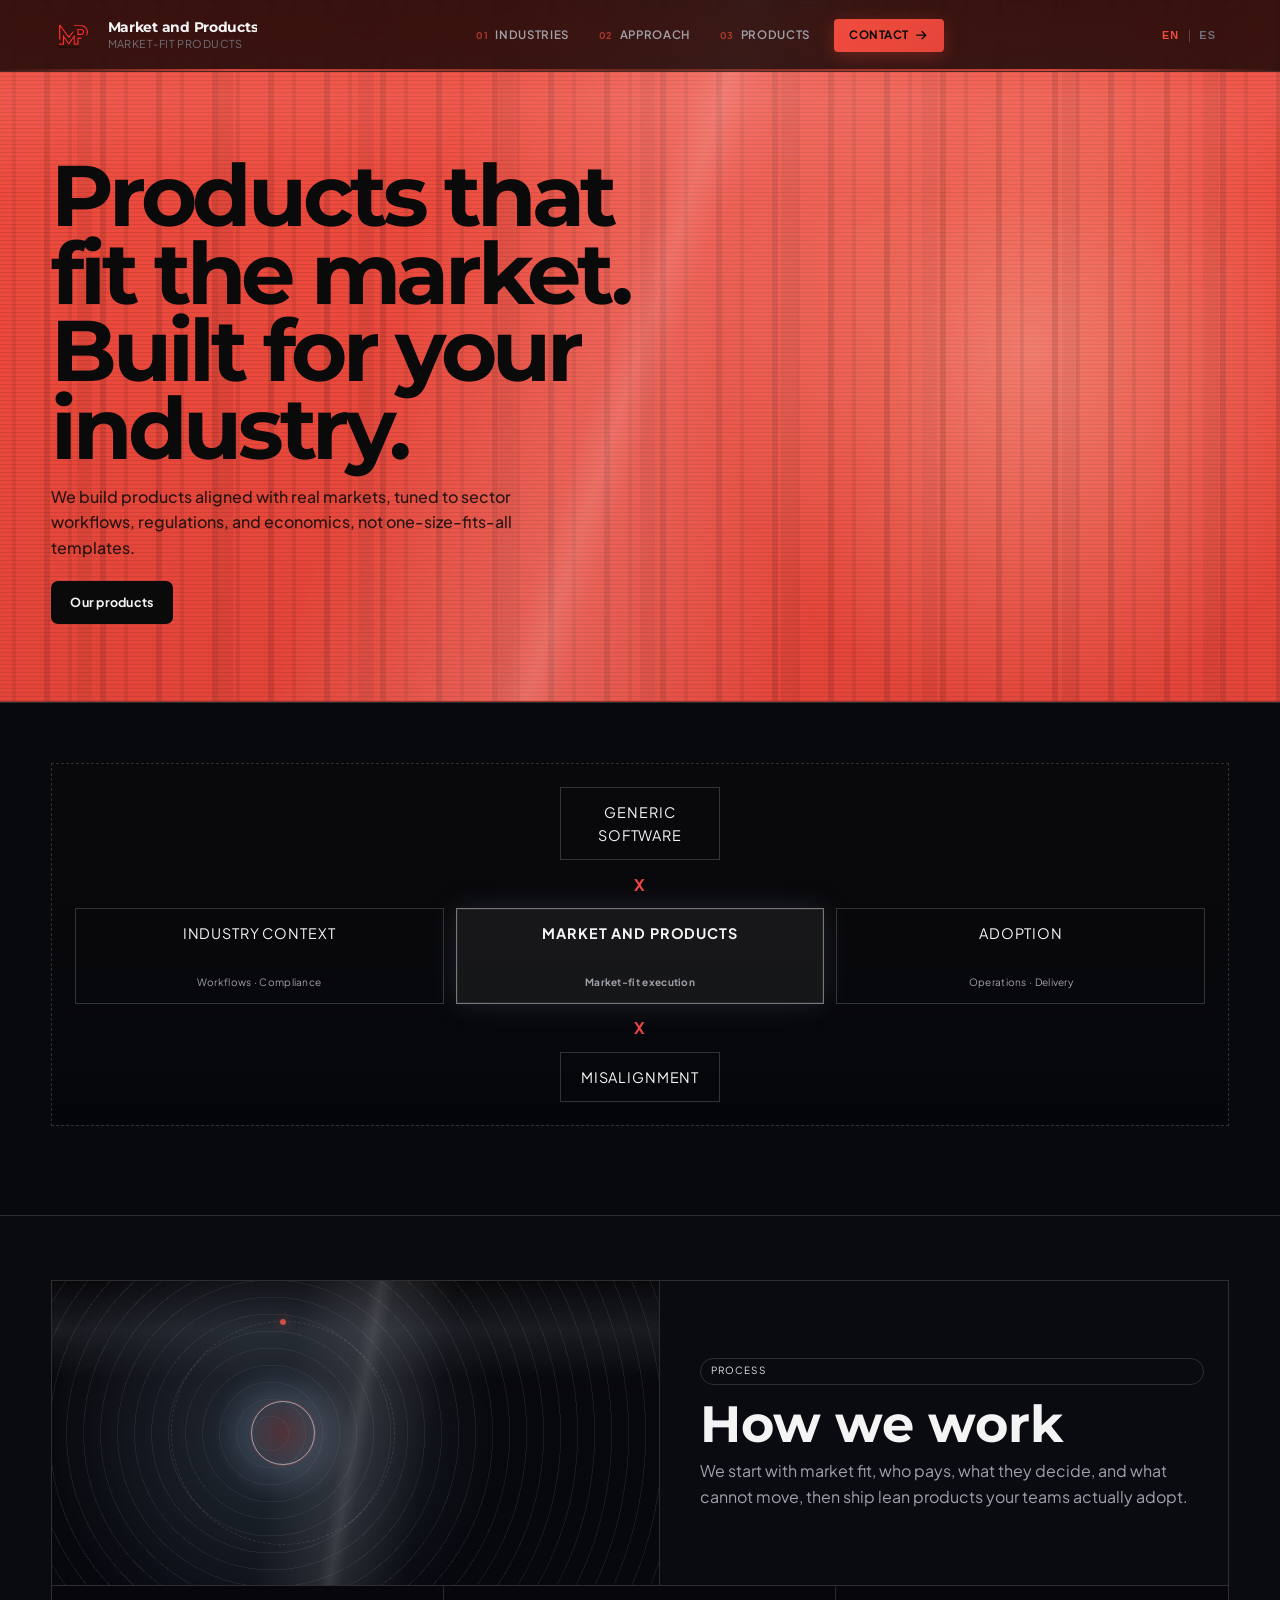
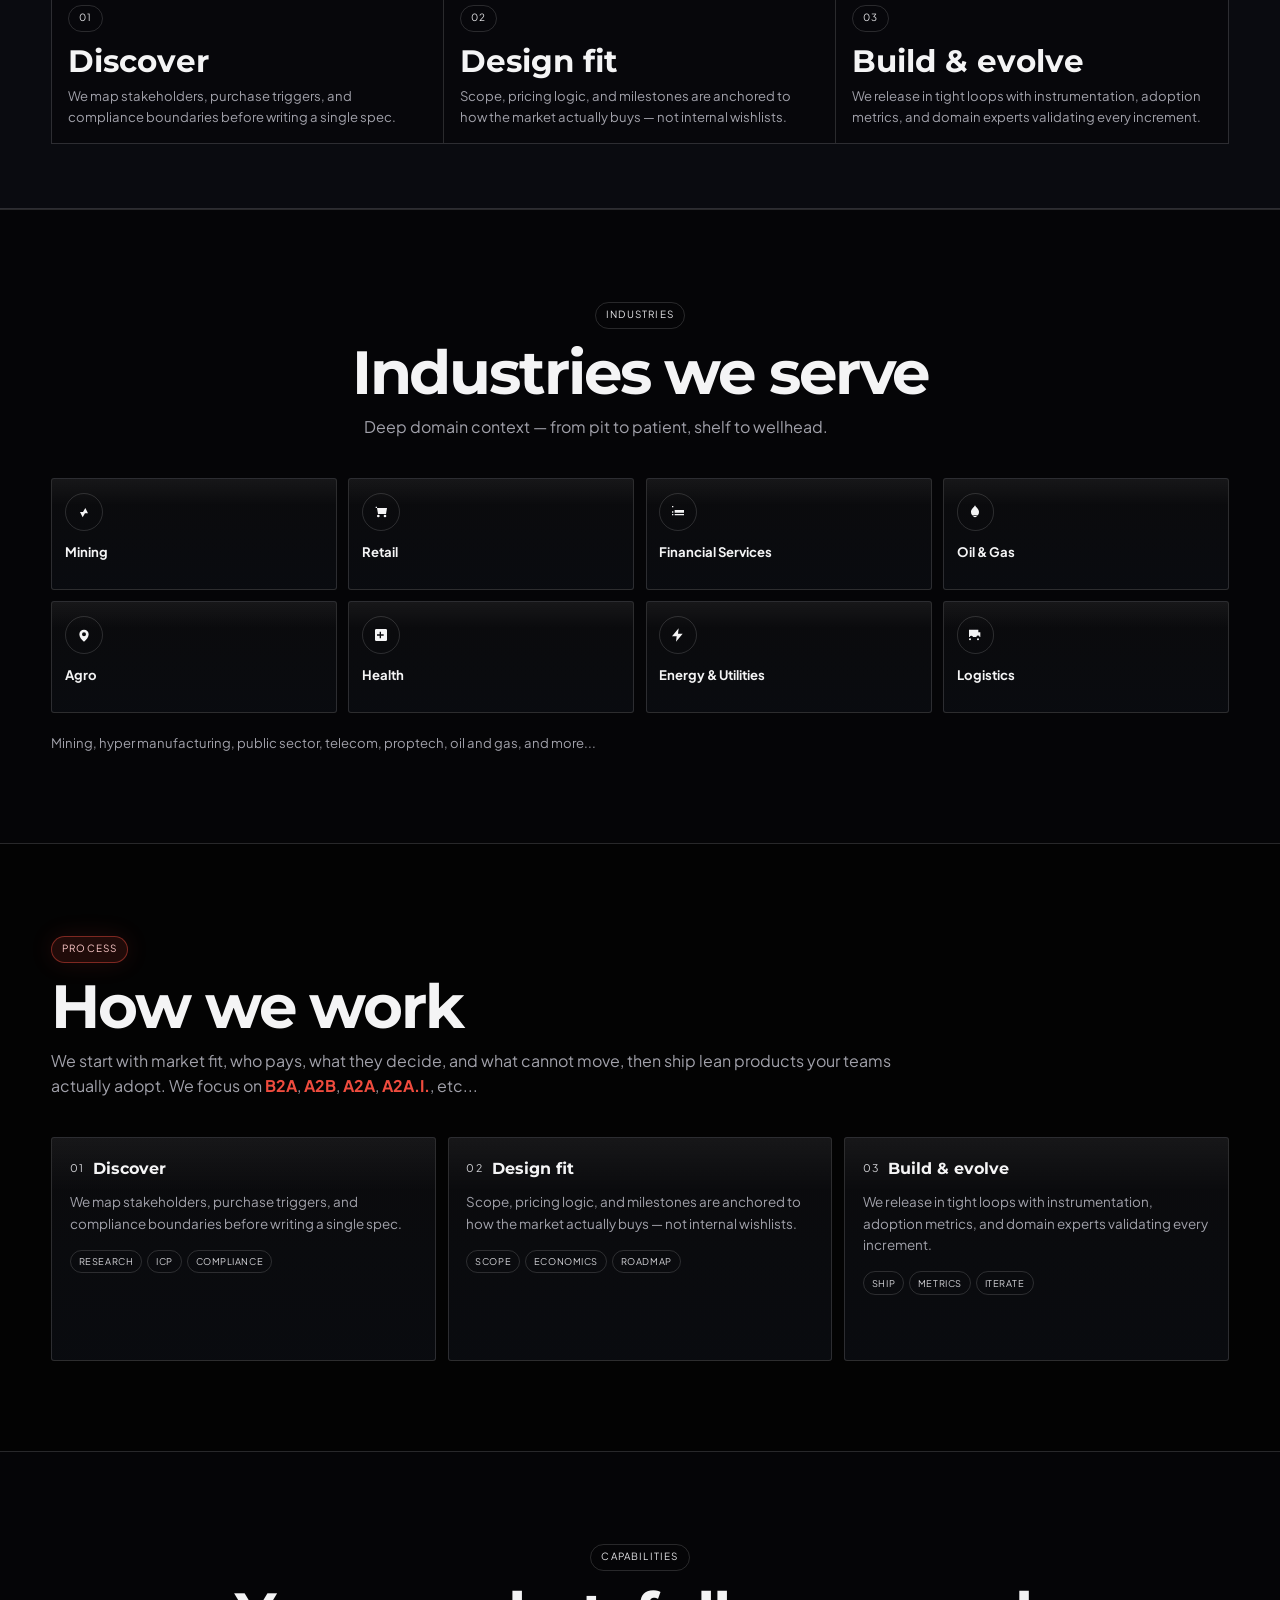
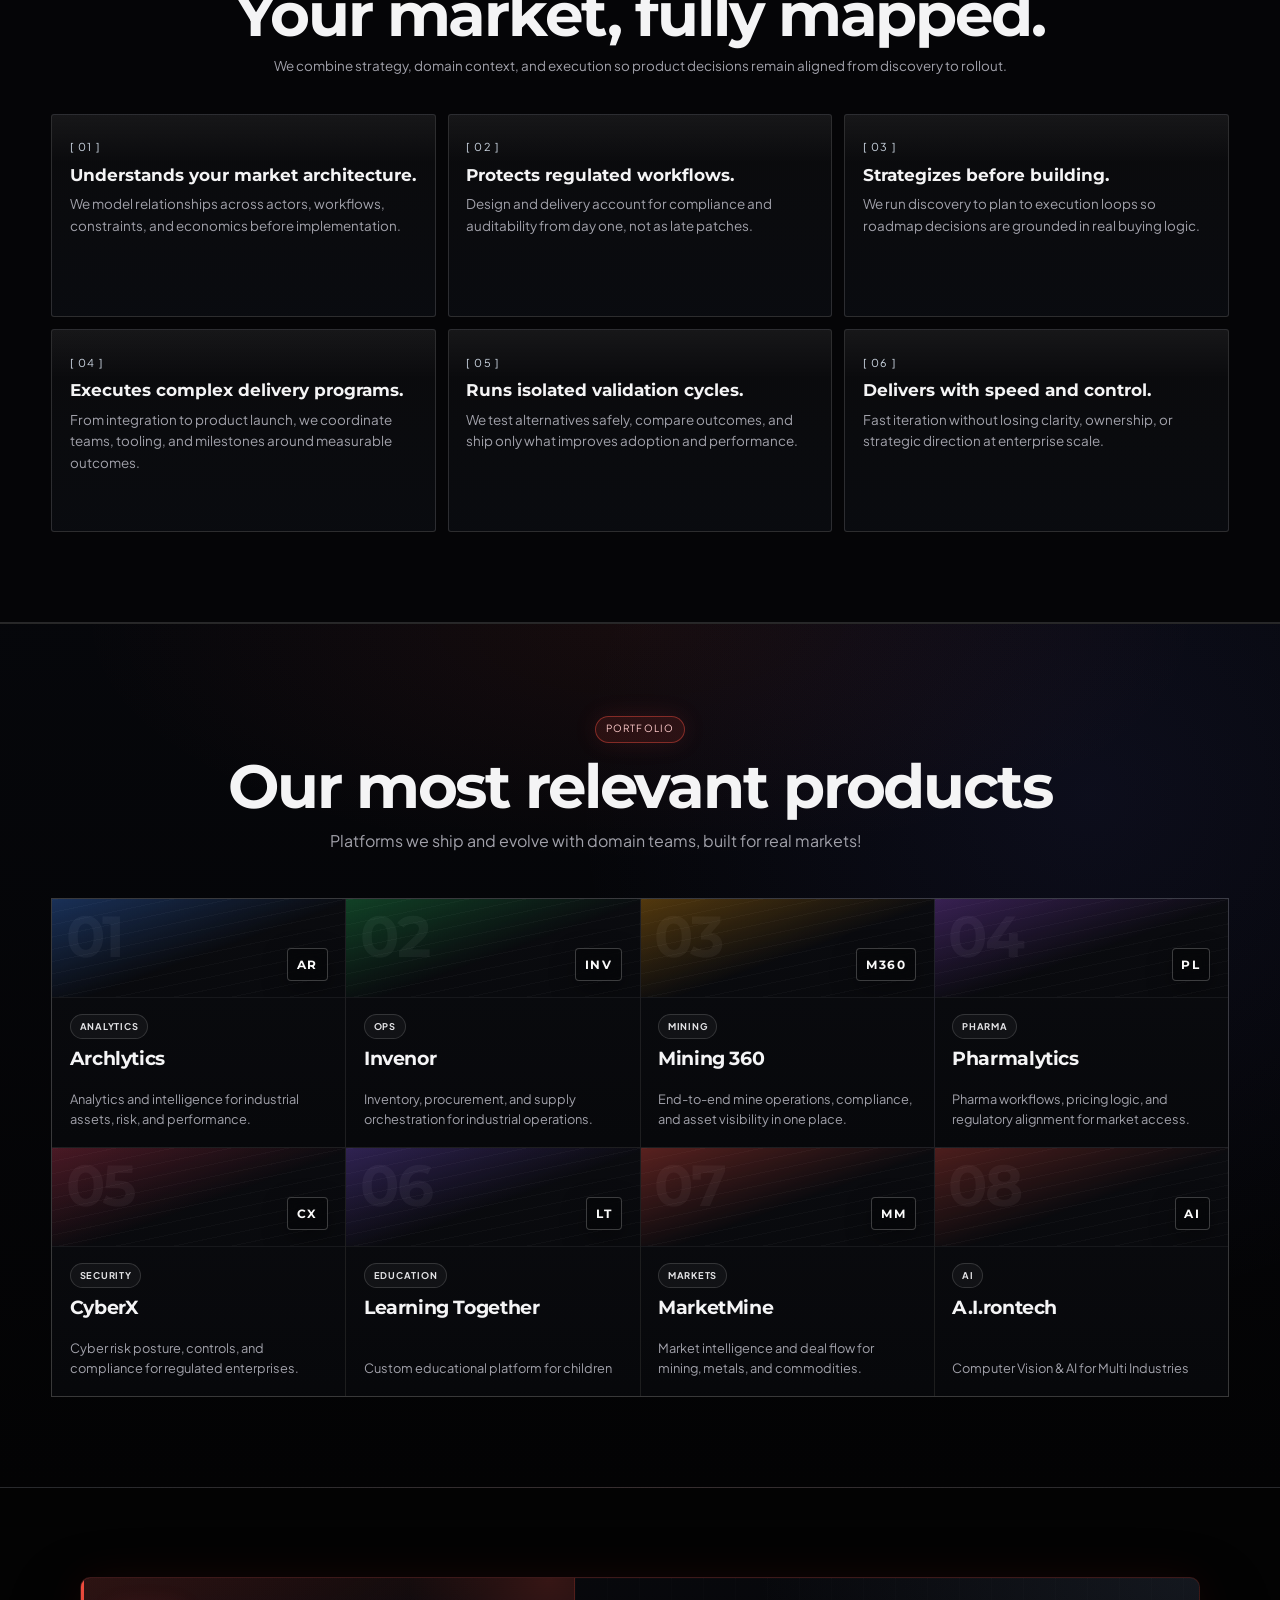
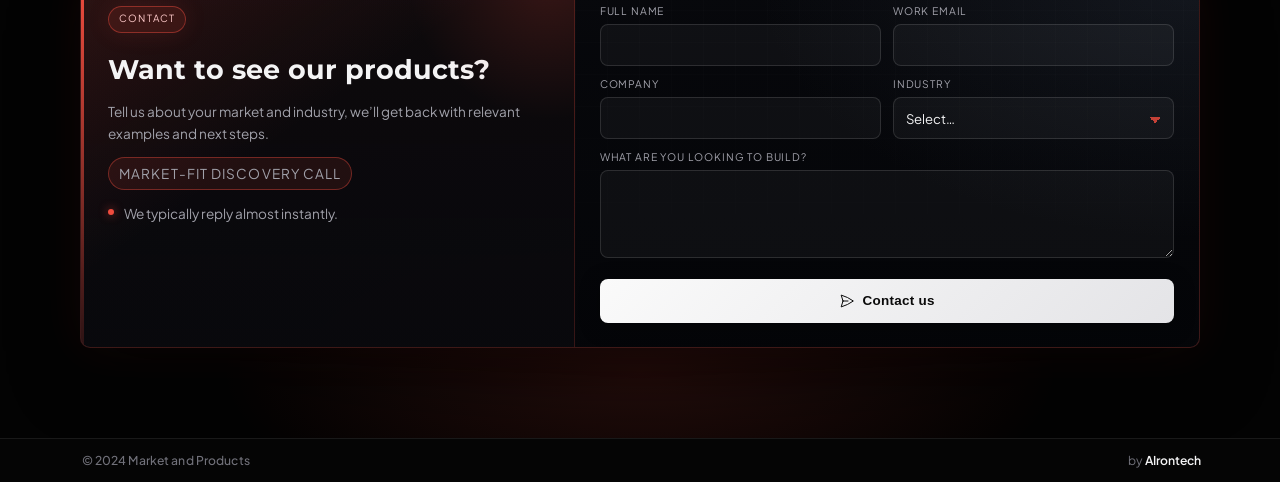
==== index.html @ 91b96a39 "feat(mp): reemplazar card 08 por A.I.rontech con foco en visión e IA Actualiza el octavo producto de" ====
<!DOCTYPE html>
<html lang="en" id="html-root">

<head>
  <meta charset="UTF-8" />
  <meta name="viewport" content="width=device-width, initial-scale=1.0, viewport-fit=cover" />
  <title>Market and Products — Products built for real markets</title>
  <meta name="description"
    content="We design and build products that fit specific markets and industries — mining, retail, financial services, oil &amp; gas, agro, health, and beyond." />
  <link rel="preconnect" href="https://fonts.googleapis.com" />
  <link rel="preconnect" href="https://fonts.gstatic.com" crossorigin />
  <link
    href="https://fonts.googleapis.com/css2?family=Montserrat:wght@500;600;700&family=Plus+Jakarta+Sans:wght@400;500;600;700&display=swap"
    rel="stylesheet" />
  <link rel="stylesheet" href="styles.css?v=81" />
  <link rel="icon" type="image/png" href="logo.png" />
</head>

<body>
  <div class="bg-grid" aria-hidden="true"></div>

  <header class="header">
    <div class="header-accent" aria-hidden="true"></div>
    <div class="container header-bar">
      <a href="#home" class="brand" aria-label="Market and Products home">
        <img src="logo.png" alt="Market and Products" class="brand-mark" width="46" height="64" />
        <span class="brand-text">
          <strong data-i18n="brand-name">Market and Products</strong>
          <span data-i18n="brand-tagline">Market-fit products</span>
        </span>
      </a>
      <nav class="nav" id="main-nav" aria-label="Main">
        <a href="#industries" class="nav-link">
          <span class="nav-link__index" aria-hidden="true">01</span>
          <span class="nav-link__label" data-i18n="nav-industries">Industries</span>
        </a>
        <a href="#approach" class="nav-link">
          <span class="nav-link__index" aria-hidden="true">02</span>
          <span class="nav-link__label" data-i18n="nav-approach">Approach</span>
        </a>
        <a href="#products" class="nav-link">
          <span class="nav-link__index" aria-hidden="true">03</span>
          <span class="nav-link__label" data-i18n="nav-products">Products</span>
        </a>
        <a href="#contact" class="nav-cta">
          <span data-i18n="nav-contact">Contact</span>
          <svg class="nav-cta__arrow" viewBox="0 0 16 16" fill="none" aria-hidden="true">
            <path d="M3 8h10M9 4l4 4-4 4" stroke="currentColor" stroke-width="1.5" stroke-linecap="round" stroke-linejoin="round"/>
          </svg>
        </a>
      </nav>
      <div class="header-util">
        <div class="lang-switch" role="group" aria-label="Language">
          <button type="button" class="lang-btn active" data-lang="en">EN</button>
          <span class="lang-divider" aria-hidden="true"></span>
          <button type="button" class="lang-btn" data-lang="es">ES</button>
        </div>
        <button type="button" class="nav-toggle" id="nav-toggle" aria-expanded="false"
          aria-controls="main-nav" aria-label="Open menu">
          <span></span><span></span><span></span>
        </button>
      </div>
    </div>
  </header>

  <main>
    <section class="hero hero-rig" id="home">
      <div class="hero-rig__bg" aria-hidden="true">
        <span class="hero-rig__glow"></span>
        <span class="hero-rig__bands"></span>
        <span class="hero-rig__sheen"></span>
        <span class="hero-rig__scan"></span>
      </div>
      <div class="container hero-rig__inner">
        <h1 class="hero-rig__title" data-i18n-html="hero-title">Products that fit the market.<br>Built for your industry.</h1>
        <p class="hero-rig__lead" data-i18n="hero-lead">We build products aligned with real markets, tuned to sector workflows, regulations, and economics, not one-size-fits-all templates.</p>
        <div class="hero-actions">
          <a href="#products" class="btn btn-primary"><span data-i18n="hero-cta-products">Our products</span></a>
        </div>
      </div>
    </section>

    <section class="system-map">
      <div class="container">
        <div class="system-map__stage">
          <div class="sys-box sys-box--top" data-i18n="sys-generic">Generic software</div>
          <div class="sys-cross">X</div>
          <div class="sys-row">
            <div class="sys-box"><span data-i18n="sys-industry">Industry context</span><br><small data-i18n="sys-industry-small">Workflows · Compliance</small></div>
            <div class="sys-core"><span data-i18n="sys-core-title">Market and Products</span><br><small data-i18n="sys-core-small">Market-fit execution</small></div>
            <div class="sys-box"><span data-i18n="sys-adoption">Adoption</span><br><small data-i18n="sys-adoption-small">Operations · Delivery</small></div>
          </div>
          <div class="sys-cross">X</div>
          <div class="sys-box sys-box--bottom" data-i18n="sys-misalign">Misalignment</div>
        </div>
      </div>
    </section>

    <section class="offline-highlight">
      <div class="container offline-highlight__grid">
        <div class="offline-visual" aria-hidden="true">
          <span class="offline-visual__mesh"></span>
          <span class="offline-visual__core"></span>
          <span class="offline-visual__ripple"></span>
          <span class="offline-visual__ripple offline-visual__ripple--2"></span>
          <span class="offline-visual__ripple offline-visual__ripple--3"></span>
          <span class="offline-visual__orbit"></span>
          <span class="offline-visual__sheen"></span>
          <span class="offline-visual__scan"></span>
        </div>
        <div class="offline-copy">
          <span class="section-label" data-i18n="approach-label">Process</span>
          <h2 data-i18n="approach-title">How we work</h2>
          <p data-i18n="approach-sub">We start with market fit, who pays, what they decide, and what cannot move, then ship lean products your teams actually adopt.</p>
        </div>
      </div>
      <div class="container offline-cards">
        <article class="offline-card">
          <span class="section-label">01</span>
          <h3 data-i18n="step1-title">Discover</h3>
          <p data-i18n="step1-detail">We map stakeholders, purchase triggers, and compliance boundaries before writing a single spec.</p>
        </article>
        <article class="offline-card">
          <span class="section-label">02</span>
          <h3 data-i18n="step2-title">Design fit</h3>
          <p data-i18n="step2-detail">Scope, pricing logic, and milestones are anchored to how the market actually buys — not internal wishlists.</p>
        </article>
        <article class="offline-card">
          <span class="section-label">03</span>
          <h3 data-i18n="step3-title">Build & evolve</h3>
          <p data-i18n="step3-detail">We release in tight loops with instrumentation, adoption metrics, and domain experts validating every increment.</p>
        </article>
      </div>
    </section>

    <section class="industries section--alt" id="industries">
      <div class="container">
        <div class="section-head section-head--center">
          <span class="section-label" data-i18n="industries-label">Industries</span>
          <h2 data-i18n="industries-title">Industries we serve</h2>
          <p data-i18n="industries-sub">Deep domain context — from pit to patient, shelf to wellhead.</p>
        </div>
        <ul class="industry-grid">
          <li class="industry-item" data-sector="mining">
            <article class="sector-card" title="Mining">
              <div class="sector-card__visual">
                <svg class="sector-card__icon" viewBox="0 0 24 24" aria-hidden="true"><path d="M14 6l-3.5 6H6l4 8 3.5-6H18l-4-8z"/></svg>
              </div>
              <h3 class="sector-card__title" data-i18n="ind-mining">Mining</h3>
              <p class="sr-only" data-i18n="ind-mining-desc"></p>
            </article>
          </li>
          <li class="industry-item" data-sector="retail">
            <article class="sector-card" title="Retail">
              <div class="sector-card__visual">
                <svg class="sector-card__icon" viewBox="0 0 24 24" aria-hidden="true"><path d="M6 6h15l-1.5 9h-12L6 6zm2 14a2 2 0 1 0 0-4 2 2 0 0 0 0 4zm10 0a2 2 0 1 0 0-4 2 2 0 0 0 0 4zM4 4h2v2H4V4z"/></svg>
              </div>
              <h3 class="sector-card__title" data-i18n="ind-retail">Retail</h3>
              <p class="sr-only" data-i18n="ind-retail-desc"></p>
            </article>
          </li>
          <li class="industry-item" data-sector="finance">
            <article class="sector-card" title="Financial Services">
              <div class="sector-card__visual">
                <svg class="sector-card__icon" viewBox="0 0 24 24" aria-hidden="true"><path d="M3 13h2v-2H3v2zm4 0h14v-2H7v2zm-4 4h2v-2H3v2zm4 0h14v-2H7v2zM3 5h2V3H3v2zm4 6h14V9H7v2z"/></svg>
              </div>
              <h3 class="sector-card__title" data-i18n="ind-finance">Financial Services</h3>
              <p class="sr-only" data-i18n="ind-finance-desc"></p>
            </article>
          </li>
          <li class="industry-item" data-sector="oilgas">
            <article class="sector-card" title="Oil &amp; Gas">
              <div class="sector-card__visual">
                <svg class="sector-card__icon" viewBox="0 0 24 24" aria-hidden="true"><path d="M12 2C9 7 6 8 6 12a6 6 0 0 0 12 0c0-4-3-5-6-10zm0 18a3 3 0 0 1-3-3h6a3 3 0 0 1-3 3z"/></svg>
              </div>
              <h3 class="sector-card__title" data-i18n="ind-oilgas">Oil &amp; Gas</h3>
              <p class="sr-only" data-i18n="ind-oilgas-desc"></p>
            </article>
          </li>
          <li class="industry-item" data-sector="agro">
            <article class="sector-card" title="Agro">
              <div class="sector-card__visual">
                <svg class="sector-card__icon" viewBox="0 0 24 24" aria-hidden="true"><path d="M12 22c-4-3-7-7-7-11a7 7 0 0 1 14 0c0 4-3 8-7 11zm0-8a3 3 0 1 0 0-6 3 3 0 0 0 0 6z"/></svg>
              </div>
              <h3 class="sector-card__title" data-i18n="ind-agro">Agro</h3>
              <p class="sr-only" data-i18n="ind-agro-desc"></p>
            </article>
          </li>
          <li class="industry-item" data-sector="health">
            <article class="sector-card" title="Health">
              <div class="sector-card__visual">
                <svg class="sector-card__icon" viewBox="0 0 24 24" aria-hidden="true"><path d="M19 3H5a2 2 0 0 0-2 2v14a2 2 0 0 0 2 2h14a2 2 0 0 0 2-2V5a2 2 0 0 0-2-2zm-7 14h-2v-4H6v-2h4V7h2v4h4v2h-4v4z"/></svg>
              </div>
              <h3 class="sector-card__title" data-i18n="ind-health">Health</h3>
              <p class="sr-only" data-i18n="ind-health-desc"></p>
            </article>
          </li>
          <li class="industry-item" data-sector="energy">
            <article class="sector-card" title="Energy &amp; Utilities">
              <div class="sector-card__visual">
                <svg class="sector-card__icon" viewBox="0 0 24 24" aria-hidden="true"><path d="M13 2L3 14h7l-1 8 10-12h-7l1-8z"/></svg>
              </div>
              <h3 class="sector-card__title" data-i18n="ind-energy">Energy &amp; Utilities</h3>
              <p class="sr-only" data-i18n="ind-energy-desc"></p>
            </article>
          </li>
          <li class="industry-item" data-sector="logistics">
            <article class="sector-card" title="Logistics">
              <div class="sector-card__visual">
                <svg class="sector-card__icon" viewBox="0 0 24 24" aria-hidden="true"><path d="M18 18.5a1.5 1.5 0 1 1-3 0 1.5 1.5 0 0 1 3 0zM6 18.5A1.5 1.5 0 1 1 3 18.5a1.5 1.5 0 0 1 3 0zM20 8h-3V4H3v11h1.05a2.5 2.5 0 0 1 4.9 0H14a2.5 2.5 0 0 1 4.95 0H20V8z"/></svg>
              </div>
              <h3 class="sector-card__title" data-i18n="ind-logistics">Logistics</h3>
              <p class="sr-only" data-i18n="ind-logistics-desc"></p>
            </article>
          </li>
        </ul>
        <p class="industries-footnote" data-i18n="ind-footnote">Mining, hyper manufacturing, public sector, telecom, proptech, oil and gas, and more...</p>
      </div>
    </section>

    <section class="approach" id="approach">
      <div class="container">
        <div class="section-head">
          <span class="section-label section-label--warm" data-i18n="approach-label">Process</span>
          <h2 data-i18n="approach-title">How we work</h2>
          <p class="approach-lead">
            <span data-i18n="approach-sub">We start with market fit, who pays, what they decide, and what cannot move, then ship lean products your teams actually adopt.</span>
            <span data-i18n="approach-focus"> We focus on </span><strong class="market-acronym">B2A</strong>, <strong class="market-acronym">A2B</strong>, <strong class="market-acronym">A2A</strong>, <strong class="market-acronym">A2A.I.</strong><span data-i18n="approach-etc">, etc...</span>
          </p>
        </div>
        <ol class="process-grid">
          <li>
            <article class="process-card">
              <header class="process-card__head"><span class="process-card__num" aria-hidden="true">01</span><h3 data-i18n="step1-title">Discover</h3></header>
              <p class="process-card__detail" data-i18n="step1-detail">We map stakeholders, purchase triggers, and compliance boundaries before writing a single spec.</p>
              <ul class="process-card__tags" aria-label="Focus areas">
                <li><span data-i18n="step1-t1">Research</span></li>
                <li><span data-i18n="step1-t2">ICP</span></li>
                <li><span data-i18n="step1-t3">Compliance</span></li>
              </ul>
            </article>
          </li>
          <li>
            <article class="process-card">
              <header class="process-card__head"><span class="process-card__num" aria-hidden="true">02</span><h3 data-i18n="step2-title">Design fit</h3></header>
              <p class="process-card__detail" data-i18n="step2-detail">Scope, pricing logic, and milestones are anchored to how the market actually buys — not internal wishlists.</p>
              <ul class="process-card__tags" aria-label="Focus areas">
                <li><span data-i18n="step2-t1">Scope</span></li>
                <li><span data-i18n="step2-t2">Economics</span></li>
                <li><span data-i18n="step2-t3">Roadmap</span></li>
              </ul>
            </article>
          </li>
          <li>
            <article class="process-card">
              <header class="process-card__head"><span class="process-card__num" aria-hidden="true">03</span><h3 data-i18n="step3-title">Build &amp; evolve</h3></header>
              <p class="process-card__detail" data-i18n="step3-detail">We release in tight loops with instrumentation, adoption metrics, and domain experts validating every increment.</p>
              <ul class="process-card__tags" aria-label="Focus areas">
                <li><span data-i18n="step3-t1">Ship</span></li>
                <li><span data-i18n="step3-t2">Metrics</span></li>
                <li><span data-i18n="step3-t3">Iterate</span></li>
              </ul>
            </article>
          </li>
        </ol>
      </div>
    </section>

    <section class="capabilities section--alt" id="capabilities">
      <div class="container">
        <div class="section-head section-head--center capabilities-head">
          <span class="section-label" data-i18n="cap-label">Capabilities</span>
          <h2 data-i18n="cap-title">Your market, fully mapped.</h2>
          <p data-i18n="cap-sub">We combine strategy, domain context, and execution so product decisions remain aligned from discovery to rollout.</p>
        </div>
        <ol class="capability-grid">
          <li class="capability-card">
            <span class="capability-index">[ 01 ]</span>
            <h3 data-i18n="cap1-title">Understands your market architecture.</h3>
            <p data-i18n="cap1-desc">We model relationships across actors, workflows, constraints, and economics before implementation.</p>
          </li>
          <li class="capability-card">
            <span class="capability-index">[ 02 ]</span>
            <h3 data-i18n="cap2-title">Protects regulated workflows.</h3>
            <p data-i18n="cap2-desc">Design and delivery account for compliance and auditability from day one, not as late patches.</p>
          </li>
          <li class="capability-card">
            <span class="capability-index">[ 03 ]</span>
            <h3 data-i18n="cap3-title">Strategizes before building.</h3>
            <p data-i18n="cap3-desc">We run discovery to plan to execution loops so roadmap decisions are grounded in real buying logic.</p>
          </li>
          <li class="capability-card">
            <span class="capability-index">[ 04 ]</span>
            <h3 data-i18n="cap4-title">Executes complex delivery programs.</h3>
            <p data-i18n="cap4-desc">From integration to product launch, we coordinate teams, tooling, and milestones around measurable outcomes.</p>
          </li>
          <li class="capability-card">
            <span class="capability-index">[ 05 ]</span>
            <h3 data-i18n="cap5-title">Runs isolated validation cycles.</h3>
            <p data-i18n="cap5-desc">We test alternatives safely, compare outcomes, and ship only what improves adoption and performance.</p>
          </li>
          <li class="capability-card">
            <span class="capability-index">[ 06 ]</span>
            <h3 data-i18n="cap6-title">Delivers with speed and control.</h3>
            <p data-i18n="cap6-desc">Fast iteration without losing clarity, ownership, or strategic direction at enterprise scale.</p>
          </li>
        </ol>
      </div>
    </section>

    <section class="products" id="products">
      <div class="products__glow" aria-hidden="true"></div>
      <div class="container">
        <div class="section-head products-head section-head--center">
          <span class="section-label section-label--warm" data-i18n="products-label">Portfolio</span>
          <h2 data-i18n="products-title">Our most relevant products</h2>
          <p data-i18n="products-sub">Platforms we ship and evolve with domain teams, built for real markets!</p>
        </div>
        <ul class="product-grid">
          <li>
            <a class="product-card product-card--link" href="https://marketandproducts.com/Archlytic/" data-product="archlytics" target="_blank" rel="noopener noreferrer">
              <div class="product-card__visual">
                <span class="product-card__mesh" aria-hidden="true"></span>
                <span class="product-card__glyph" aria-hidden="true">AR</span>
              </div>
              <div class="product-card__body">
                <div class="product-card__meta">
                  <span class="product-card__badge" data-i18n="prod-badge-analytics">Analytics</span>
                  <span class="product-card__go" aria-hidden="true">↗</span>
                </div>
                <h3 data-i18n="prod-archlytics-name">Archlytics</h3>
                <p class="product-card__desc" data-i18n="prod-archlytics-desc">Analytics and intelligence for industrial assets, risk, and performance.</p>
              </div>
            </a>
          </li>
          <li>
            <a class="product-card product-card--link" href="https://invenor.group/" data-product="invenor" target="_blank" rel="noopener noreferrer">
              <div class="product-card__visual">
                <span class="product-card__mesh" aria-hidden="true"></span>
                <span class="product-card__glyph" aria-hidden="true">INV</span>
              </div>
              <div class="product-card__body">
                <div class="product-card__meta">
                  <span class="product-card__badge" data-i18n="prod-badge-ops">Ops</span>
                  <span class="product-card__go" aria-hidden="true">↗</span>
                </div>
                <h3 data-i18n="prod-invenor-name">Invenor</h3>
                <p class="product-card__desc" data-i18n="prod-invenor-desc">Inventory, procurement, and supply orchestration for industrial operations.</p>
              </div>
            </a>
          </li>
          <li>
            <a class="product-card product-card--link" href="https://www.airontechs.com/" data-product="mining360" target="_blank" rel="noopener noreferrer">
              <div class="product-card__visual">
                <span class="product-card__mesh" aria-hidden="true"></span>
                <span class="product-card__glyph" aria-hidden="true">M360</span>
              </div>
              <div class="product-card__body">
                <div class="product-card__meta">
                  <span class="product-card__badge" data-i18n="prod-badge-mining">Mining</span>
                  <span class="product-card__go" aria-hidden="true">↗</span>
                </div>
                <h3 data-i18n="prod-mining360-name">Mining 360</h3>
                <p class="product-card__desc" data-i18n="prod-mining360-desc">End-to-end mine operations, compliance, and asset visibility in one place.</p>
              </div>
            </a>
          </li>
          <li>
            <a class="product-card product-card--link" href="https://www.airontechs.com/" data-product="pharmatic" target="_blank" rel="noopener noreferrer">
              <div class="product-card__visual">
                <span class="product-card__mesh" aria-hidden="true"></span>
                <span class="product-card__glyph" aria-hidden="true">PL</span>
              </div>
              <div class="product-card__body">
                <div class="product-card__meta">
                  <span class="product-card__badge" data-i18n="prod-badge-pharma">Pharma</span>
                  <span class="product-card__go" aria-hidden="true">↗</span>
                </div>
                <h3 data-i18n="prod-pharmatic-name">Pharmalytics</h3>
                <p class="product-card__desc" data-i18n="prod-pharmatic-desc">Pharma workflows, pricing logic, and regulatory alignment for market access.</p>
              </div>
            </a>
          </li>
          <li>
            <a class="product-card product-card--link" href="https://www.airontechs.com/" data-product="cyberx" target="_blank" rel="noopener noreferrer">
              <div class="product-card__visual">
                <span class="product-card__mesh" aria-hidden="true"></span>
                <span class="product-card__glyph" aria-hidden="true">CX</span>
              </div>
              <div class="product-card__body">
                <div class="product-card__meta">
                  <span class="product-card__badge" data-i18n="prod-badge-security">Security</span>
                  <span class="product-card__go" aria-hidden="true">↗</span>
                </div>
                <h3 data-i18n="prod-cyberx-name">CyberX</h3>
                <p class="product-card__desc" data-i18n="prod-cyberx-desc">Cyber risk posture, controls, and compliance for regulated enterprises.</p>
              </div>
            </a>
          </li>
          <li>
            <a class="product-card product-card--link" href="https://www.airontechs.com/" data-product="learningtogether" target="_blank" rel="noopener noreferrer">
              <div class="product-card__visual">
                <span class="product-card__mesh" aria-hidden="true"></span>
                <span class="product-card__glyph" aria-hidden="true">LT</span>
              </div>
              <div class="product-card__body">
                <div class="product-card__meta">
                  <span class="product-card__badge" data-i18n="prod-badge-education">Education</span>
                  <span class="product-card__go" aria-hidden="true">↗</span>
                </div>
                <h3 data-i18n="prod-learningtogether-name">Learning Together</h3>
                <p class="product-card__desc" data-i18n="prod-learningtogether-desc">Plataforma educativa customizada para niños</p>
              </div>
            </a>
          </li>
          <li>
            <a class="product-card product-card--link" href="https://www.airontechs.com/" data-product="marketmine" target="_blank" rel="noopener noreferrer">
              <div class="product-card__visual">
                <span class="product-card__mesh" aria-hidden="true"></span>
                <span class="product-card__glyph" aria-hidden="true">MM</span>
              </div>
              <div class="product-card__body">
                <div class="product-card__meta">
                  <span class="product-card__badge" data-i18n="prod-badge-markets">Markets</span>
                  <span class="product-card__go" aria-hidden="true">↗</span>
                </div>
                <h3 data-i18n="prod-marketmine-name">MarketMine</h3>
                <p class="product-card__desc" data-i18n="prod-marketmine-desc">Market intelligence and deal flow for mining, metals, and commodities.</p>
              </div>
            </a>
          </li>
          <li>
            <a class="product-card product-card--link" href="https://www.airontechs.com/" data-product="airontech" target="_blank" rel="noopener noreferrer">
              <div class="product-card__visual">
                <span class="product-card__mesh" aria-hidden="true"></span>
                <span class="product-card__glyph" aria-hidden="true">AI</span>
              </div>
              <div class="product-card__body">
                <div class="product-card__meta">
                  <span class="product-card__badge" data-i18n="prod-badge-ai">AI</span>
                  <span class="product-card__go" aria-hidden="true">↗</span>
                </div>
                <h3 data-i18n="prod-airontech-name">A.I.rontech</h3>
                <p class="product-card__desc" data-i18n="prod-airontech-desc">Computer Vision &amp; AI for Multi Industries</p>
              </div>
            </a>
          </li>
        </ul>
      </div>
    </section>

    <section class="contact" id="contact">
      <div class="container contact-wrap">
        <article class="contact-card">
          <div class="contact-card__layout">
            <aside class="contact-card__intro">
              <span class="section-label section-label--warm" data-i18n="contact-label">Contact</span>
              <h2 data-i18n="contact-title">Want to see our products?</h2>
              <p data-i18n="contact-sub">Tell us about your market and industry, we’ll get back with relevant examples and next steps.</p>
              <p class="contact-card__tag" data-i18n="contact-note">Market-fit discovery call</p>
              <p class="contact-form__hint" data-i18n="contact-hint">We typically reply almost instantly.</p>
            </aside>
            <form class="contact-form" id="contact-form" novalidate action="contact.php" method="post">
              <div class="contact-field contact-field--honeypot" aria-hidden="true">
                <label for="contact-website">Website</label>
                <input type="text" id="contact-website" name="website" tabindex="-1" autocomplete="off" />
              </div>
              <div class="contact-form__grid">
                <div class="contact-field">
                  <label for="contact-name" data-i18n="contact-name">Full name</label>
                  <input type="text" id="contact-name" name="name" required autocomplete="name" />
                </div>
                <div class="contact-field">
                  <label for="contact-email" data-i18n="contact-email">Work email</label>
                  <input type="email" id="contact-email" name="email" required autocomplete="email" />
                </div>
                <div class="contact-field">
                  <label for="contact-company" data-i18n="contact-company">Company</label>
                  <input type="text" id="contact-company" name="company" autocomplete="organization" />
                </div>
                <div class="contact-field">
                  <label for="contact-industry" data-i18n="contact-industry">Industry</label>
                  <select id="contact-industry" name="industry" required>
                    <option value="" data-i18n="contact-industry-placeholder">Select…</option>
                    <option value="mining" data-i18n="ind-mining">Mining</option>
                    <option value="retail" data-i18n="ind-retail">Retail</option>
                    <option value="finance" data-i18n="ind-finance">Financial Services</option>
                    <option value="oilgas" data-i18n="ind-oilgas">Oil &amp; Gas</option>
                    <option value="agro" data-i18n="ind-agro">Agro</option>
                    <option value="health" data-i18n="ind-health">Health</option>
                    <option value="energy" data-i18n="ind-energy">Energy &amp; Utilities</option>
                    <option value="logistics" data-i18n="ind-logistics">Logistics</option>
                    <option value="other" data-i18n="contact-industry-other">Other</option>
                  </select>
                </div>
                <div class="contact-field contact-field--wide">
                  <label for="contact-message" data-i18n="contact-message">What are you looking to build?</label>
                  <textarea id="contact-message" name="message" rows="2" required></textarea>
                </div>
              </div>
              <button type="submit" class="contact-submit">
                <svg class="contact-submit__icon" viewBox="0 0 24 24" fill="none" stroke="currentColor" stroke-width="1.5" aria-hidden="true"><path d="M6 12 3.269 3.125A59.769 59.769 0 0 1 21.485 12 59.768 59.768 0 0 1 3.27 20.875L5.999 12Zm0 0h7.5" stroke-linecap="round" stroke-linejoin="round"/></svg>
                <span data-i18n="contact-submit">Contact us</span>
              </button>
              <p class="contact-form__status hidden" id="contact-status" role="status"></p>
            </form>
          </div>
        </article>
      </div>
    </section>

  </main>

  <footer class="footer">
    <div class="container footer-inner">
      <p class="footer-copy-line" data-i18n="footer-copy">&copy; 2024 Market and Products</p>
      <p class="footer-credit">
        <span data-i18n="footer-by">by</span>
        <a href="https://airontechs.com" target="_blank" rel="noopener noreferrer" class="footer-airon">AIrontech</a>
      </p>
    </div>
  </footer>

  <div class="contact-modal" id="contact-modal" hidden aria-hidden="true">
    <div class="contact-modal__backdrop" data-close-modal></div>
    <div class="contact-modal__panel" role="dialog" aria-modal="true" aria-labelledby="contact-modal-title">
      <button type="button" class="contact-modal__close" data-close-modal aria-label="Close">×</button>
      <p class="contact-modal__icon" aria-hidden="true">✓</p>
      <h3 id="contact-modal-title" data-i18n="contact-modal-title">Message sent</h3>
      <p class="contact-modal__text" data-i18n="contact-modal-body">Thanks! We received your message and will get back to you soon.</p>
      <button type="button" class="contact-modal__btn" data-close-modal data-i18n="contact-modal-close">Close</button>
    </div>
  </div>

  <a href="#home" class="back-to-top" id="back-to-top" aria-label="Back to top" data-i18n-aria="back-to-top" aria-hidden="true">
    <svg viewBox="0 0 24 24" fill="none" stroke="currentColor" stroke-width="2" aria-hidden="true">
      <path d="M12 19V5M5 12l7-7 7 7" stroke-linecap="round" stroke-linejoin="round"/>
    </svg>
  </a>

  <script src="script.js?v=80"></script>
</body>

</html>
---- styles.css ----
/* Market & Products — landing styles */

:root {
  --bg: #030303;
  --text: #f4f4f5;
  --muted: #a1a1aa;
  --line: rgba(255, 255, 255, 0.14);
  --line-strong: rgba(255, 255, 255, 0.28);
  --white: #fafafa;
  --hero-orange: #f04c3e;
  --max: 1180px;
  --header-h: 72px;
}

*, *::before, *::after { box-sizing: border-box; margin: 0; padding: 0; }

html { scroll-behavior: auto; }

body {
  font-family: "Plus Jakarta Sans", system-ui, sans-serif;
  color: var(--text);
  background:
    radial-gradient(1000px 400px at 50% -10%, rgba(148, 163, 184, 0.22), transparent 55%),
    radial-gradient(700px 320px at 0% 8%, rgba(30, 41, 59, 0.3), transparent 60%),
    radial-gradient(700px 320px at 100% 8%, rgba(30, 41, 59, 0.24), transparent 60%),
    var(--bg);
  line-height: 1.6;
  overflow-x: hidden;
}

body.nav-open,
body.modal-open { overflow: hidden; }

.bg-grid {
  position: fixed;
  inset: 0;
  z-index: 0;
  pointer-events: none;
  opacity: 0.08;
  background-image:
    linear-gradient(rgba(255, 255, 255, 0.08) 1px, transparent 1px),
    linear-gradient(90deg, rgba(255, 255, 255, 0.08) 1px, transparent 1px);
  background-size: 48px 48px;
  mask-image: linear-gradient(to bottom, black 0%, rgba(0, 0, 0, 0.45) 65%, transparent 100%);
}

.container { width: min(var(--max), 92vw); margin-inline: auto; }
.hidden { display: none !important; }

.sr-only {
  position: absolute;
  width: 1px;
  height: 1px;
  margin: -1px;
  overflow: hidden;
  clip: rect(0, 0, 0, 0);
  white-space: nowrap;
  border: 0;
}

main, .footer { position: relative; z-index: 2; }
section { padding: 5.6rem 0; }

.section--alt {
  border-block: 1px solid var(--line);
  background: rgba(8, 8, 10, 0.6);
}

.section-label {
  display: inline-block;
  margin-bottom: 0.95rem;
  border: 1px solid var(--line);
  border-radius: 999px;
  padding: 0.28rem 0.62rem;
  font-size: 0.62rem;
  letter-spacing: 0.12em;
  text-transform: uppercase;
  color: #e4e4e7;
}

.section-label--warm {
  border-color: rgba(240, 76, 62, 0.45);
  color: #fecaca;
  background: rgba(240, 76, 62, 0.12);
  box-shadow: 0 0 24px rgba(240, 76, 62, 0.12);
}

.section-head { margin-bottom: 2.4rem; max-width: 58rem; }

.section-head h2 {
  font-family: "Montserrat", system-ui, sans-serif;
  font-size: clamp(2rem, 5vw, 3.8rem);
  letter-spacing: -0.035em;
  line-height: 0.94;
  margin-bottom: 0.8rem;
}

.section-head p,
.approach-lead { color: var(--muted); max-width: 70ch; }

.section-head--center { text-align: center; margin-inline: auto; }

.capabilities-head {
  max-width: none;
  width: 100%;
}

.capabilities-head p {
  max-width: none;
  margin-inline: auto;
  font-size: clamp(0.8rem, 1.05vw, 0.92rem);
  line-height: 1.45;
}

@media (min-width: 901px) {
  .capabilities-head p {
    white-space: nowrap;
  }
}

.market-acronym { color: var(--hero-orange); font-weight: 700; }

/* Header */
.header {
  position: fixed;
  top: 0;
  left: 0;
  right: 0;
  z-index: 100;
  height: var(--header-h);
  background: rgba(3, 3, 3, 0.78);
  backdrop-filter: blur(18px) saturate(1.15);
  border-bottom: 1px solid rgba(255, 255, 255, 0.08);
}

.header-accent {
  position: absolute;
  left: 0;
  right: 0;
  bottom: 0;
  height: 2px;
  background: linear-gradient(
    90deg,
    transparent 0%,
    var(--hero-orange) 18%,
    rgba(240, 76, 62, 0.35) 50%,
    var(--hero-orange) 82%,
    transparent 100%
  );
  opacity: 0.85;
}

.header-bar {
  height: 100%;
  display: grid;
  grid-template-columns: auto 1fr auto;
  align-items: center;
  gap: 1.5rem;
}

.brand {
  display: flex;
  align-items: center;
  gap: 0.7rem;
  text-decoration: none;
  color: inherit;
  min-width: 0;
  transition: opacity 0.2s ease;
}

.brand:hover { opacity: 0.88; }

.brand-mark {
  display: block;
  height: 4rem;
  width: auto;
  max-width: 3.75rem;
  object-fit: contain;
  object-position: center;
  flex-shrink: 0;
  align-self: center;
}

.brand-text strong {
  font-family: "Montserrat", system-ui, sans-serif;
  font-size: 0.88rem;
  font-weight: 700;
  display: block;
  letter-spacing: -0.02em;
  line-height: 1.15;
  white-space: nowrap;
  overflow: hidden;
  text-overflow: ellipsis;
}

.brand-text span {
  font-size: 0.68rem;
  color: #71717a;
  display: block;
  letter-spacing: 0.04em;
  text-transform: uppercase;
}

.header-util {
  display: flex;
  align-items: center;
  gap: 0.65rem;
  justify-self: end;
}

.lang-switch {
  display: flex;
  align-items: center;
  gap: 0.15rem;
  padding: 0.2rem 0.35rem;
}

.lang-divider {
  width: 1px;
  height: 12px;
  background: rgba(255, 255, 255, 0.2);
}

.lang-btn {
  border: none;
  background: transparent;
  color: #71717a;
  cursor: pointer;
  padding: 0.3rem 0.45rem;
  font-size: 0.68rem;
  font-weight: 700;
  letter-spacing: 0.1em;
  line-height: 1;
  transition: color 0.2s ease;
}

.lang-btn:hover { color: #e4e4e7; }

.lang-btn.active {
  color: var(--hero-orange);
}

.nav {
  justify-self: center;
  display: flex;
  align-items: center;
  gap: 0.15rem;
}

.nav-link {
  display: inline-flex;
  align-items: center;
  gap: 0.4rem;
  text-decoration: none;
  color: #a1a1aa;
  font-size: 0.72rem;
  font-weight: 600;
  letter-spacing: 0.06em;
  text-transform: uppercase;
  padding: 0.5rem 0.85rem;
  position: relative;
  transition: color 0.2s ease;
}

.nav-link__index {
  font-size: 0.58rem;
  font-weight: 700;
  color: rgba(240, 76, 62, 0.65);
  letter-spacing: 0.08em;
  transition: color 0.2s ease;
}

.nav-link::after {
  content: "";
  position: absolute;
  left: 0.85rem;
  right: 0.85rem;
  bottom: 0.35rem;
  height: 1px;
  background: var(--hero-orange);
  transform: scaleX(0);
  transform-origin: left;
  transition: transform 0.22s ease;
}

.nav-link:hover,
.nav-link:focus-visible {
  color: #fafafa;
  outline: none;
}

.nav-link:hover .nav-link__index,
.nav-link:focus-visible .nav-link__index {
  color: var(--hero-orange);
}

.nav-link:hover::after,
.nav-link:focus-visible::after {
  transform: scaleX(1);
}

.nav-cta {
  display: inline-flex;
  align-items: center;
  gap: 0.35rem;
  margin-left: 0.5rem;
  padding: 0.48rem 0.95rem;
  text-decoration: none;
  font-size: 0.72rem;
  font-weight: 700;
  letter-spacing: 0.04em;
  text-transform: uppercase;
  color: #0a0a0a;
  background: linear-gradient(135deg, #f04c3e, #e44539);
  border-radius: 4px;
  box-shadow: 0 4px 18px rgba(240, 76, 62, 0.28);
  transition: transform 0.2s ease, box-shadow 0.2s ease, filter 0.2s ease;
}

.nav-cta__arrow {
  width: 0.9rem;
  height: 0.9rem;
  transition: transform 0.2s ease;
}

.nav-cta:hover {
  filter: brightness(1.06);
  transform: translateY(-1px);
  box-shadow: 0 8px 24px rgba(240, 76, 62, 0.38);
  color: #0a0a0a;
}

.nav-cta:hover .nav-cta__arrow {
  transform: translateX(2px);
}

.nav-toggle {
  display: none;
  width: 36px;
  height: 36px;
  border: 1px solid rgba(255, 255, 255, 0.14);
  border-radius: 4px;
  background: rgba(255, 255, 255, 0.03);
  cursor: pointer;
}

.nav-toggle span {
  display: block;
  width: 14px;
  height: 2px;
  margin: 4px auto;
  background: #e4e4e7;
  transition: transform 0.2s ease, opacity 0.2s ease;
}

.nav-toggle[aria-expanded="true"] {
  border-color: rgba(240, 76, 62, 0.45);
  background: rgba(240, 76, 62, 0.08);
}

.nav-toggle[aria-expanded="true"] span:nth-child(1) { transform: translateY(6px) rotate(45deg); }
.nav-toggle[aria-expanded="true"] span:nth-child(2) { opacity: 0; }
.nav-toggle[aria-expanded="true"] span:nth-child(3) { transform: translateY(-6px) rotate(-45deg); }

/* Hero */
.hero-rig {
  padding-top: calc(var(--header-h) + 5.3rem);
  padding-bottom: 4.8rem;
  background:
    repeating-linear-gradient(0deg, rgba(15, 15, 18, 0.1) 0, rgba(15, 15, 18, 0.1) 1px, transparent 1px, transparent 4px),
    linear-gradient(180deg, #f04c3e 0%, #e44539 100%);
  border-bottom: 1px solid rgba(0, 0, 0, 0.28);
  position: relative;
  overflow: hidden;
  isolation: isolate;
}

.hero-rig__bg {
  position: absolute;
  inset: 0;
  z-index: 0;
  pointer-events: none;
  overflow: hidden;
}

.hero-rig__glow {
  position: absolute;
  width: 55%;
  height: 120%;
  top: -10%;
  right: -8%;
  background: radial-gradient(ellipse at center, rgba(255, 220, 200, 0.35), transparent 62%);
  animation: heroGlowDrift 9s ease-in-out infinite;
}

.hero-rig__bands {
  position: absolute;
  inset: -15% -25%;
  background: repeating-linear-gradient(
    90deg,
    transparent 0,
    transparent 28px,
    rgba(0, 0, 0, 0.11) 28px,
    rgba(0, 0, 0, 0.11) 34px,
    transparent 34px,
    transparent 52px,
    rgba(0, 0, 0, 0.07) 52px,
    rgba(0, 0, 0, 0.07) 56px
  );
  animation: heroBandsDrift 18s linear infinite;
}

.hero-rig__sheen {
  position: absolute;
  inset: -40% -60%;
  background: linear-gradient(
    108deg,
    transparent 42%,
    rgba(255, 255, 255, 0.14) 49%,
    rgba(255, 255, 255, 0.22) 50%,
    rgba(255, 255, 255, 0.14) 51%,
    transparent 58%
  );
  animation: heroSheen 6.5s ease-in-out infinite;
}

.hero-rig__scan {
  position: absolute;
  left: 0;
  right: 0;
  height: 28%;
  background: linear-gradient(180deg, transparent, rgba(255, 255, 255, 0.08), transparent);
  animation: heroScan 5.5s ease-in-out infinite;
}

.hero-rig::before {
  content: "";
  position: absolute;
  inset: 0;
  z-index: 0;
  pointer-events: none;
  background: repeating-linear-gradient(90deg, transparent 0 6%, rgba(0, 0, 0, 0.16) 6% 7.2%, transparent 7.2% 11%);
  opacity: 0.35;
  animation: heroBars 8s linear infinite;
}

.hero-rig__inner {
  position: relative;
  z-index: 1;
  text-align: left;
}

.hero-rig__title {
  font-family: "Montserrat", system-ui, sans-serif;
  font-size: clamp(2.4rem, 8vw, 5.4rem);
  line-height: 0.9;
  letter-spacing: -0.05em;
  color: #0a0a0a;
  margin-bottom: 1rem;
  max-width: 10ch;
}

.hero-rig__lead {
  color: rgba(10, 10, 10, 0.85);
  font-size: 1rem;
  max-width: 40ch;
  margin-bottom: 1.3rem;
  font-weight: 500;
}

.hero-actions { display: flex; gap: 0.65rem; flex-wrap: wrap; }

.btn {
  display: inline-flex;
  align-items: center;
  justify-content: center;
  text-decoration: none;
  font-weight: 700;
  border-radius: 7px;
  padding: 0.7rem 1.2rem;
  font-size: 0.78rem;
  letter-spacing: 0.02em;
}

.hero-rig .btn-primary { background: #0a0a0a; color: #f4f4f5; }

/* System diagram */
.system-map {
  background: #08090d;
  border-top: 1px solid var(--line);
  border-bottom: 1px solid var(--line);
  padding-top: 3.8rem;
}

.system-map__stage {
  border: 1px dashed rgba(255, 255, 255, 0.16);
  background: linear-gradient(180deg, rgba(9, 9, 12, 0.9), rgba(5, 6, 10, 0.95));
  padding: 1.4rem;
  display: grid;
  gap: 0.7rem;
  justify-items: center;
  position: relative;
  overflow: hidden;
}

.system-map__stage::before {
  content: "";
  position: absolute;
  left: 0;
  right: 0;
  top: -35%;
  height: 35%;
  pointer-events: none;
  background: linear-gradient(180deg, rgba(255, 255, 255, 0.08), transparent);
  animation: mapSweep 4.8s ease-in-out infinite;
}

.sys-row {
  width: 100%;
  display: grid;
  grid-template-columns: repeat(3, minmax(0, 1fr));
  gap: 0.75rem;
}

.sys-box,
.sys-core {
  border: 1px solid rgba(255, 255, 255, 0.18);
  min-height: 5.4rem;
  padding: 0.8rem;
  display: grid;
  place-items: center;
  text-align: center;
  font-size: 0.9rem;
  letter-spacing: 0.06em;
  text-transform: uppercase;
  transition: border-color 0.25s ease, box-shadow 0.25s ease, background-color 0.25s ease;
}

.sys-core {
  border-color: rgba(255, 255, 255, 0.35);
  background: rgba(255, 255, 255, 0.04);
  font-weight: 700;
  animation: corePulse 2.8s ease-in-out infinite;
}

.sys-box small,
.sys-core small {
  display: block;
  margin-top: 0.35rem;
  color: #a1a1aa;
  font-size: 0.63rem;
  text-transform: none;
  letter-spacing: 0.03em;
}

.sys-box--top,
.sys-box--bottom { width: min(100%, 10rem); min-height: 3.1rem; }

.sys-cross {
  color: #ef4444;
  font-weight: 700;
  letter-spacing: 0.1em;
  animation: crossBlink 1.9s steps(2, end) infinite;
}

.sys-box.is-hot,
.sys-core.is-hot {
  border-color: rgba(255, 255, 255, 0.42);
  box-shadow: inset 0 0 0 1px rgba(255, 255, 255, 0.06), 0 0 26px rgba(148, 163, 184, 0.16);
  background-color: rgba(255, 255, 255, 0.06);
}

/* Process highlight */
.offline-highlight {
  background: #0a0b10;
  border-bottom: 1px solid var(--line);
  padding-top: 4rem;
  padding-bottom: 4rem;
}

.offline-highlight__grid {
  display: grid;
  grid-template-columns: 1.1fr 1fr;
  gap: 1rem;
  border: 1px solid var(--line);
}

.offline-visual {
  min-height: 19rem;
  background: linear-gradient(180deg, rgba(9, 9, 12, 0.98), rgba(6, 8, 14, 0.98));
  border-right: 1px solid var(--line);
  position: relative;
  overflow: hidden;
  isolation: isolate;
}

.offline-visual__mesh,
.offline-visual__core,
.offline-visual__ripple,
.offline-visual__orbit,
.offline-visual__sheen,
.offline-visual__scan {
  position: absolute;
  pointer-events: none;
}

.offline-visual__mesh {
  inset: -8%;
  background:
    radial-gradient(circle at 38% 50%, rgba(71, 85, 105, 0.45), transparent 48%),
    repeating-radial-gradient(
      circle at 38% 50%,
      rgba(255, 255, 255, 0.07) 0 1px,
      transparent 1px 17px
    );
  animation: offlineMeshPulse 5.5s ease-in-out infinite;
}

.offline-visual__core {
  left: 38%;
  top: 50%;
  width: 9rem;
  height: 9rem;
  margin: -4.5rem 0 0 -4.5rem;
  border-radius: 50%;
  background: radial-gradient(
    circle,
    rgba(240, 76, 62, 0.22) 0%,
    rgba(100, 116, 139, 0.28) 35%,
    transparent 68%
  );
  animation: offlineCorePulse 3.8s ease-in-out infinite;
}

.offline-visual__ripple {
  left: 38%;
  top: 50%;
  width: 4rem;
  height: 4rem;
  margin: -2rem 0 0 -2rem;
  border-radius: 50%;
  border: 1px solid rgba(255, 255, 255, 0.2);
  box-shadow: 0 0 0 1px rgba(240, 76, 62, 0.08);
  animation: offlineRipple 4.2s cubic-bezier(0.22, 1, 0.36, 1) infinite;
}

.offline-visual__ripple--2 { animation-delay: 1.4s; }
.offline-visual__ripple--3 { animation-delay: 2.8s; }

.offline-visual__orbit {
  left: 38%;
  top: 50%;
  width: 14rem;
  height: 14rem;
  margin: -7rem 0 0 -7rem;
  border-radius: 50%;
  border: 1px dashed rgba(255, 255, 255, 0.12);
  animation: offlineOrbit 16s linear infinite;
}

.offline-visual__orbit::before {
  content: "";
  position: absolute;
  top: -3px;
  left: 50%;
  width: 6px;
  height: 6px;
  margin-left: -3px;
  border-radius: 50%;
  background: rgba(240, 76, 62, 0.85);
  box-shadow: 0 0 12px rgba(240, 76, 62, 0.55);
}

.offline-visual__sheen {
  inset: -30% -50%;
  background: linear-gradient(
    100deg,
    transparent 44%,
    rgba(255, 255, 255, 0.09) 49%,
    rgba(255, 255, 255, 0.16) 50%,
    rgba(255, 255, 255, 0.09) 51%,
    transparent 56%
  );
  animation: offlineSheen 7s ease-in-out infinite;
}

.offline-visual__scan {
  left: 0;
  right: 0;
  height: 32%;
  background: linear-gradient(180deg, transparent, rgba(148, 163, 184, 0.12), transparent);
  animation: offlineScan 6s ease-in-out infinite;
}

.offline-copy {
  padding: 1.5rem;
  display: flex;
  flex-direction: column;
  justify-content: center;
}

.offline-copy h2 {
  font-family: "Montserrat", system-ui, sans-serif;
  font-size: clamp(2rem, 4vw, 3.2rem);
  line-height: 0.95;
  margin-bottom: 0.6rem;
}

.offline-copy p { color: #a1a1aa; }

.offline-cards {
  display: grid;
  grid-template-columns: repeat(3, minmax(0, 1fr));
  border: 1px solid var(--line);
  border-top: none;
}

.offline-card {
  padding: 1rem;
  border-right: 1px solid var(--line);
  background: rgba(7, 7, 10, 0.9);
  transition: transform 0.22s ease, box-shadow 0.22s ease, border-color 0.22s ease;
}

.offline-card:last-child { border-right: none; }

.offline-card h3 {
  font-family: "Montserrat", system-ui, sans-serif;
  font-size: 1.95rem;
  line-height: 0.95;
  margin-bottom: 0.5rem;
}

.offline-card p { color: #a1a1aa; font-size: 0.82rem; }

.offline-card:hover {
  transform: translateY(-2px);
  border-color: rgba(255, 255, 255, 0.26);
  box-shadow: 0 10px 30px rgba(0, 0, 0, 0.35);
}

/* Cards shared */
.capability-grid,
.process-grid,
.product-grid {
  list-style: none;
  display: grid;
  gap: 0.75rem;
}

.process-grid { grid-template-columns: repeat(3, minmax(0, 1fr)); }
.capability-grid { grid-template-columns: repeat(3, minmax(0, 1fr)); }

.sector-card,
.process-card,
.capability-card,
.product-card,
.contact-card {
  border: 1px solid var(--line);
  background: linear-gradient(180deg, rgba(11, 11, 13, 0.96), rgba(11, 13, 18, 0.86));
  border-radius: 3px;
  position: relative;
  overflow: hidden;
  transition: transform 0.26s cubic-bezier(0.22, 1, 0.36, 1), border-color 0.2s, box-shadow 0.2s;
}

.sector-card::before,
.process-card::before,
.capability-card::before,
.product-card::before,
.contact-card::before {
  content: "";
  position: absolute;
  inset: 0;
  pointer-events: none;
  background: linear-gradient(180deg, rgba(255, 255, 255, 0.05), transparent 24%);
}

.sector-card:hover,
.process-card:hover,
.capability-card:hover {
  transform: translateY(-3px);
  border-color: var(--line-strong);
  box-shadow: 0 16px 42px rgba(0, 0, 0, 0.42);
}

.industry-grid {
  list-style: none;
  display: grid;
  grid-template-columns: repeat(4, minmax(0, 1fr));
  gap: 0.7rem;
}

.sector-card { padding: 0.9rem 0.8rem; min-height: 7rem; }

.sector-card__visual {
  width: 2.35rem;
  height: 2.35rem;
  border-radius: 999px;
  border: 1px solid var(--line);
  display: grid;
  place-items: center;
  margin-bottom: 0.65rem;
}

.sector-card__icon { width: 1rem; height: 1rem; fill: #f4f4f5; }
.sector-card__title { font-size: 0.82rem; font-weight: 700; }
.industries-footnote { margin-top: 1.2rem; color: var(--muted); font-size: 0.82rem; }

.process-card { padding: 1.1rem; min-height: 14rem; }
.process-card__head { display: flex; gap: 0.55rem; align-items: center; margin-bottom: 0.6rem; }
.process-card__num { font-size: 0.66rem; letter-spacing: 0.13em; color: #d4d4d8; }
.process-card__head h3 { font-size: 1rem; font-family: "Montserrat", system-ui, sans-serif; }
.process-card__detail { color: var(--muted); font-size: 0.84rem; }
.process-card__tags { list-style: none; display: flex; flex-wrap: wrap; gap: 0.3rem; margin-top: 0.75rem; }
.process-card__tags span {
  display: inline-block;
  padding: 0.22rem 0.5rem;
  border-radius: 999px;
  border: 1px solid var(--line);
  font-size: 0.58rem;
  text-transform: uppercase;
  letter-spacing: 0.06em;
  color: #d4d4d8;
}

.capability-card { padding: 1.1rem; min-height: 12.7rem; }
.capability-index { font-size: 0.68rem; letter-spacing: 0.13em; color: #cbd5e1; display: inline-block; margin-bottom: 0.65rem; }
.capability-card h3 { font-family: "Montserrat", system-ui, sans-serif; font-size: 1.04rem; line-height: 1.2; margin-bottom: 0.45rem; }
.capability-card p { font-size: 0.84rem; color: var(--muted); }

/* Products portfolio */
.products {
  position: relative;
  overflow: hidden;
  border-block: 1px solid var(--line);
  background:
    radial-gradient(ellipse 80% 50% at 50% 0%, rgba(240, 76, 62, 0.07), transparent 55%),
    linear-gradient(180deg, rgba(6, 7, 11, 0.98), rgba(3, 3, 4, 1));
}

.products__glow {
  position: absolute;
  inset: 0;
  pointer-events: none;
  background: radial-gradient(circle at 85% 20%, rgba(99, 102, 241, 0.08), transparent 40%);
}

.products-head { margin-bottom: 2.8rem; }

.product-grid {
  grid-template-columns: repeat(4, minmax(0, 1fr));
  gap: 1px;
  background: rgba(255, 255, 255, 0.1);
  border: 1px solid rgba(255, 255, 255, 0.12);
  counter-reset: prod;
}

.product-grid li { counter-increment: prod; }

.product-card {
  display: flex;
  flex-direction: column;
  min-height: 15.5rem;
  text-decoration: none;
  color: inherit;
  border: none;
  border-radius: 0;
  background: linear-gradient(180deg, rgba(10, 11, 15, 0.98), rgba(6, 7, 10, 0.96));
  transition:
    transform 0.28s cubic-bezier(0.22, 1, 0.36, 1),
    box-shadow 0.28s ease,
    background-color 0.28s ease;
}

.product-card::before {
  background: linear-gradient(180deg, rgba(255, 255, 255, 0.06), transparent 38%);
  opacity: 0;
  transition: opacity 0.28s ease;
}

.product-card:hover {
  transform: translateY(-4px);
  z-index: 2;
  box-shadow: 0 22px 50px rgba(0, 0, 0, 0.55);
}

.product-card:hover::before { opacity: 1; }

.product-card__visual {
  position: relative;
  height: 6.2rem;
  display: flex;
  align-items: flex-end;
  justify-content: flex-end;
  padding: 1rem 1.1rem;
  overflow: hidden;
  border-bottom: 1px solid rgba(255, 255, 255, 0.06);
}

.product-card__visual::before {
  content: counter(prod, decimal-leading-zero);
  position: absolute;
  left: 0.85rem;
  top: 0.55rem;
  font-family: "Montserrat", system-ui, sans-serif;
  font-size: clamp(2.8rem, 5vw, 3.6rem);
  font-weight: 700;
  line-height: 1;
  letter-spacing: -0.04em;
  color: rgba(255, 255, 255, 0.05);
  pointer-events: none;
}

.product-card__mesh {
  position: absolute;
  inset: 0;
  opacity: 0.9;
  background:
    linear-gradient(160deg, var(--product-accent, rgba(240, 76, 62, 0.2)) 0%, transparent 55%),
    repeating-linear-gradient(
      -12deg,
      transparent 0,
      transparent 11px,
      rgba(255, 255, 255, 0.03) 11px,
      rgba(255, 255, 255, 0.03) 12px
    );
  transition: transform 0.5s ease, opacity 0.3s ease;
}

.product-card:hover .product-card__mesh {
  transform: scale(1.06);
  opacity: 1;
}

.product-card__glyph {
  position: relative;
  z-index: 1;
  font-family: "Montserrat", system-ui, sans-serif;
  font-size: 0.78rem;
  font-weight: 700;
  letter-spacing: 0.12em;
  padding: 0.35rem 0.55rem;
  border: 1px solid rgba(255, 255, 255, 0.22);
  border-radius: 4px;
  color: #fafafa;
  background: rgba(0, 0, 0, 0.35);
  backdrop-filter: blur(6px);
  box-shadow: 0 8px 24px rgba(0, 0, 0, 0.35);
}

.product-card__body {
  flex: 1;
  display: flex;
  flex-direction: column;
  padding: 1rem 1.1rem 1.15rem;
}

.product-card__meta {
  display: flex;
  align-items: center;
  justify-content: space-between;
  gap: 0.5rem;
  margin-bottom: 0.55rem;
}

.product-card__badge {
  display: inline-block;
  padding: 0.24rem 0.55rem;
  border-radius: 999px;
  border: 1px solid rgba(255, 255, 255, 0.14);
  font-size: 0.58rem;
  font-weight: 700;
  text-transform: uppercase;
  letter-spacing: 0.08em;
  color: #e4e4e7;
  background: rgba(255, 255, 255, 0.04);
}

.product-card__go {
  font-size: 1rem;
  line-height: 1;
  color: var(--hero-orange);
  opacity: 0;
  transform: translate(-4px, 4px);
  transition: opacity 0.25s ease, transform 0.25s ease;
}

.product-card:hover .product-card__go {
  opacity: 1;
  transform: translate(0, 0);
}

.product-card__body h3 {
  font-family: "Montserrat", system-ui, sans-serif;
  font-size: clamp(1.05rem, 1.5vw, 1.22rem);
  letter-spacing: -0.02em;
  line-height: 1.1;
  margin-bottom: 0.45rem;
}

.product-card__desc {
  color: #a1a1aa;
  font-size: 0.8rem;
  line-height: 1.5;
  margin-top: auto;
  transition: color 0.25s ease;
}

.product-card:hover .product-card__desc { color: #d4d4d8; }

.product-card[data-product="archlytics"] { --product-accent: rgba(59, 130, 246, 0.35); }
.product-card[data-product="invenor"] { --product-accent: rgba(34, 197, 94, 0.32); }
.product-card[data-product="mining360"] { --product-accent: rgba(245, 158, 11, 0.34); }
.product-card[data-product="pharmatic"] { --product-accent: rgba(168, 85, 247, 0.32); }
.product-card[data-product="cyberx"] { --product-accent: rgba(244, 63, 94, 0.3); }
.product-card[data-product="learningtogether"] { --product-accent: rgba(139, 92, 246, 0.32); }
.product-card[data-product="marketmine"] { --product-accent: rgba(240, 76, 62, 0.38); }
.product-card[data-product="airontech"] { --product-accent: rgba(240, 76, 62, 0.32); }

.product-card:hover[data-product="archlytics"] { box-shadow: 0 22px 50px rgba(59, 130, 246, 0.12); }
.product-card:hover[data-product="invenor"] { box-shadow: 0 22px 50px rgba(34, 197, 94, 0.12); }
.product-card:hover[data-product="mining360"] { box-shadow: 0 22px 50px rgba(245, 158, 11, 0.12); }
.product-card:hover[data-product="pharmatic"] { box-shadow: 0 22px 50px rgba(168, 85, 247, 0.12); }
.product-card:hover[data-product="cyberx"] { box-shadow: 0 22px 50px rgba(244, 63, 94, 0.12); }
.product-card:hover[data-product="learningtogether"] { box-shadow: 0 22px 50px rgba(139, 92, 246, 0.12); }
.product-card:hover[data-product="marketmine"] { box-shadow: 0 22px 50px rgba(240, 76, 62, 0.18); }
.product-card:hover[data-product="airontech"] { box-shadow: 0 22px 50px rgba(240, 76, 62, 0.14); }

/* Contact */
.contact {
  position: relative;
  overflow: hidden;
}

.contact::before {
  content: "";
  position: absolute;
  left: 50%;
  bottom: -20%;
  width: min(120%, 56rem);
  height: 22rem;
  transform: translateX(-50%);
  pointer-events: none;
  background: radial-gradient(ellipse at center, rgba(240, 76, 62, 0.14), transparent 68%);
}

.contact-wrap { display: flex; justify-content: center; }

.contact-card {
  width: min(100%, 70rem);
  margin: 0 auto;
  border-radius: 10px;
  border-color: rgba(240, 76, 62, 0.22);
  box-shadow:
    0 0 0 1px rgba(255, 255, 255, 0.04) inset,
    0 28px 70px rgba(0, 0, 0, 0.48),
    0 0 48px rgba(240, 76, 62, 0.08);
}

.contact-card::after {
  content: "";
  position: absolute;
  inset: -1px;
  border-radius: inherit;
  pointer-events: none;
  padding: 1px;
  background: linear-gradient(
    135deg,
    rgba(240, 76, 62, 0.55) 0%,
    rgba(255, 255, 255, 0.12) 35%,
    rgba(148, 163, 184, 0.2) 70%,
    rgba(240, 76, 62, 0.25) 100%
  );
  -webkit-mask: linear-gradient(#fff 0 0) content-box, linear-gradient(#fff 0 0);
  mask: linear-gradient(#fff 0 0) content-box, linear-gradient(#fff 0 0);
  -webkit-mask-composite: xor;
  mask-composite: exclude;
  opacity: 0.85;
}

.contact-card:hover {
  transform: translateY(-3px);
  border-color: rgba(240, 76, 62, 0.38);
  box-shadow:
    0 0 0 1px rgba(255, 255, 255, 0.05) inset,
    0 32px 80px rgba(0, 0, 0, 0.52),
    0 0 64px rgba(240, 76, 62, 0.14);
}

.contact-card__layout { display: grid; grid-template-columns: 0.95fr 1.2fr; }

.contact-card__intro {
  padding: 1.55rem 1.55rem 1.55rem 1.7rem;
  border-right: 1px solid rgba(240, 76, 62, 0.2);
  background:
    linear-gradient(145deg, rgba(240, 76, 62, 0.14) 0%, transparent 42%),
    linear-gradient(180deg, rgba(14, 10, 12, 0.98), rgba(8, 8, 12, 0.94));
  position: relative;
  overflow: hidden;
}

.contact-card__intro::before {
  content: "";
  position: absolute;
  left: 0;
  top: 0;
  bottom: 0;
  width: 3px;
  background: linear-gradient(180deg, var(--hero-orange), rgba(240, 76, 62, 0.15));
}

.contact-card__intro::after {
  content: "";
  position: absolute;
  right: -30%;
  top: -40%;
  width: 70%;
  height: 80%;
  pointer-events: none;
  background: radial-gradient(circle, rgba(240, 76, 62, 0.18), transparent 62%);
}

.contact-card__intro h2 {
  font-family: "Montserrat", system-ui, sans-serif;
  font-size: clamp(1.3rem, 2.4vw, 1.7rem);
  margin-bottom: 0.6rem;
  position: relative;
}

.contact-card__intro h2 em,
.contact-card__intro h2 strong {
  font-style: normal;
  color: var(--hero-orange);
}

.contact-card__intro p {
  color: var(--muted);
  font-size: 0.85rem;
  position: relative;
}

.contact-card__tag {
  display: inline-block;
  margin-top: 0.8rem;
  border: 1px solid rgba(240, 76, 62, 0.4);
  border-radius: 999px;
  padding: 0.28rem 0.62rem;
  font-size: 0.62rem;
  letter-spacing: 0.08em;
  text-transform: uppercase;
  color: #fecaca;
  background: rgba(240, 76, 62, 0.1);
  position: relative;
}

.contact-form__hint {
  margin-top: 0.8rem;
  color: #a1a1aa;
  font-size: 0.82rem;
  position: relative;
  padding-left: 1rem;
}

.contact-form__hint::before {
  content: "";
  position: absolute;
  left: 0;
  top: 0.45em;
  width: 6px;
  height: 6px;
  border-radius: 50%;
  background: var(--hero-orange);
  box-shadow: 0 0 10px rgba(240, 76, 62, 0.7);
  animation: contactPulse 2s ease-in-out infinite;
}

.contact-form {
  padding: 1.55rem;
  position: relative;
  background:
    radial-gradient(ellipse at 100% 0%, rgba(71, 85, 105, 0.2), transparent 50%),
    linear-gradient(180deg, rgba(6, 7, 11, 0.92), rgba(4, 5, 8, 0.96));
}

.contact-form::before {
  content: "";
  position: absolute;
  inset: 0;
  pointer-events: none;
  opacity: 0.35;
  background-image:
    linear-gradient(rgba(255, 255, 255, 0.04) 1px, transparent 1px),
    linear-gradient(90deg, rgba(255, 255, 255, 0.04) 1px, transparent 1px);
  background-size: 32px 32px;
  mask-image: linear-gradient(to bottom, black 0%, transparent 85%);
}

.contact-form__grid {
  display: grid;
  grid-template-columns: 1fr 1fr;
  gap: 0.65rem 0.75rem;
  position: relative;
}

.contact-field--wide { grid-column: 1 / -1; }

.contact-field label {
  display: block;
  margin-bottom: 0.28rem;
  font-size: 0.65rem;
  text-transform: uppercase;
  letter-spacing: 0.08em;
  color: #a1a1aa;
  transition: color 0.2s ease;
}

.contact-field:focus-within label { color: #fca5a5; }

.contact-field input,
.contact-field select,
.contact-field textarea {
  width: 100%;
  border: 1px solid rgba(255, 255, 255, 0.12);
  border-radius: 8px;
  background: rgba(255, 255, 255, 0.04);
  color: #f4f4f5;
  font: inherit;
  font-size: 0.82rem;
  padding: 0.58rem 0.78rem;
  transition: border-color 0.2s ease, box-shadow 0.2s ease, background-color 0.2s ease;
}

.contact-field select {
  appearance: none;
  background-image:
    linear-gradient(45deg, transparent 50%, rgba(240, 76, 62, 0.8) 50%),
    linear-gradient(135deg, rgba(240, 76, 62, 0.8) 50%, transparent 50%);
  background-position: calc(100% - 18px) calc(50% + 2px), calc(100% - 12px) calc(50% + 2px);
  background-size: 6px 6px, 6px 6px;
  background-repeat: no-repeat;
  padding-right: 2rem;
}

.contact-field textarea { min-height: 88px; resize: vertical; }

.contact-field input:hover,
.contact-field select:hover,
.contact-field textarea:hover {
  border-color: rgba(255, 255, 255, 0.2);
  background: rgba(255, 255, 255, 0.055);
}

.contact-field input:focus,
.contact-field select:focus,
.contact-field textarea:focus {
  outline: none;
  border-color: rgba(240, 76, 62, 0.55);
  background-color: rgba(240, 76, 62, 0.06);
  box-shadow: 0 0 0 3px rgba(240, 76, 62, 0.12);
}

.contact-submit {
  display: inline-flex;
  align-items: center;
  justify-content: center;
  gap: 0.45rem;
  border: none;
  border-radius: 8px;
  margin-top: 0.85rem;
  cursor: pointer;
  width: 100%;
  min-height: 44px;
  font-weight: 700;
  font-size: 0.84rem;
  letter-spacing: 0.02em;
  color: #0a0a0a;
  background: linear-gradient(135deg, #fafafa 0%, #e4e4e7 100%);
  box-shadow: 0 4px 20px rgba(0, 0, 0, 0.35);
  transition: transform 0.2s ease, box-shadow 0.2s ease, filter 0.2s ease;
  position: relative;
  overflow: hidden;
}

.contact-submit::before {
  content: "";
  position: absolute;
  inset: 0;
  background: linear-gradient(135deg, var(--hero-orange), #dc2626);
  opacity: 0;
  transition: opacity 0.25s ease;
}

.contact-submit span,
.contact-submit__icon {
  position: relative;
  z-index: 1;
}

.contact-submit:hover {
  transform: translateY(-2px);
  box-shadow: 0 10px 32px rgba(240, 76, 62, 0.35);
  color: #fff;
}

.contact-submit:hover::before { opacity: 1; }

.contact-submit:active { transform: translateY(0); }

.contact-submit__icon { width: 1rem; height: 1rem; }

.contact-form__status { font-size: 0.82rem; margin-top: 0.5rem; position: relative; }
.contact-form__status.is-success { color: #86efac; }
.contact-form__status.is-error { color: #fca5a5; }

.contact-field--honeypot {
  position: absolute;
  width: 1px;
  height: 1px;
  padding: 0;
  margin: -1px;
  overflow: hidden;
  clip: rect(0, 0, 0, 0);
  white-space: nowrap;
  border: 0;
}

.contact-submit.is-loading {
  opacity: 0.72;
  pointer-events: none;
}

.contact-modal {
  position: fixed;
  inset: 0;
  z-index: 200;
  display: grid;
  place-items: center;
  padding: 1.25rem;
}

.contact-modal[hidden] { display: none; }

.contact-modal__backdrop {
  position: absolute;
  inset: 0;
  background: rgba(0, 0, 0, 0.72);
  backdrop-filter: blur(4px);
}

.contact-modal__panel {
  position: relative;
  z-index: 1;
  width: min(100%, 22rem);
  padding: 1.6rem 1.4rem 1.35rem;
  border: 1px solid rgba(240, 76, 62, 0.35);
  border-radius: 10px;
  background: linear-gradient(180deg, rgba(14, 12, 13, 0.98), rgba(8, 8, 10, 0.98));
  box-shadow: 0 24px 60px rgba(0, 0, 0, 0.55);
  text-align: center;
}

.contact-modal__close {
  position: absolute;
  top: 0.55rem;
  right: 0.65rem;
  border: none;
  background: transparent;
  color: #a1a1aa;
  font-size: 1.35rem;
  line-height: 1;
  cursor: pointer;
  padding: 0.2rem 0.35rem;
}

.contact-modal__close:hover { color: #fafafa; }

.contact-modal__icon {
  width: 2.6rem;
  height: 2.6rem;
  margin: 0 auto 0.75rem;
  display: grid;
  place-items: center;
  border-radius: 50%;
  font-size: 1.1rem;
  font-weight: 700;
  color: #0a0a0a;
  background: linear-gradient(135deg, #f04c3e, #e44539);
  box-shadow: 0 8px 24px rgba(240, 76, 62, 0.35);
}

.contact-modal__panel h3 {
  font-family: "Montserrat", system-ui, sans-serif;
  font-size: 1.15rem;
  margin-bottom: 0.45rem;
}

.contact-modal__text {
  color: var(--muted);
  font-size: 0.88rem;
  line-height: 1.5;
  margin-bottom: 1rem;
}

.contact-modal__btn {
  border: none;
  border-radius: 6px;
  padding: 0.55rem 1.1rem;
  font-weight: 700;
  font-size: 0.8rem;
  cursor: pointer;
  color: #0a0a0a;
  background: linear-gradient(135deg, #fafafa, #e4e4e7);
}

.contact-modal__btn:hover {
  filter: brightness(1.05);
}

@keyframes contactPulse {
  0%, 100% { opacity: 0.55; transform: scale(0.92); }
  50% { opacity: 1; transform: scale(1); }
}

/* Footer */
.footer {
  border-top: 1px solid rgba(255, 255, 255, 0.08);
  background: #050505;
  padding: 0.75rem 0;
}

.footer-inner {
  display: flex;
  justify-content: space-between;
  align-items: center;
  gap: 1rem;
}

.footer-copy-line {
  margin: 0;
  padding-left: 1.9rem;
  font-size: 0.76rem;
  font-weight: 500;
  letter-spacing: 0.01em;
  color: #71717a;
}

.footer-credit {
  margin: 0;
  padding-right: 1.75rem;
  color: #71717a;
  font-size: 0.76rem;
  white-space: nowrap;
}

.footer-airon {
  color: #f4f4f5;
  text-decoration: none;
  font-weight: 600;
  animation: footer-airon-color 2.8s ease-in-out infinite;
}

.footer-airon:hover {
  animation-play-state: paused;
  color: var(--hero-orange);
}

/* Back to top */
.back-to-top {
  position: fixed;
  right: 1.2rem;
  bottom: 1rem;
  z-index: 101;
  width: 1.95rem;
  height: 1.95rem;
  border-radius: 999px;
  display: grid;
  place-items: center;
  border: 1px solid var(--line);
  background: rgba(10, 10, 12, 0.92);
  color: #f4f4f5;
  text-decoration: none;
  opacity: 0;
  visibility: hidden;
  transform: translateY(0.3rem);
  transition: opacity 0.2s, transform 0.2s, visibility 0.2s, bottom 0.25s ease;
  box-shadow: 0 8px 24px rgba(0, 0, 0, 0.45);
}

.back-to-top.is-visible { opacity: 1; visibility: visible; transform: translateY(0); }
.back-to-top svg { width: 0.85rem; height: 0.85rem; }

/* Scroll reveal */
.reveal {
  opacity: 0;
  transform: translateY(16px);
  transition: opacity 0.6s, transform 0.6s cubic-bezier(0.22, 1, 0.36, 1);
}

.reveal.is-visible { opacity: 1; transform: translateY(0); }

@keyframes heroBars {
  0% { transform: translateX(-4%); }
  50% { transform: translateX(4%); }
  100% { transform: translateX(-4%); }
}

@keyframes heroBandsDrift {
  0% { transform: translateX(0); }
  100% { transform: translateX(56px); }
}

@keyframes heroSheen {
  0%, 100% { transform: translateX(-35%) rotate(-8deg); opacity: 0; }
  20% { opacity: 0.85; }
  50% { transform: translateX(35%) rotate(-8deg); opacity: 1; }
  80% { opacity: 0.4; }
}

@keyframes heroGlowDrift {
  0%, 100% { transform: translate(0, 0) scale(1); opacity: 0.5; }
  50% { transform: translate(-6%, 4%) scale(1.08); opacity: 0.85; }
}

@keyframes heroScan {
  0%, 100% { top: -30%; opacity: 0; }
  15% { opacity: 0.7; }
  50% { top: 75%; opacity: 0.9; }
  85% { opacity: 0.3; }
}

@keyframes mapSweep {
  0%, 100% { transform: translateY(-65%); opacity: 0.1; }
  50% { transform: translateY(230%); opacity: 0.35; }
}

@keyframes corePulse {
  0%, 100% { box-shadow: 0 0 0 rgba(148, 163, 184, 0); }
  50% { box-shadow: 0 0 24px rgba(148, 163, 184, 0.15); }
}

@keyframes crossBlink {
  0%, 40% { opacity: 1; }
  41%, 57% { opacity: 0.35; }
  58%, 100% { opacity: 1; }
}

@keyframes visualSweep {
  0% { transform: translateX(-120%); opacity: 0; }
  25% { opacity: 1; }
  65% { opacity: 1; }
  100% { transform: translateX(120%); opacity: 0; }
}

@keyframes offlineMeshPulse {
  0%, 100% { transform: scale(1); opacity: 0.88; }
  50% { transform: scale(1.03); opacity: 1; }
}

@keyframes offlineCorePulse {
  0%, 100% { transform: scale(0.92); opacity: 0.65; }
  50% { transform: scale(1.08); opacity: 1; }
}

@keyframes offlineRipple {
  0% { transform: scale(0.35); opacity: 0.55; }
  100% { transform: scale(9); opacity: 0; }
}

@keyframes offlineOrbit {
  0% { transform: rotate(0deg); }
  100% { transform: rotate(360deg); }
}

@keyframes offlineSheen {
  0%, 100% { transform: translateX(-40%) skewX(-8deg); opacity: 0; }
  25% { opacity: 0.9; }
  50% { transform: translateX(40%) skewX(-8deg); opacity: 1; }
  75% { opacity: 0.4; }
}

@keyframes offlineScan {
  0%, 100% { top: -35%; opacity: 0; }
  20% { opacity: 0.75; }
  50% { top: 72%; opacity: 1; }
  80% { opacity: 0.35; }
}

@keyframes footer-airon-color {
  0%, 100% { color: #f4f4f5; }
  50% { color: var(--hero-orange); }
}

@media (max-width: 1200px) {
  .product-grid { grid-template-columns: repeat(3, minmax(0, 1fr)); }
}

@media (max-width: 1023px) {
  .process-grid,
  .capability-grid { grid-template-columns: repeat(2, minmax(0, 1fr)); }
  .product-grid { grid-template-columns: repeat(2, minmax(0, 1fr)); }
  .contact-card__layout { grid-template-columns: 1fr; }
  .contact-card__intro { border-right: none; border-bottom: 1px solid var(--line); }
  .hero-rig__inner { text-align: center; }
  .hero-rig__title,
  .hero-rig__lead { margin-inline: auto; }
  .offline-highlight__grid { grid-template-columns: 1fr; }
  .offline-visual { border-right: none; border-bottom: 1px solid var(--line); }
  .offline-cards { grid-template-columns: 1fr; }
  .offline-card { border-right: none; border-bottom: 1px solid var(--line); }
  .offline-card:last-child { border-bottom: none; }
}

@media (max-width: 1024px) {
  .nav-link { padding: 0.5rem 0.55rem; }
  .nav-link__index { display: none; }
}

@media (max-width: 767px) {
  :root { --header-h: 64px; }
  section { padding: 4rem 0; }
  .brand-text { display: none; }
  .brand-mark { height: 3.4rem; max-width: 3.2rem; }
  .header-bar { grid-template-columns: auto auto; }
  .header-util { gap: 0.5rem; }
  .nav-toggle { display: block; }
  .nav {
    position: fixed;
    top: var(--header-h);
    left: 0;
    right: 0;
    z-index: 99;
    flex-direction: column;
    align-items: stretch;
    gap: 0;
    padding: 0.75rem 1rem 1.1rem;
    background:
      linear-gradient(180deg, rgba(240, 76, 62, 0.06) 0%, transparent 28%),
      rgba(5, 5, 6, 0.97);
    border-bottom: 1px solid rgba(240, 76, 62, 0.2);
    backdrop-filter: blur(20px);
    opacity: 0;
    visibility: hidden;
    pointer-events: none;
    transform: translateY(-10px);
    transition: opacity 0.22s ease, transform 0.22s ease, visibility 0.22s;
  }
  .nav.is-open {
    opacity: 1;
    visibility: visible;
    pointer-events: auto;
    transform: translateY(0);
  }
  .nav-link {
    display: flex;
    justify-content: space-between;
    padding: 0.85rem 0.35rem;
    border-bottom: 1px solid rgba(255, 255, 255, 0.06);
    font-size: 0.8rem;
  }
  .nav-link__index { display: inline; font-size: 0.65rem; }
  .nav-link::after { display: none; }
  .nav-cta {
    margin-left: 0;
    margin-top: 0.65rem;
    justify-content: center;
    padding: 0.75rem 1rem;
    border-radius: 6px;
  }
  .hero-rig { padding-top: calc(var(--header-h) + 2.9rem); }
  .hero-rig__title { font-size: clamp(2.2rem, 11vw, 3.25rem); }
  .hero-actions { flex-direction: column; max-width: 18rem; margin-inline: auto; }
  .hero-actions .btn { width: 100%; }
  .sys-row { grid-template-columns: 1fr; }
  .industry-grid,
  .process-grid,
  .capability-grid,
  .product-grid,
  .contact-form__grid { grid-template-columns: 1fr; }
  .footer-inner { flex-direction: column; gap: 0.35rem; text-align: center; }
}

@media (prefers-reduced-motion: reduce) {
  .hero-rig__bands,
  .hero-rig__sheen,
  .hero-rig__glow,
  .hero-rig__scan,
  .hero-rig::before,
  .offline-visual__mesh,
  .offline-visual__core,
  .offline-visual__ripple,
  .offline-visual__orbit,
  .offline-visual__sheen,
  .offline-visual__scan,
  .system-map__stage::before,
  .sys-core,
  .sys-cross,
  .footer-airon,
  .reveal,
  .reveal.is-visible {
    animation: none;
    transition: none;
    opacity: 1;
    transform: none;
  }
}
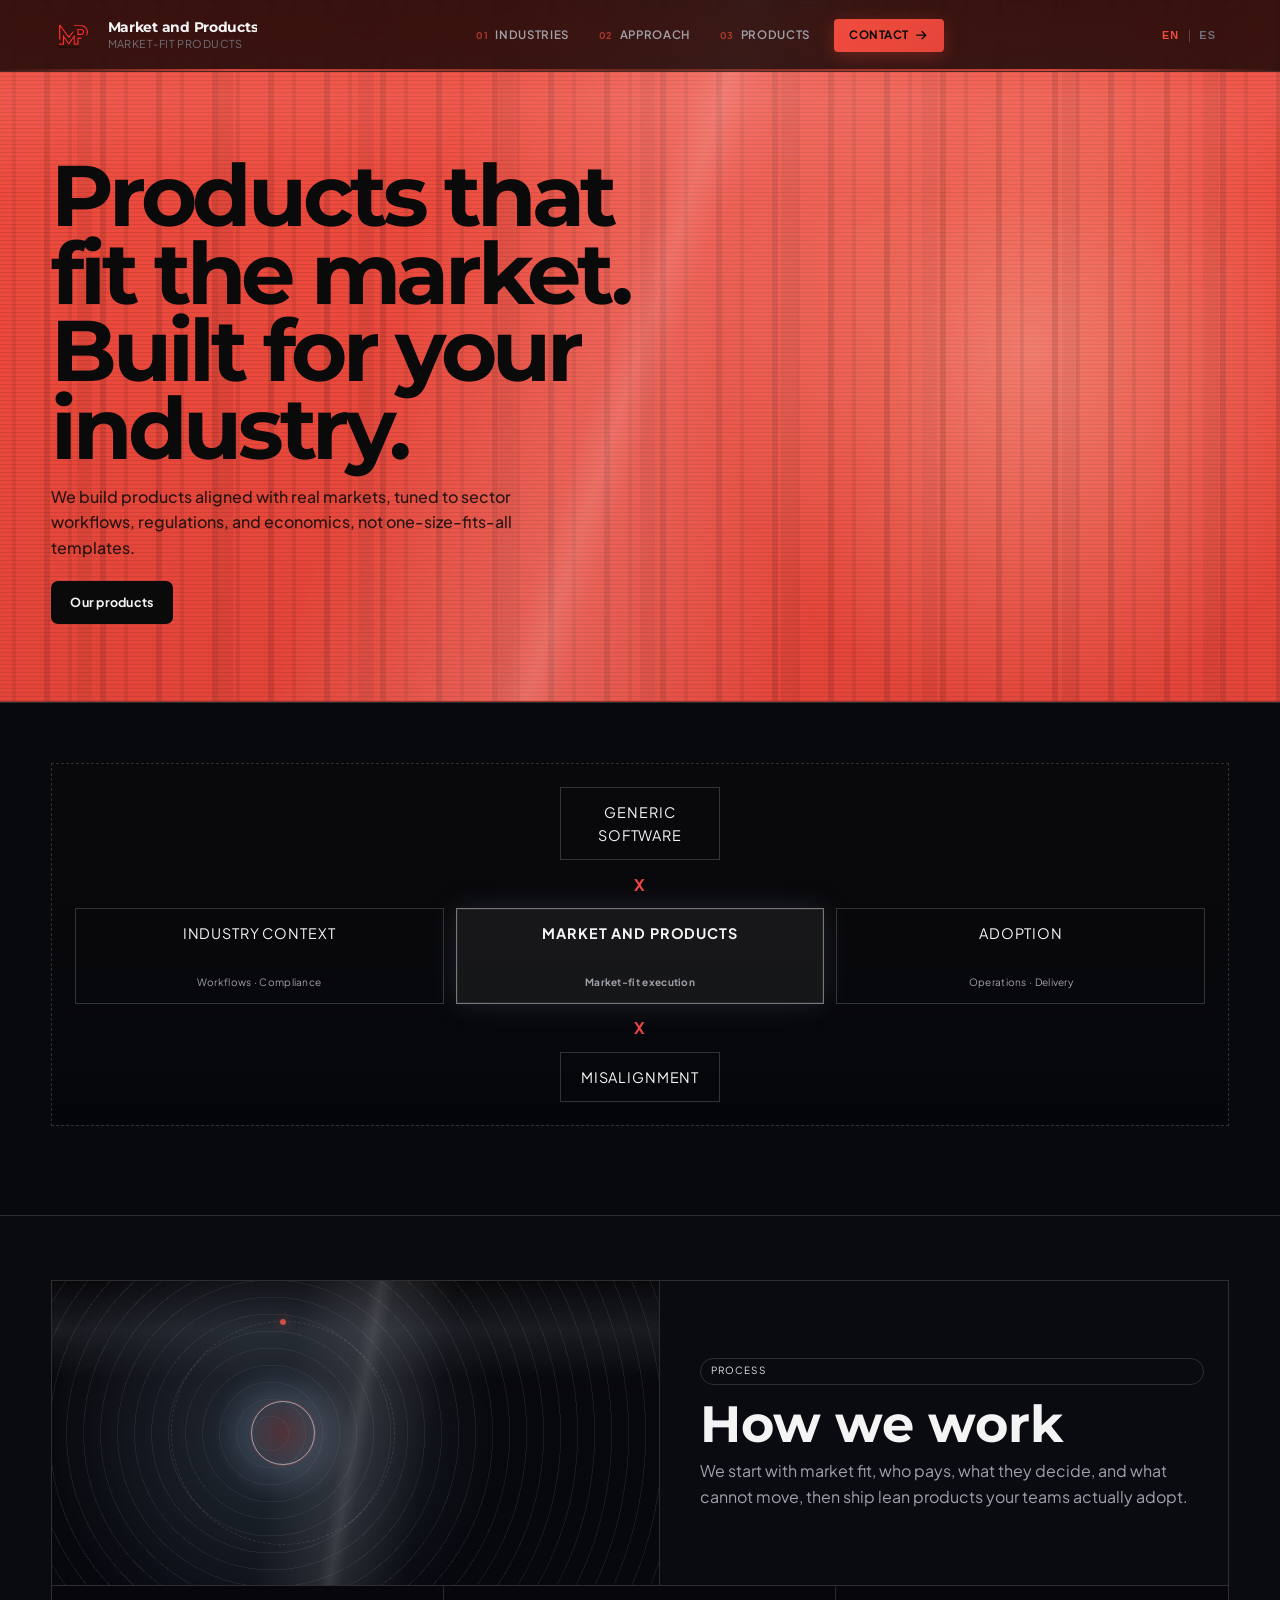
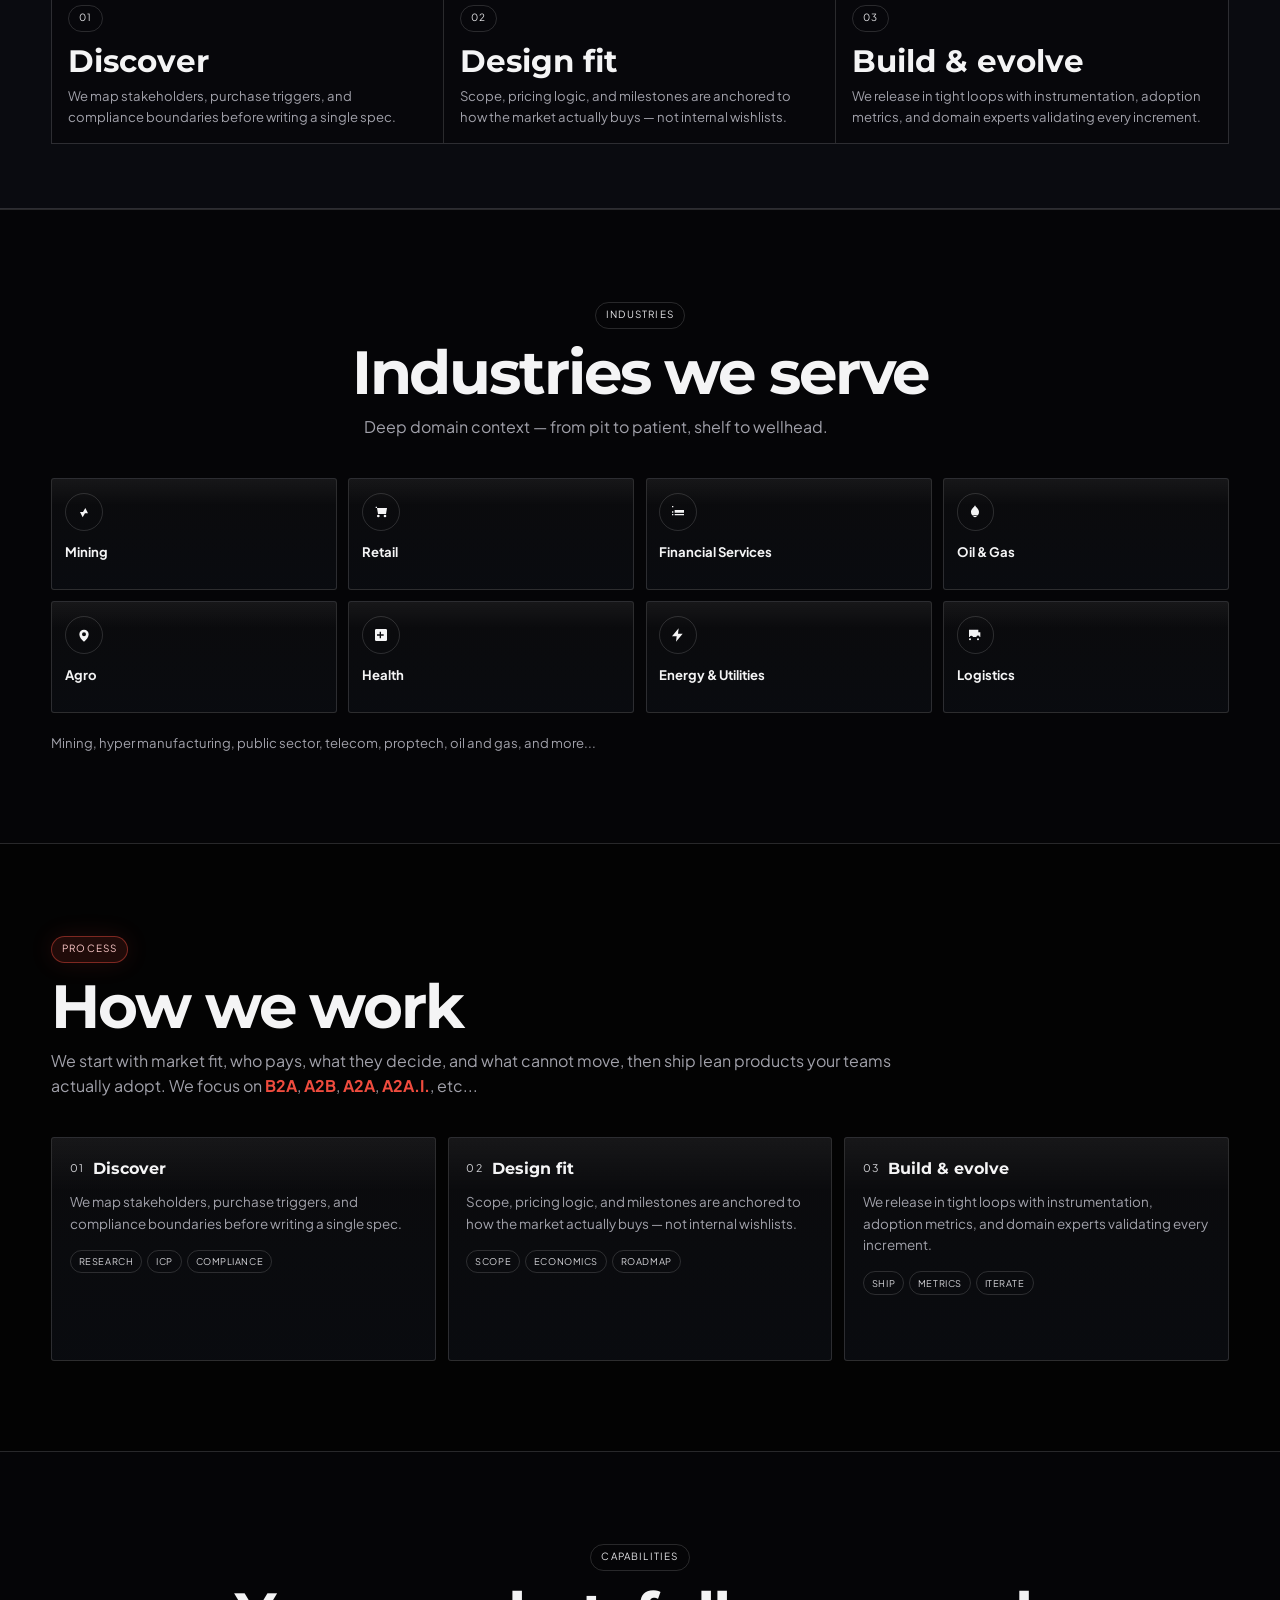
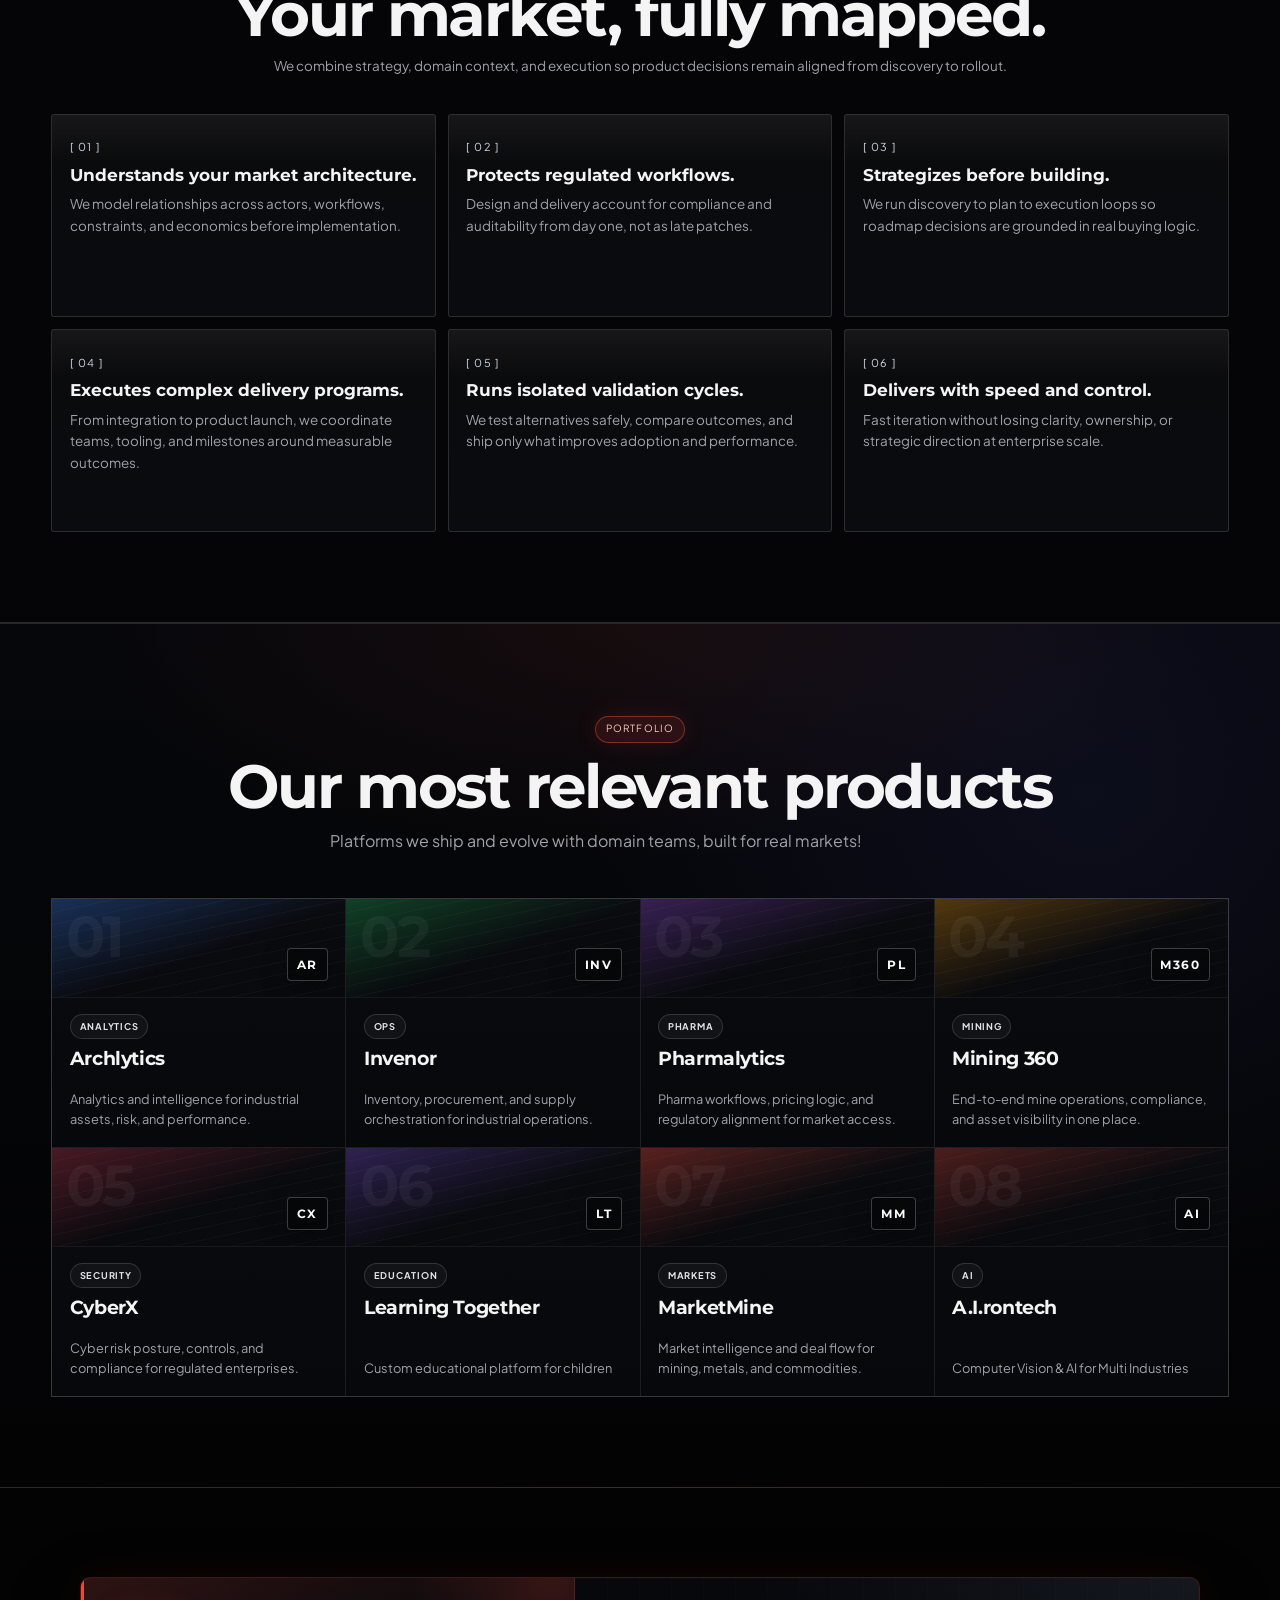
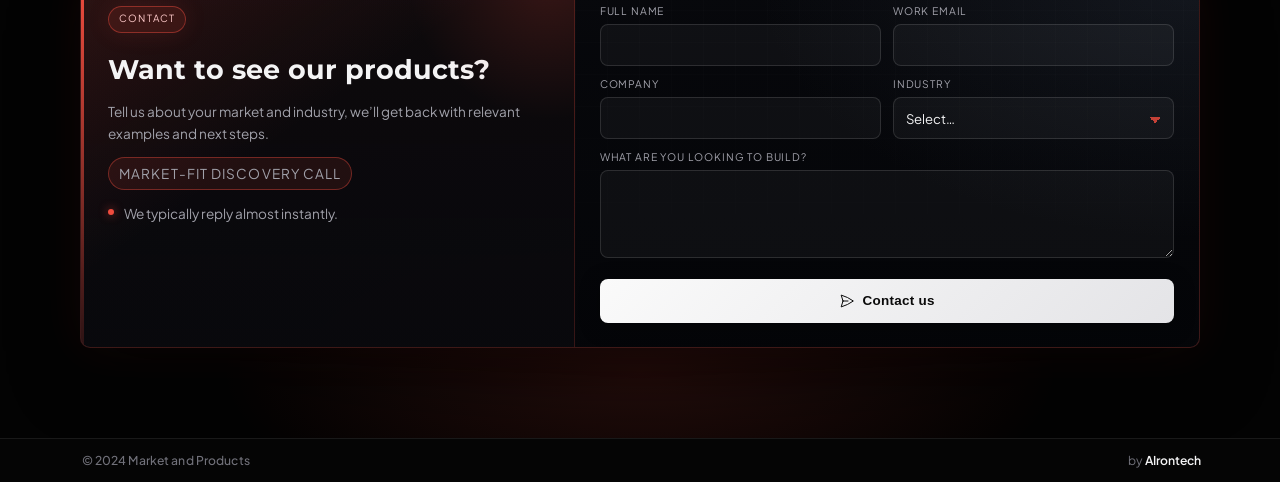
==== commit dfb91057: "fix(mp): enlace y orden de Pharmalytics en portfolio Apunta a pharmalytics.marketandproducts.com y q" ====
--- a/index.html
+++ b/index.html
@@ -350,6 +350,22 @@
             </a>
           </li>
           <li>
+            <a class="product-card product-card--link" href="https://pharmalytics.marketandproducts.com/" data-product="pharmatic" target="_blank" rel="noopener noreferrer">
+              <div class="product-card__visual">
+                <span class="product-card__mesh" aria-hidden="true"></span>
+                <span class="product-card__glyph" aria-hidden="true">PL</span>
+              </div>
+              <div class="product-card__body">
+                <div class="product-card__meta">
+                  <span class="product-card__badge" data-i18n="prod-badge-pharma">Pharma</span>
+                  <span class="product-card__go" aria-hidden="true">↗</span>
+                </div>
+                <h3 data-i18n="prod-pharmatic-name">Pharmalytics</h3>
+                <p class="product-card__desc" data-i18n="prod-pharmatic-desc">Pharma workflows, pricing logic, and regulatory alignment for market access.</p>
+              </div>
+            </a>
+          </li>
+          <li>
             <a class="product-card product-card--link" href="https://www.airontechs.com/" data-product="mining360" target="_blank" rel="noopener noreferrer">
               <div class="product-card__visual">
                 <span class="product-card__mesh" aria-hidden="true"></span>
@@ -362,22 +378,6 @@
                 </div>
                 <h3 data-i18n="prod-mining360-name">Mining 360</h3>
                 <p class="product-card__desc" data-i18n="prod-mining360-desc">End-to-end mine operations, compliance, and asset visibility in one place.</p>
-              </div>
-            </a>
-          </li>
-          <li>
-            <a class="product-card product-card--link" href="https://www.airontechs.com/" data-product="pharmatic" target="_blank" rel="noopener noreferrer">
-              <div class="product-card__visual">
-                <span class="product-card__mesh" aria-hidden="true"></span>
-                <span class="product-card__glyph" aria-hidden="true">PL</span>
-              </div>
-              <div class="product-card__body">
-                <div class="product-card__meta">
-                  <span class="product-card__badge" data-i18n="prod-badge-pharma">Pharma</span>
-                  <span class="product-card__go" aria-hidden="true">↗</span>
-                </div>
-                <h3 data-i18n="prod-pharmatic-name">Pharmalytics</h3>
-                <p class="product-card__desc" data-i18n="prod-pharmatic-desc">Pharma workflows, pricing logic, and regulatory alignment for market access.</p>
               </div>
             </a>
           </li>
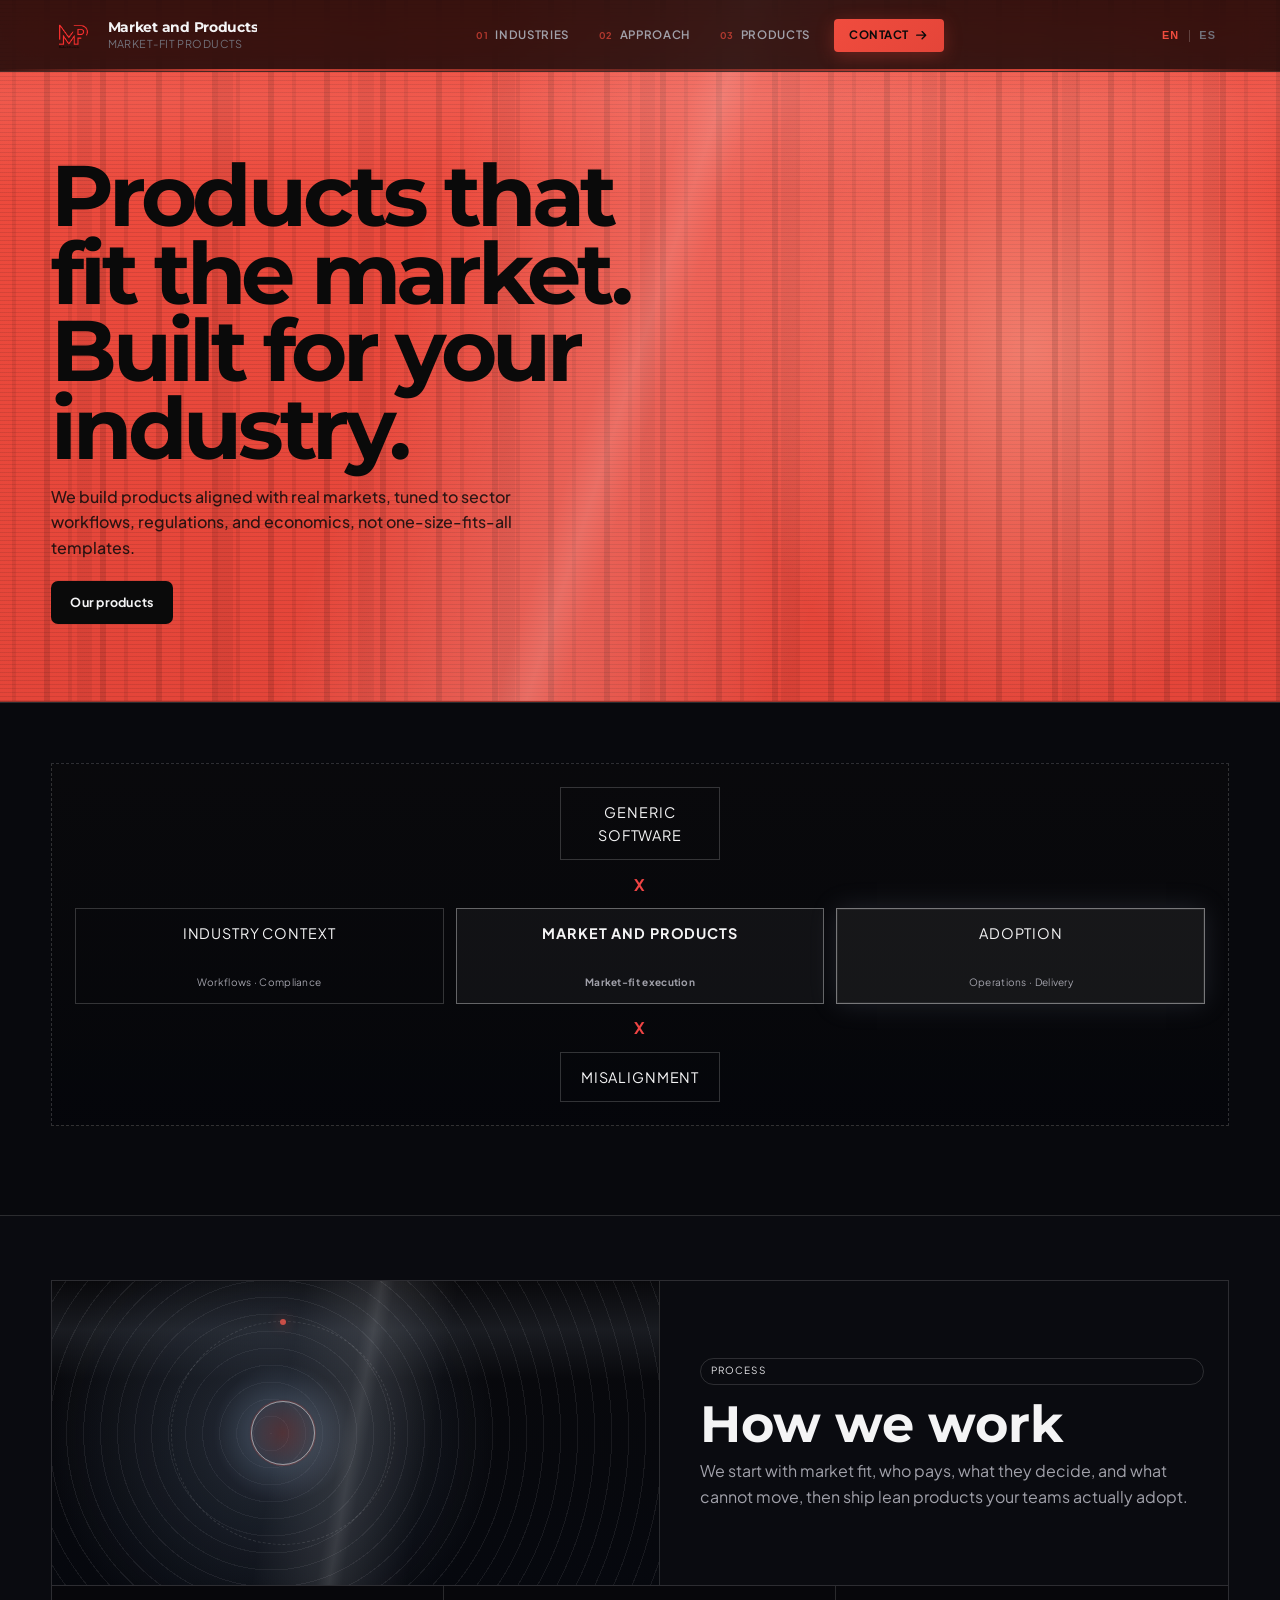
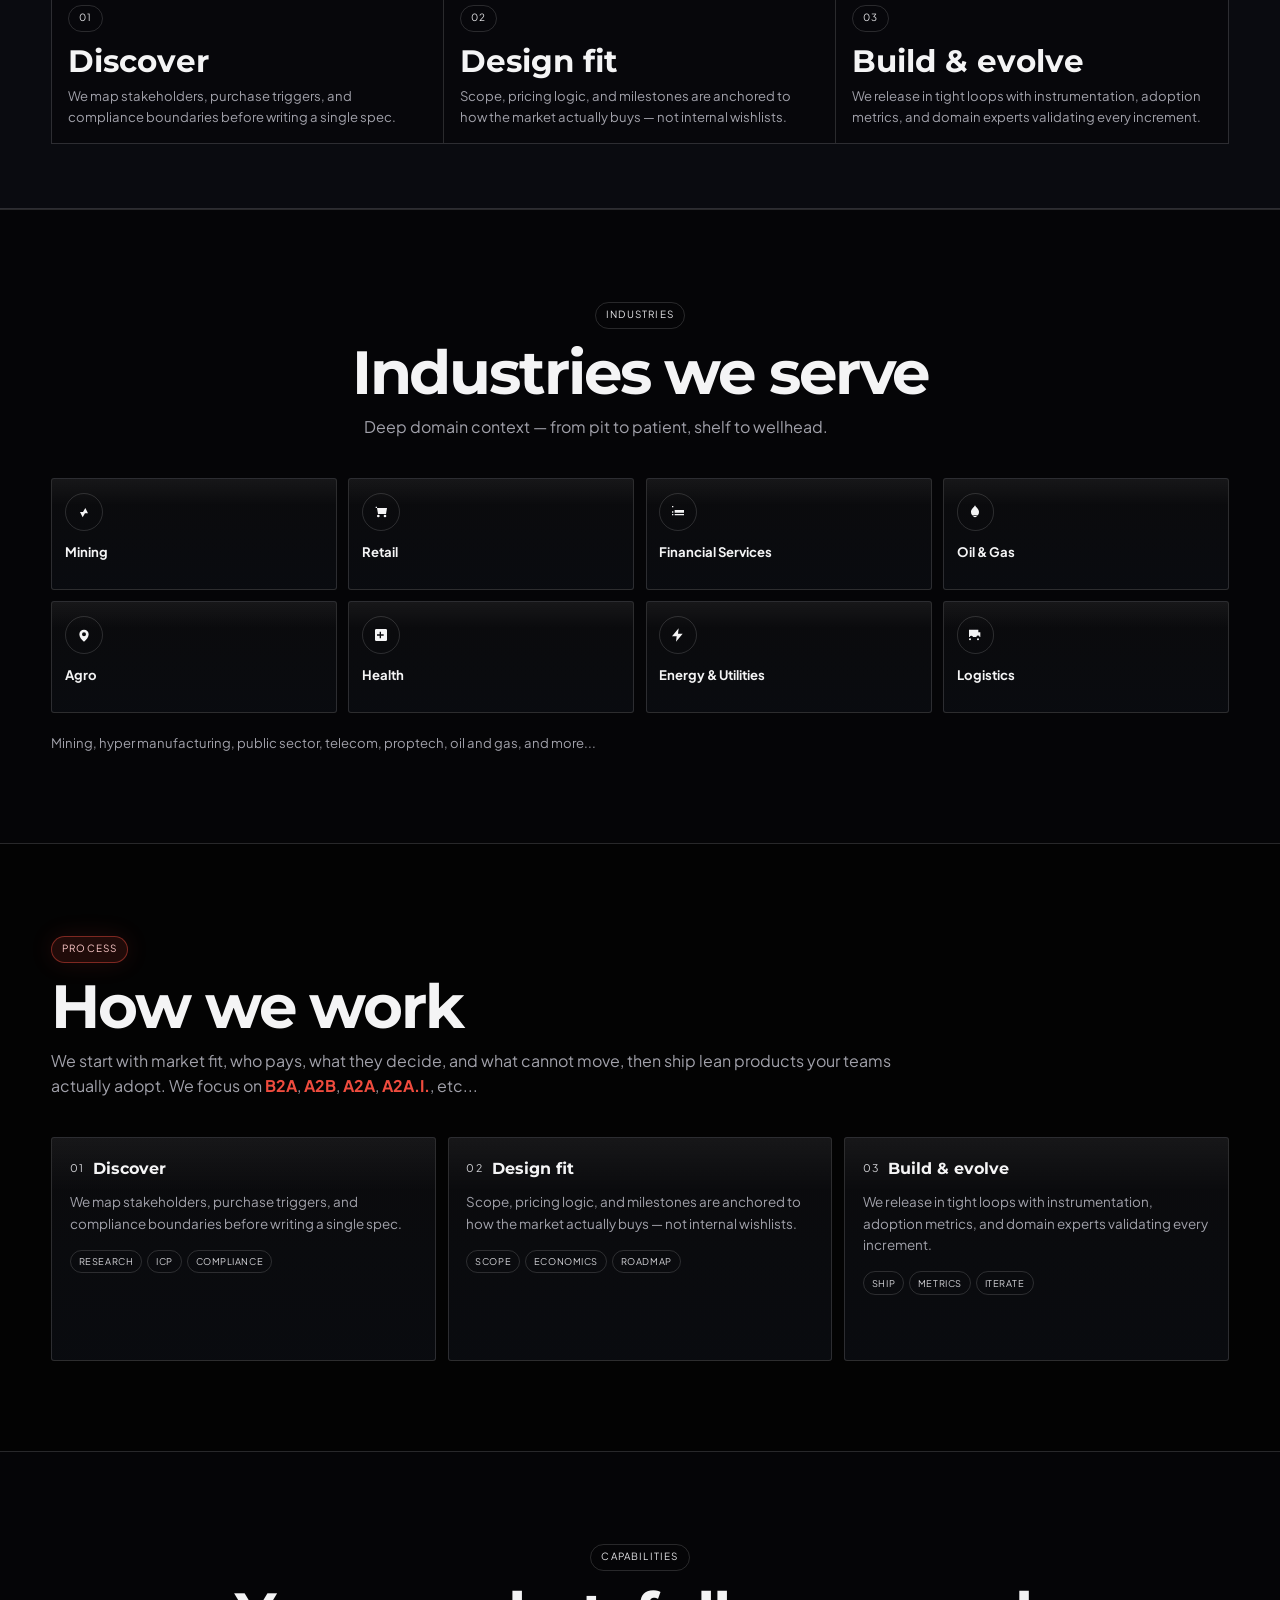
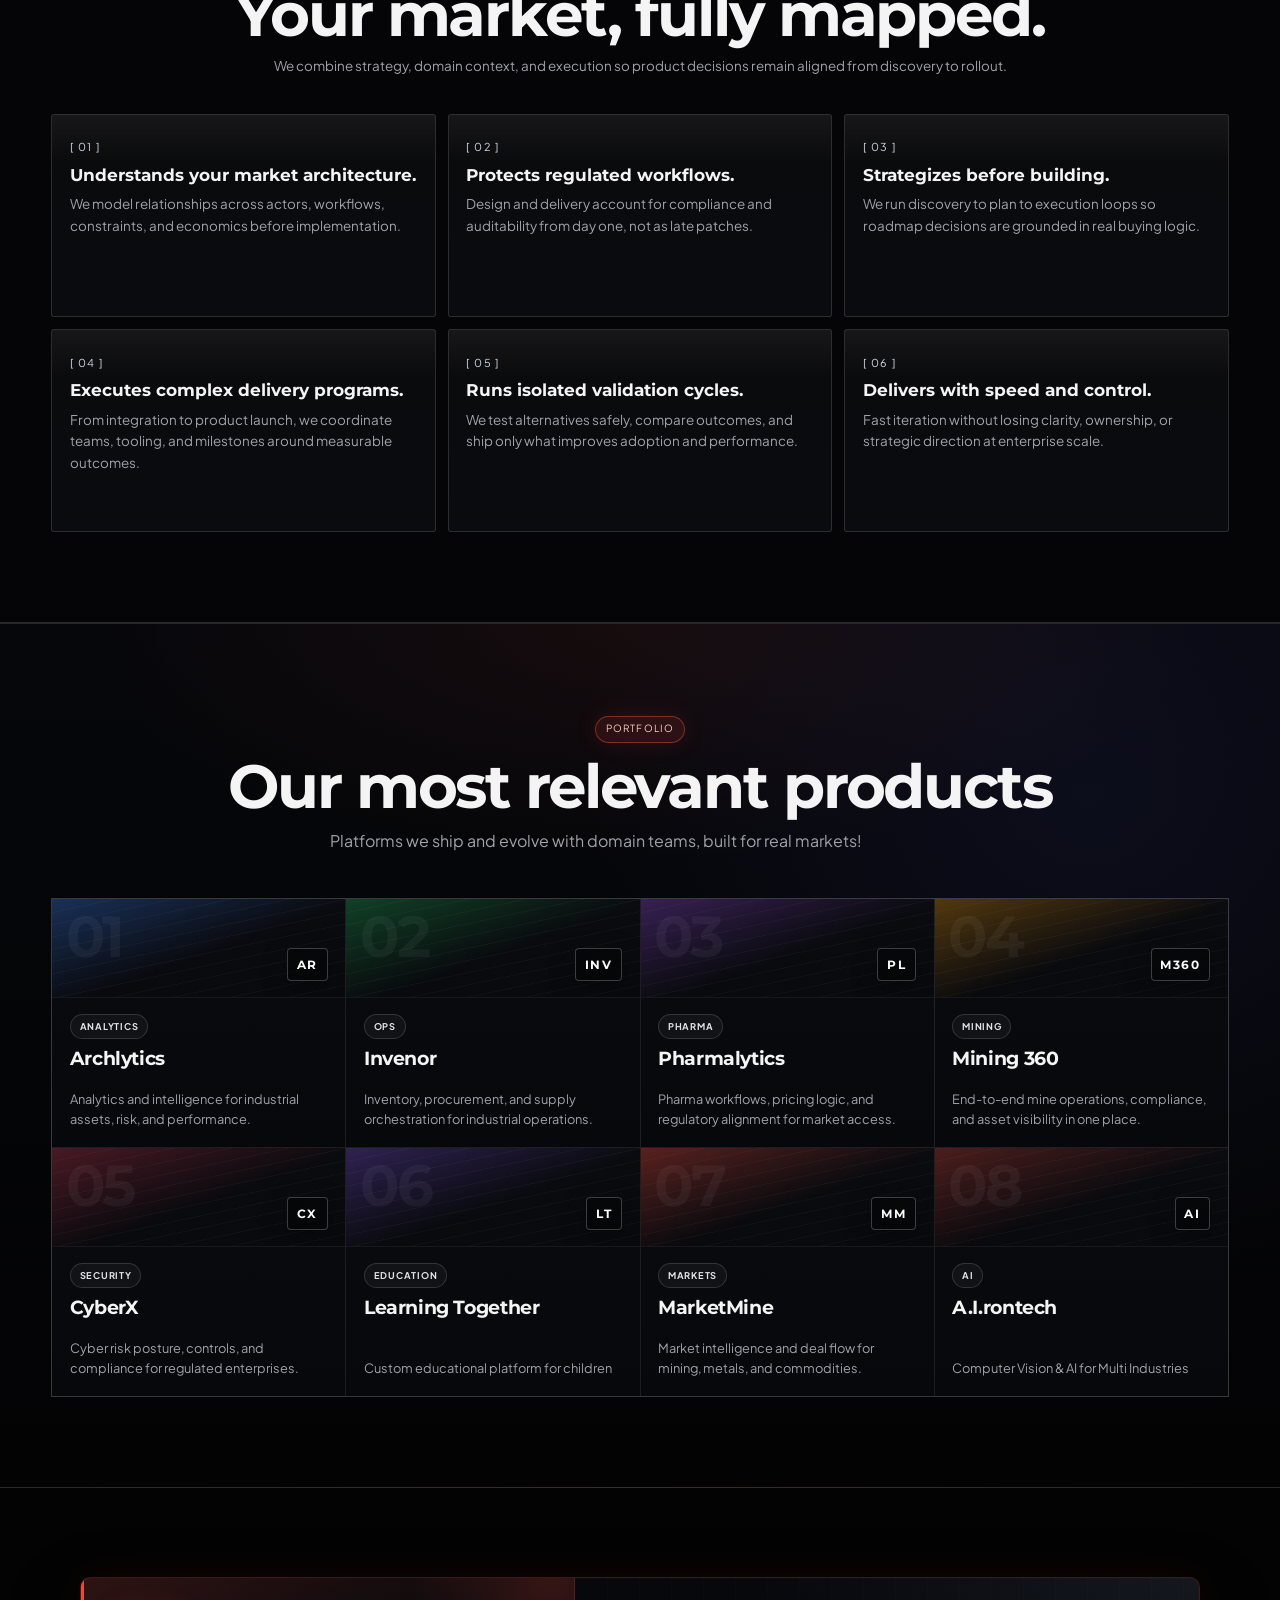
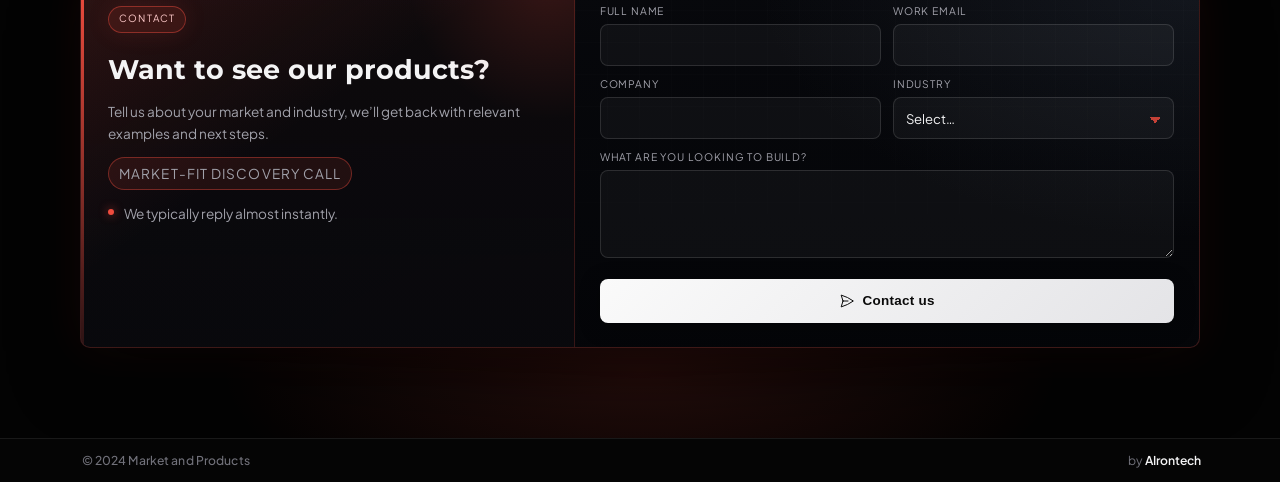
==== commit e47caad3: "fix(mp): enlace de Mining 360 a mining360.marketandproducts.com Actualiza la card del portfolio para" ====
--- a/index.html
+++ b/index.html
@@ -366,7 +366,7 @@
             </a>
           </li>
           <li>
-            <a class="product-card product-card--link" href="https://www.airontechs.com/" data-product="mining360" target="_blank" rel="noopener noreferrer">
+            <a class="product-card product-card--link" href="https://mining360.marketandproducts.com/" data-product="mining360" target="_blank" rel="noopener noreferrer">
               <div class="product-card__visual">
                 <span class="product-card__mesh" aria-hidden="true"></span>
                 <span class="product-card__glyph" aria-hidden="true">M360</span>
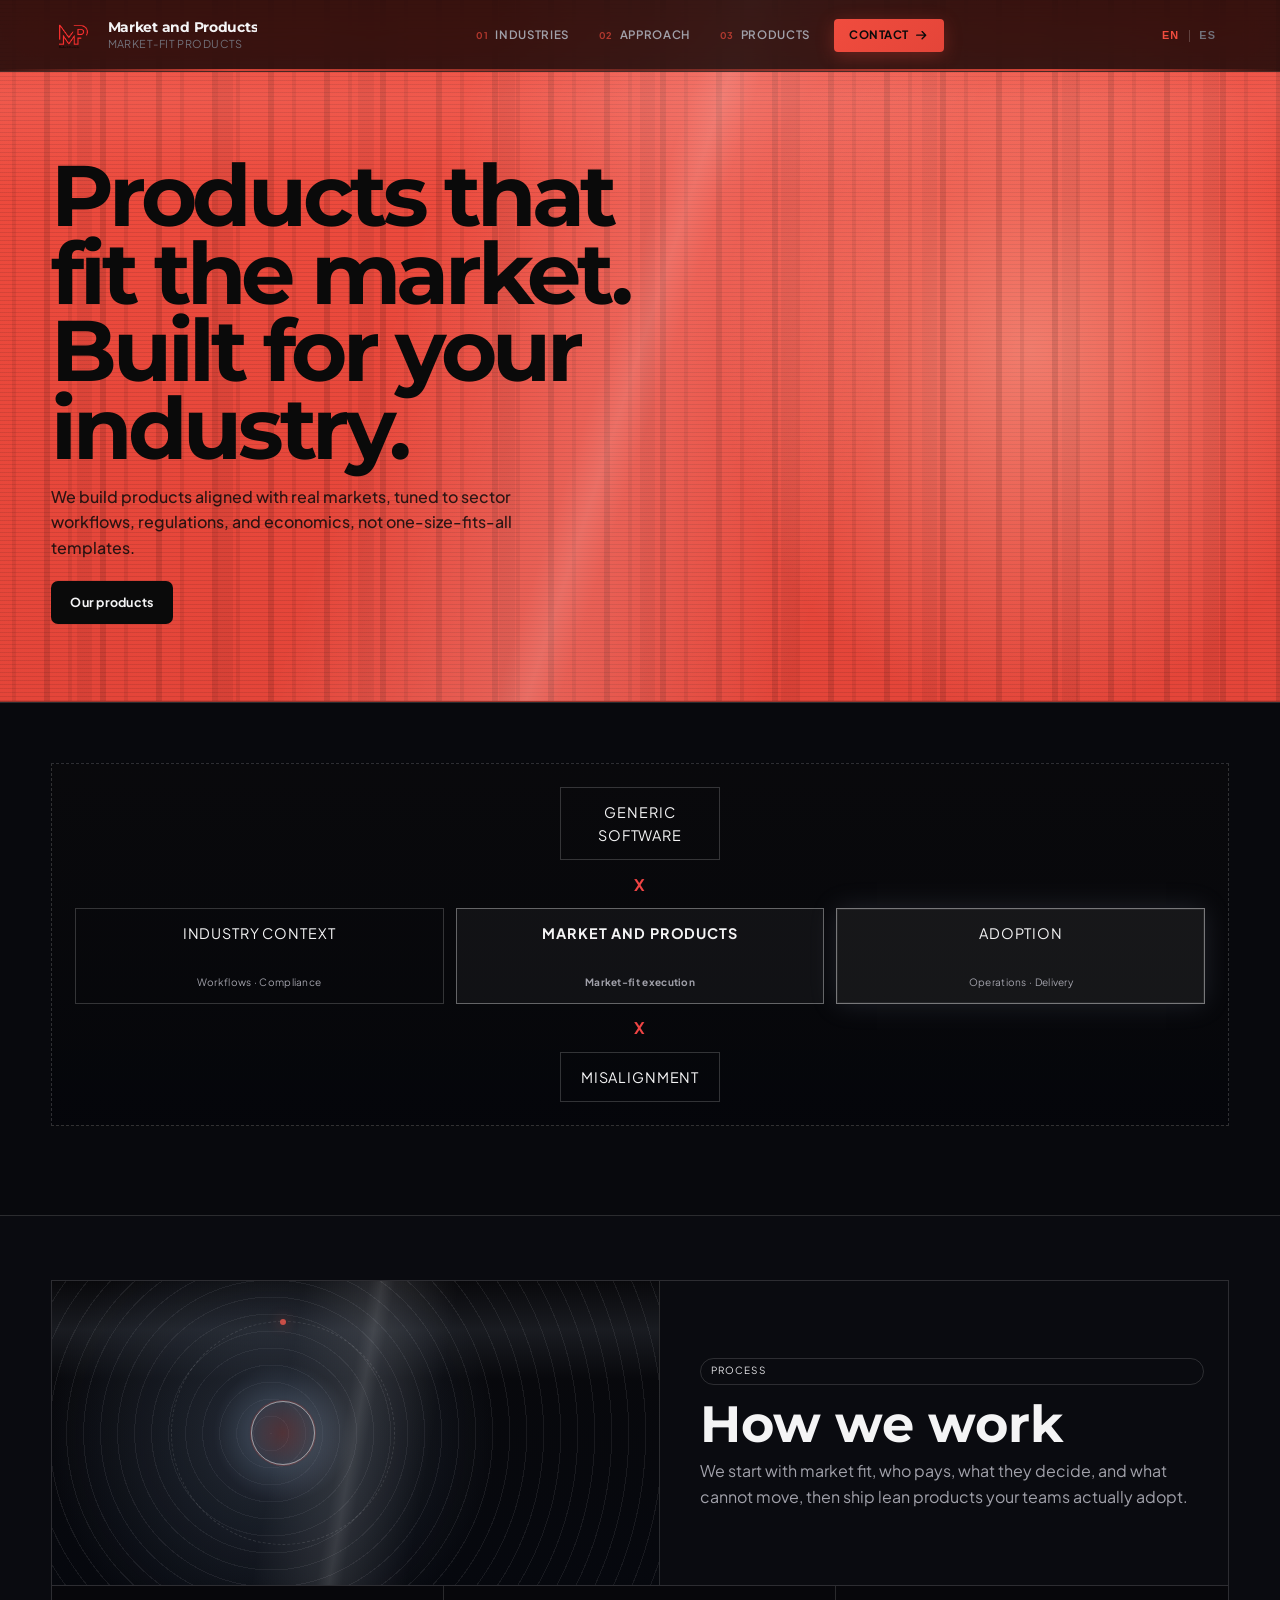
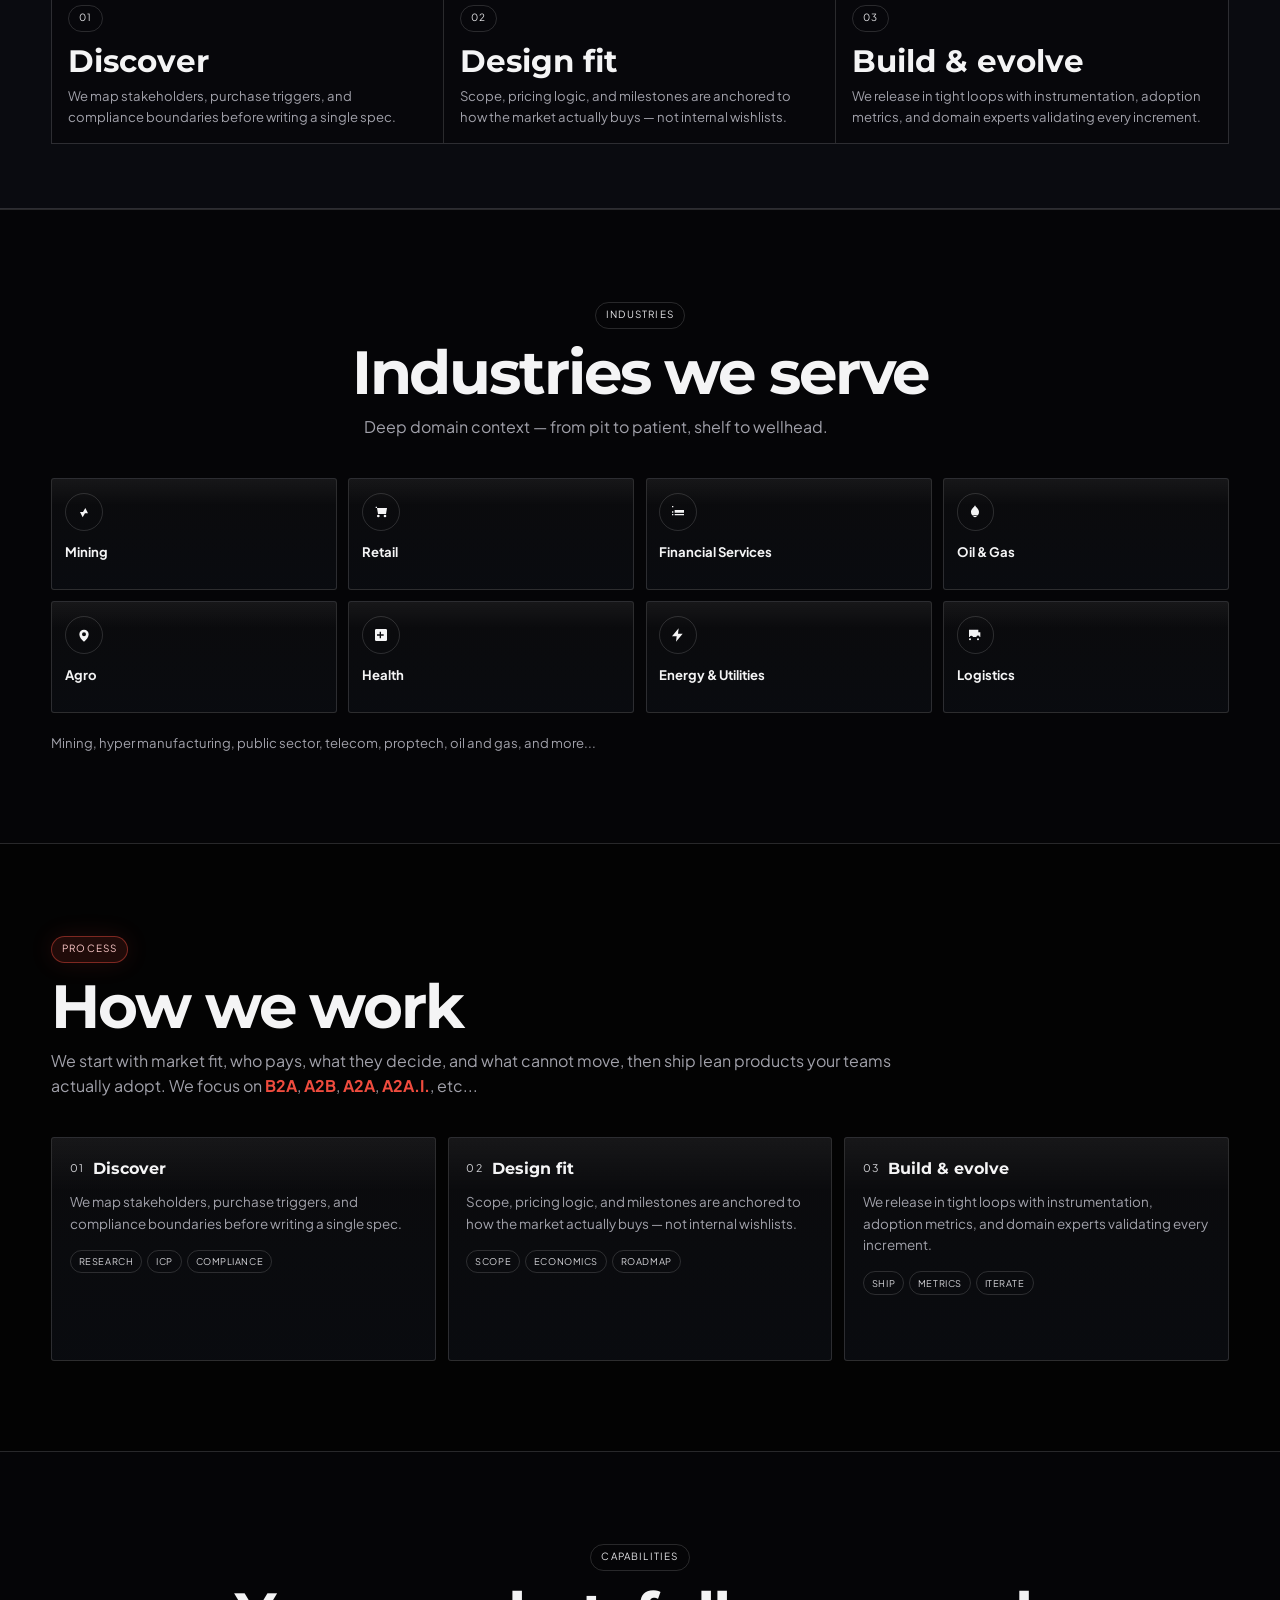
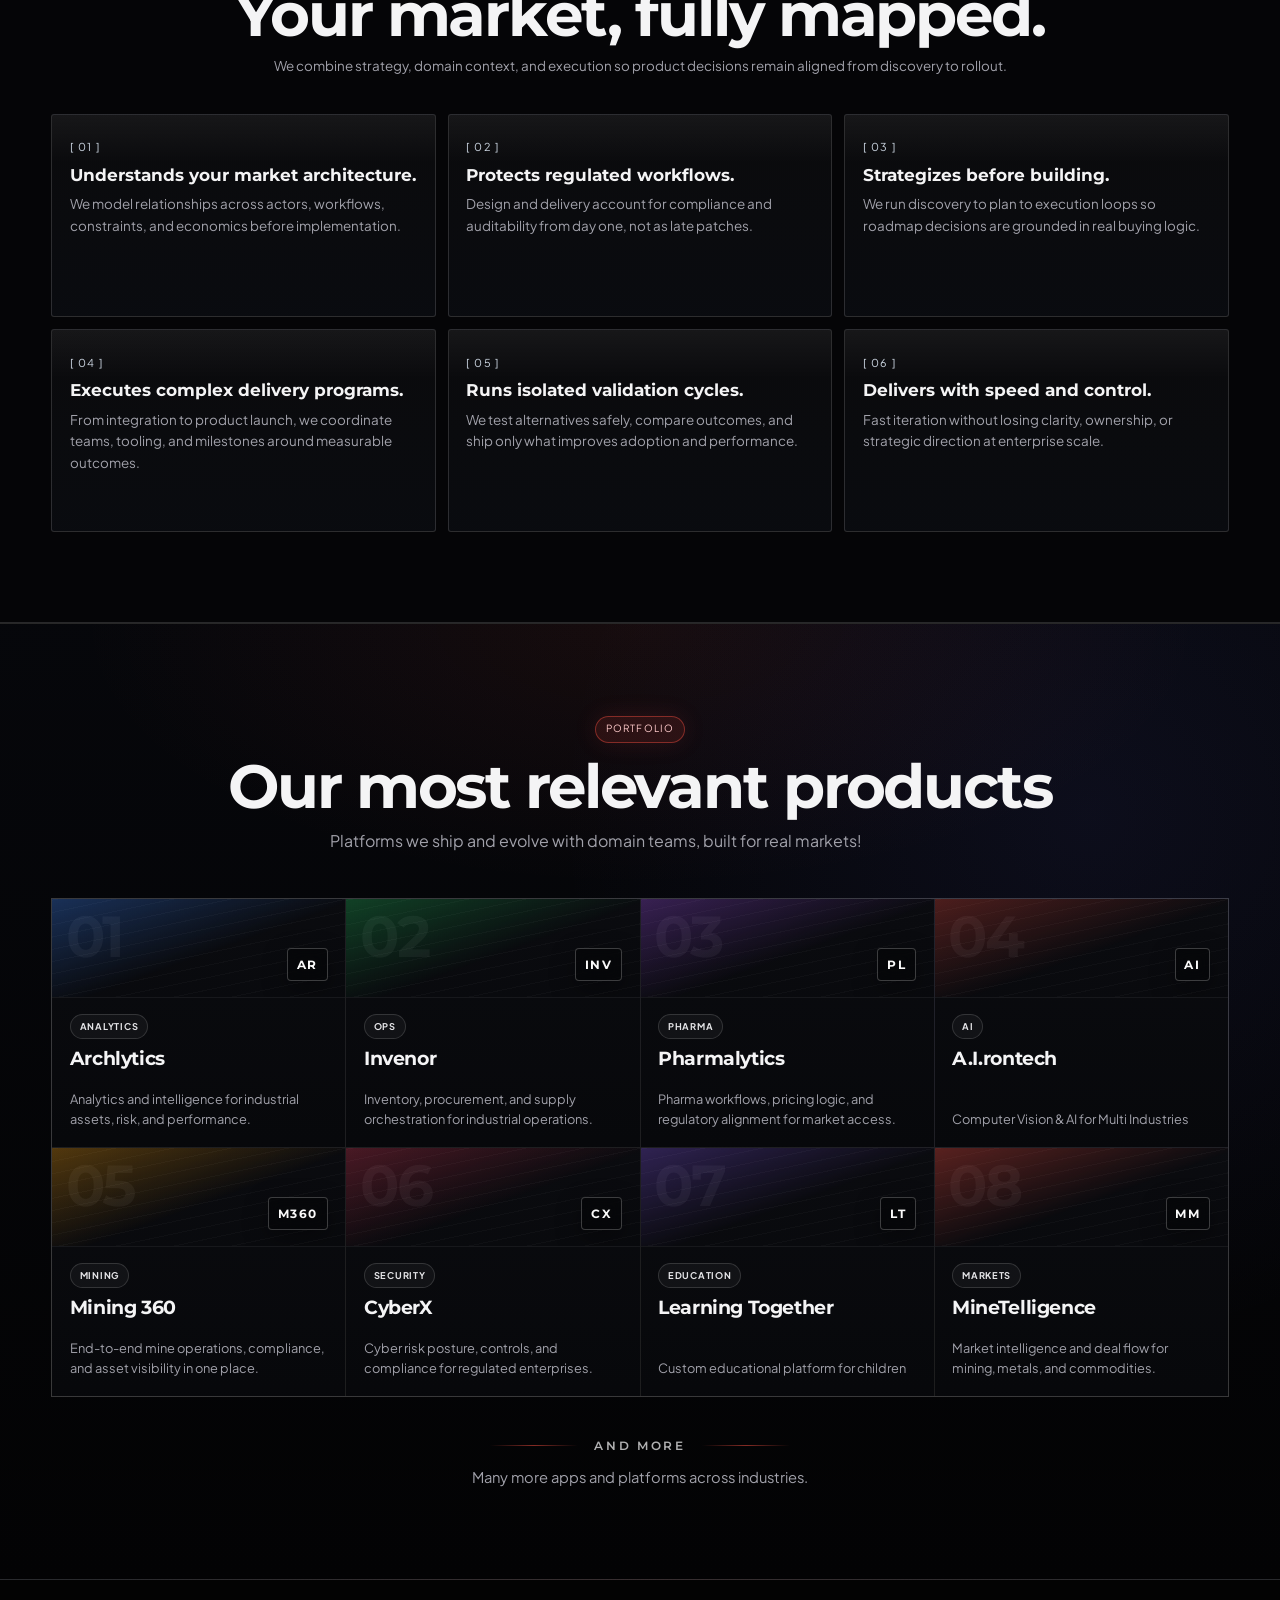
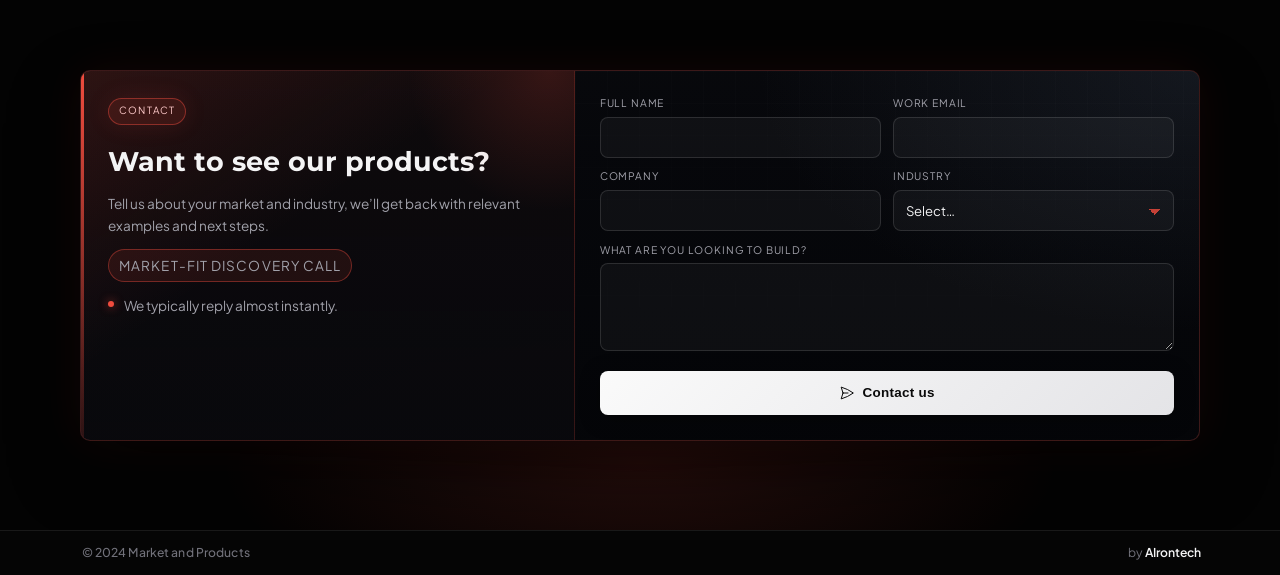
==== commit 0ae9dc5a: "feat(mp): reorden portfolio, MineTelligence y bloque And more Mueve A.I.rontech a #04, renombra Mark" ====
--- a/index.html
+++ b/index.html
@@ -366,6 +366,22 @@
             </a>
           </li>
           <li>
+            <a class="product-card product-card--link" href="https://www.airontechs.com/" data-product="airontech" target="_blank" rel="noopener noreferrer">
+              <div class="product-card__visual">
+                <span class="product-card__mesh" aria-hidden="true"></span>
+                <span class="product-card__glyph" aria-hidden="true">AI</span>
+              </div>
+              <div class="product-card__body">
+                <div class="product-card__meta">
+                  <span class="product-card__badge" data-i18n="prod-badge-ai">AI</span>
+                  <span class="product-card__go" aria-hidden="true">↗</span>
+                </div>
+                <h3 data-i18n="prod-airontech-name">A.I.rontech</h3>
+                <p class="product-card__desc" data-i18n="prod-airontech-desc">Computer Vision &amp; AI for Multi Industries</p>
+              </div>
+            </a>
+          </li>
+          <li>
             <a class="product-card product-card--link" href="https://mining360.marketandproducts.com/" data-product="mining360" target="_blank" rel="noopener noreferrer">
               <div class="product-card__visual">
                 <span class="product-card__mesh" aria-hidden="true"></span>
@@ -424,28 +440,18 @@
                   <span class="product-card__badge" data-i18n="prod-badge-markets">Markets</span>
                   <span class="product-card__go" aria-hidden="true">↗</span>
                 </div>
-                <h3 data-i18n="prod-marketmine-name">MarketMine</h3>
+                <h3 data-i18n="prod-marketmine-name">MineTelligence</h3>
                 <p class="product-card__desc" data-i18n="prod-marketmine-desc">Market intelligence and deal flow for mining, metals, and commodities.</p>
               </div>
             </a>
           </li>
-          <li>
-            <a class="product-card product-card--link" href="https://www.airontechs.com/" data-product="airontech" target="_blank" rel="noopener noreferrer">
-              <div class="product-card__visual">
-                <span class="product-card__mesh" aria-hidden="true"></span>
-                <span class="product-card__glyph" aria-hidden="true">AI</span>
-              </div>
-              <div class="product-card__body">
-                <div class="product-card__meta">
-                  <span class="product-card__badge" data-i18n="prod-badge-ai">AI</span>
-                  <span class="product-card__go" aria-hidden="true">↗</span>
-                </div>
-                <h3 data-i18n="prod-airontech-name">A.I.rontech</h3>
-                <p class="product-card__desc" data-i18n="prod-airontech-desc">Computer Vision &amp; AI for Multi Industries</p>
-              </div>
-            </a>
-          </li>
         </ul>
+        <p class="products-more">
+          <span class="products-more__line" aria-hidden="true"></span>
+          <span data-i18n="products-more">And more</span>
+          <span class="products-more__line" aria-hidden="true"></span>
+        </p>
+        <p class="products-more__sub" data-i18n="products-more-sub">Many more apps and platforms across industries.</p>
       </div>
     </section>
 
--- a/styles.css
+++ b/styles.css
@@ -847,6 +847,34 @@
 }
 
 .products-head { margin-bottom: 2.8rem; }
+
+.products-more {
+  display: flex;
+  align-items: center;
+  justify-content: center;
+  gap: 1rem;
+  margin-top: 2.4rem;
+  font-family: "Montserrat", sans-serif;
+  font-size: 0.78rem;
+  font-weight: 600;
+  letter-spacing: 0.22em;
+  text-transform: uppercase;
+  color: rgba(244, 244, 245, 0.72);
+}
+
+.products-more__line {
+  flex: 1;
+  max-width: 5.5rem;
+  height: 1px;
+  background: linear-gradient(90deg, transparent, rgba(240, 76, 62, 0.55), transparent);
+}
+
+.products-more__sub {
+  margin-top: 0.65rem;
+  text-align: center;
+  font-size: 0.92rem;
+  color: var(--muted);
+}
 
 .product-grid {
   grid-template-columns: repeat(4, minmax(0, 1fr));
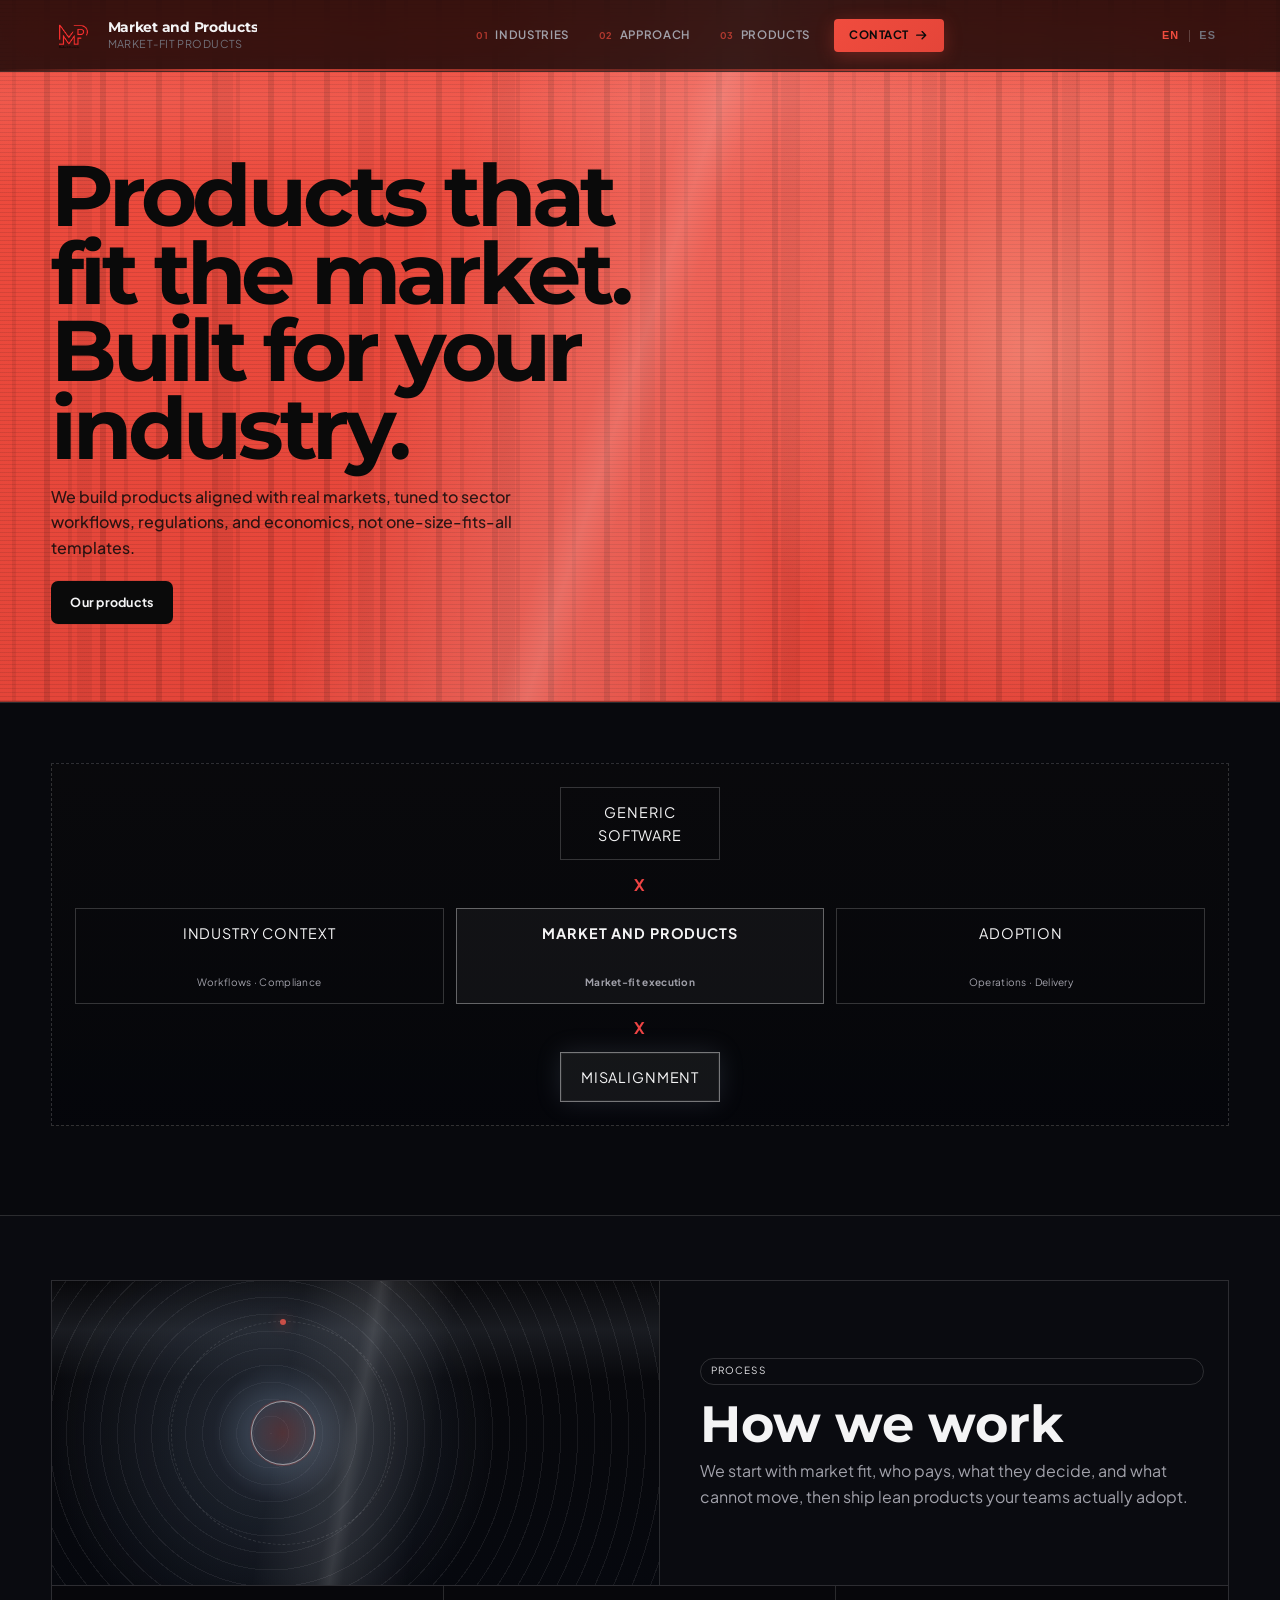
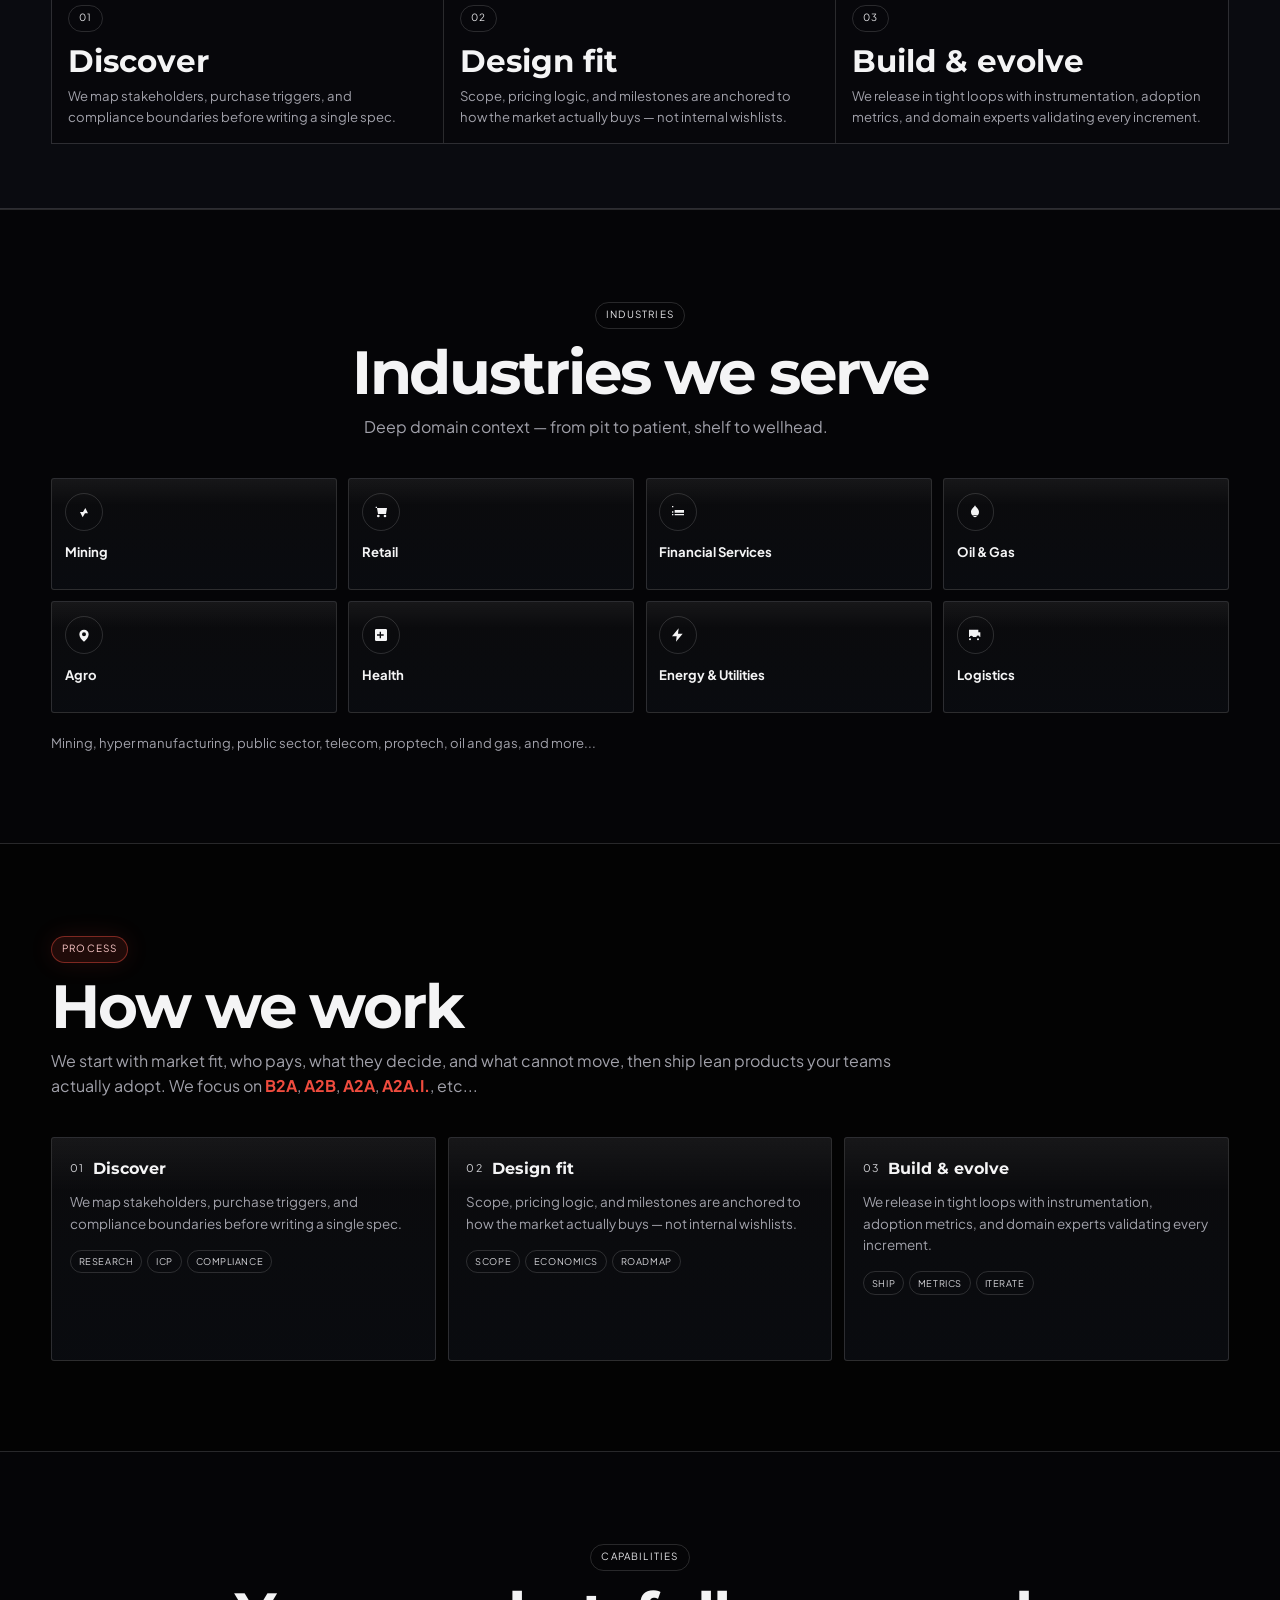
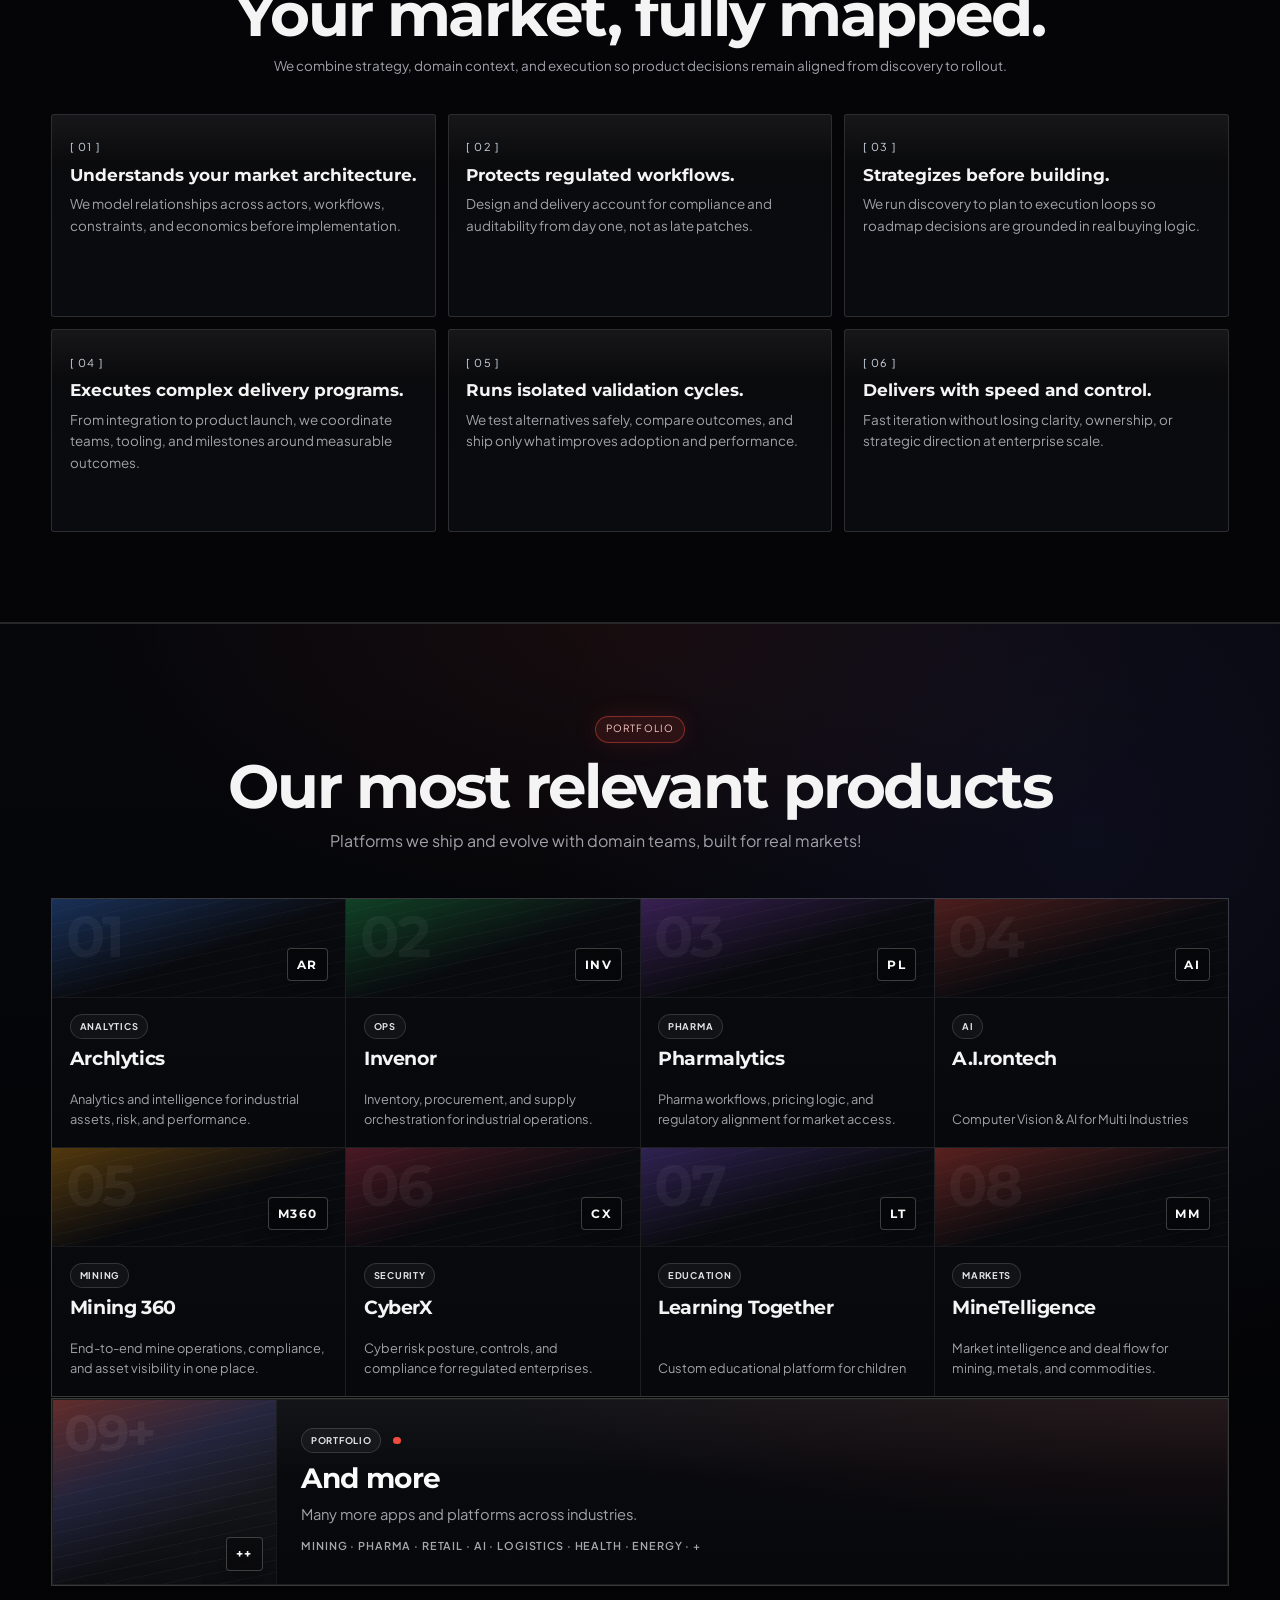
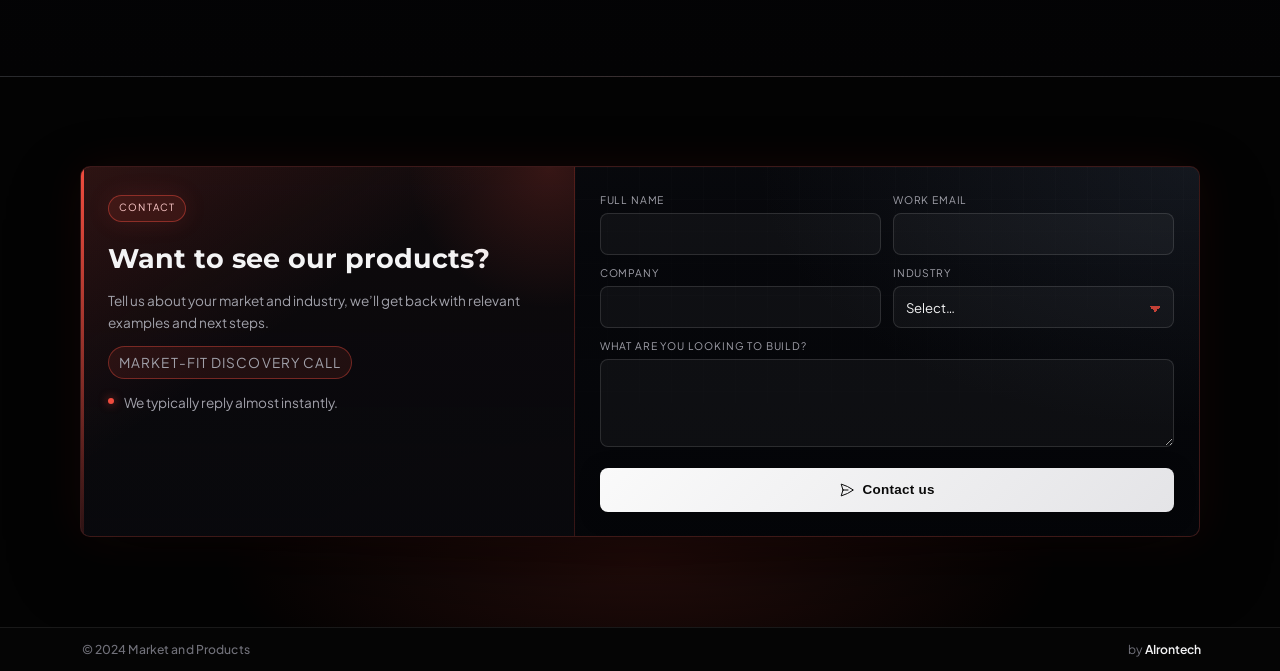
==== commit 22d7d049: "feat(mp): rediseñar bloque And more al estilo del portfolio Panel full-width con mesh, watermark 09+" ====
--- a/index.html
+++ b/index.html
@@ -12,7 +12,7 @@
   <link
     href="https://fonts.googleapis.com/css2?family=Montserrat:wght@500;600;700&family=Plus+Jakarta+Sans:wght@400;500;600;700&display=swap"
     rel="stylesheet" />
-  <link rel="stylesheet" href="styles.css?v=81" />
+  <link rel="stylesheet" href="styles.css?v=82" />
   <link rel="icon" type="image/png" href="logo.png" />
 </head>
 
@@ -446,12 +446,27 @@
             </a>
           </li>
         </ul>
-        <p class="products-more">
-          <span class="products-more__line" aria-hidden="true"></span>
-          <span data-i18n="products-more">And more</span>
-          <span class="products-more__line" aria-hidden="true"></span>
-        </p>
-        <p class="products-more__sub" data-i18n="products-more-sub">Many more apps and platforms across industries.</p>
+        <div class="products-more">
+          <article class="products-more__panel">
+            <div class="products-more__visual" aria-hidden="true">
+              <span class="products-more__mesh"></span>
+              <span class="products-more__scan"></span>
+              <span class="products-more__watermark">09+</span>
+              <span class="products-more__glyph">++</span>
+            </div>
+            <div class="products-more__body">
+              <div class="products-more__meta">
+                <span class="product-card__badge" data-i18n="products-more-badge">Portfolio</span>
+                <span class="products-more__pulse" aria-hidden="true"></span>
+              </div>
+              <h3 class="products-more__title">
+                <span data-i18n="products-more">And more</span>
+              </h3>
+              <p class="products-more__sub" data-i18n="products-more-sub">Many more apps and platforms across industries.</p>
+              <p class="products-more__tags" data-i18n="products-more-tags">Mining · Pharma · Retail · AI · Logistics · Health · Energy · +</p>
+            </div>
+          </article>
+        </div>
       </div>
     </section>
 
--- a/styles.css
+++ b/styles.css
@@ -849,31 +849,153 @@
 .products-head { margin-bottom: 2.8rem; }
 
 .products-more {
+  margin-top: 1px;
+  border: 1px solid rgba(255, 255, 255, 0.12);
+  background: rgba(255, 255, 255, 0.1);
+  padding: 1px;
+}
+
+.products-more__panel {
+  display: grid;
+  grid-template-columns: minmax(9.5rem, 14rem) 1fr;
+  min-height: 11.5rem;
+  position: relative;
+  overflow: hidden;
+  background:
+    radial-gradient(120% 140% at 100% 0%, rgba(240, 76, 62, 0.08), transparent 52%),
+    linear-gradient(180deg, rgba(10, 11, 15, 0.98), rgba(6, 7, 10, 0.96));
+}
+
+.products-more__panel::before {
+  content: "";
+  position: absolute;
+  inset: 0;
+  pointer-events: none;
+  background: linear-gradient(180deg, rgba(255, 255, 255, 0.04), transparent 42%);
+}
+
+.products-more__visual {
+  position: relative;
+  overflow: hidden;
+  border-right: 1px solid rgba(255, 255, 255, 0.06);
+}
+
+.products-more__mesh {
+  position: absolute;
+  inset: 0;
+  background:
+    linear-gradient(155deg, rgba(240, 76, 62, 0.34) 0%, rgba(99, 102, 241, 0.16) 38%, transparent 68%),
+    repeating-linear-gradient(
+      -12deg,
+      transparent 0,
+      transparent 11px,
+      rgba(255, 255, 255, 0.03) 11px,
+      rgba(255, 255, 255, 0.03) 12px
+    );
+}
+
+.products-more__scan {
+  position: absolute;
+  inset: -40% 0;
+  background: linear-gradient(
+    180deg,
+    transparent 0%,
+    rgba(255, 255, 255, 0.05) 48%,
+    transparent 100%
+  );
+  animation: products-more-scan 5.5s linear infinite;
+}
+
+@keyframes products-more-scan {
+  0% { transform: translateY(-60%); }
+  100% { transform: translateY(60%); }
+}
+
+.products-more__watermark {
+  position: absolute;
+  left: 0.65rem;
+  top: 0.45rem;
+  font-family: "Montserrat", system-ui, sans-serif;
+  font-size: clamp(2.6rem, 4vw, 3.4rem);
+  font-weight: 700;
+  line-height: 1;
+  letter-spacing: -0.04em;
+  color: rgba(255, 255, 255, 0.06);
+  pointer-events: none;
+}
+
+.products-more__glyph {
+  position: absolute;
+  right: 0.85rem;
+  bottom: 0.85rem;
+  z-index: 1;
+  font-family: "Montserrat", system-ui, sans-serif;
+  font-size: 0.78rem;
+  font-weight: 700;
+  letter-spacing: 0.12em;
+  padding: 0.35rem 0.55rem;
+  border: 1px solid rgba(255, 255, 255, 0.22);
+  border-radius: 4px;
+  color: #fafafa;
+  background: rgba(0, 0, 0, 0.35);
+  backdrop-filter: blur(6px);
+  box-shadow: 0 8px 24px rgba(0, 0, 0, 0.35);
+}
+
+.products-more__body {
+  position: relative;
+  z-index: 1;
+  display: flex;
+  flex-direction: column;
+  justify-content: center;
+  gap: 0.55rem;
+  padding: 1.35rem 1.5rem 1.45rem;
+}
+
+.products-more__meta {
   display: flex;
   align-items: center;
-  justify-content: center;
-  gap: 1rem;
-  margin-top: 2.4rem;
-  font-family: "Montserrat", sans-serif;
-  font-size: 0.78rem;
+  gap: 0.75rem;
+}
+
+.products-more__pulse {
+  width: 0.45rem;
+  height: 0.45rem;
+  border-radius: 50%;
+  background: var(--hero-orange);
+  box-shadow: 0 0 0 0 rgba(240, 76, 62, 0.55);
+  animation: products-more-pulse 2.4s ease-out infinite;
+}
+
+@keyframes products-more-pulse {
+  0% { box-shadow: 0 0 0 0 rgba(240, 76, 62, 0.55); }
+  70% { box-shadow: 0 0 0 10px rgba(240, 76, 62, 0); }
+  100% { box-shadow: 0 0 0 0 rgba(240, 76, 62, 0); }
+}
+
+.products-more__title {
+  font-family: "Montserrat", system-ui, sans-serif;
+  font-size: clamp(1.35rem, 2.2vw, 1.85rem);
+  font-weight: 700;
+  line-height: 1.15;
+  letter-spacing: -0.02em;
+  color: #fafafa;
+}
+
+.products-more__sub {
+  max-width: 34rem;
+  font-size: 0.92rem;
+  line-height: 1.55;
+  color: var(--muted);
+}
+
+.products-more__tags {
+  margin-top: 0.15rem;
+  font-size: 0.68rem;
   font-weight: 600;
-  letter-spacing: 0.22em;
+  letter-spacing: 0.08em;
   text-transform: uppercase;
-  color: rgba(244, 244, 245, 0.72);
-}
-
-.products-more__line {
-  flex: 1;
-  max-width: 5.5rem;
-  height: 1px;
-  background: linear-gradient(90deg, transparent, rgba(240, 76, 62, 0.55), transparent);
-}
-
-.products-more__sub {
-  margin-top: 0.65rem;
-  text-align: center;
-  font-size: 0.92rem;
-  color: var(--muted);
+  color: rgba(228, 228, 231, 0.72);
 }
 
 .product-grid {
@@ -1627,6 +1749,7 @@
   .process-grid,
   .capability-grid { grid-template-columns: repeat(2, minmax(0, 1fr)); }
   .product-grid { grid-template-columns: repeat(2, minmax(0, 1fr)); }
+  .products-more__panel { grid-template-columns: minmax(7.5rem, 10rem) 1fr; }
   .contact-card__layout { grid-template-columns: 1fr; }
   .contact-card__intro { border-right: none; border-bottom: 1px solid var(--line); }
   .hero-rig__inner { text-align: center; }
@@ -1705,6 +1828,15 @@
   .capability-grid,
   .product-grid,
   .contact-form__grid { grid-template-columns: 1fr; }
+  .products-more__panel {
+    grid-template-columns: 1fr;
+    min-height: 0;
+  }
+  .products-more__visual {
+    min-height: 6.2rem;
+    border-right: none;
+    border-bottom: 1px solid rgba(255, 255, 255, 0.06);
+  }
   .footer-inner { flex-direction: column; gap: 0.35rem; text-align: center; }
 }
 
@@ -1724,6 +1856,8 @@
   .sys-core,
   .sys-cross,
   .footer-airon,
+  .products-more__scan,
+  .products-more__pulse,
   .reveal,
   .reveal.is-visible {
     animation: none;
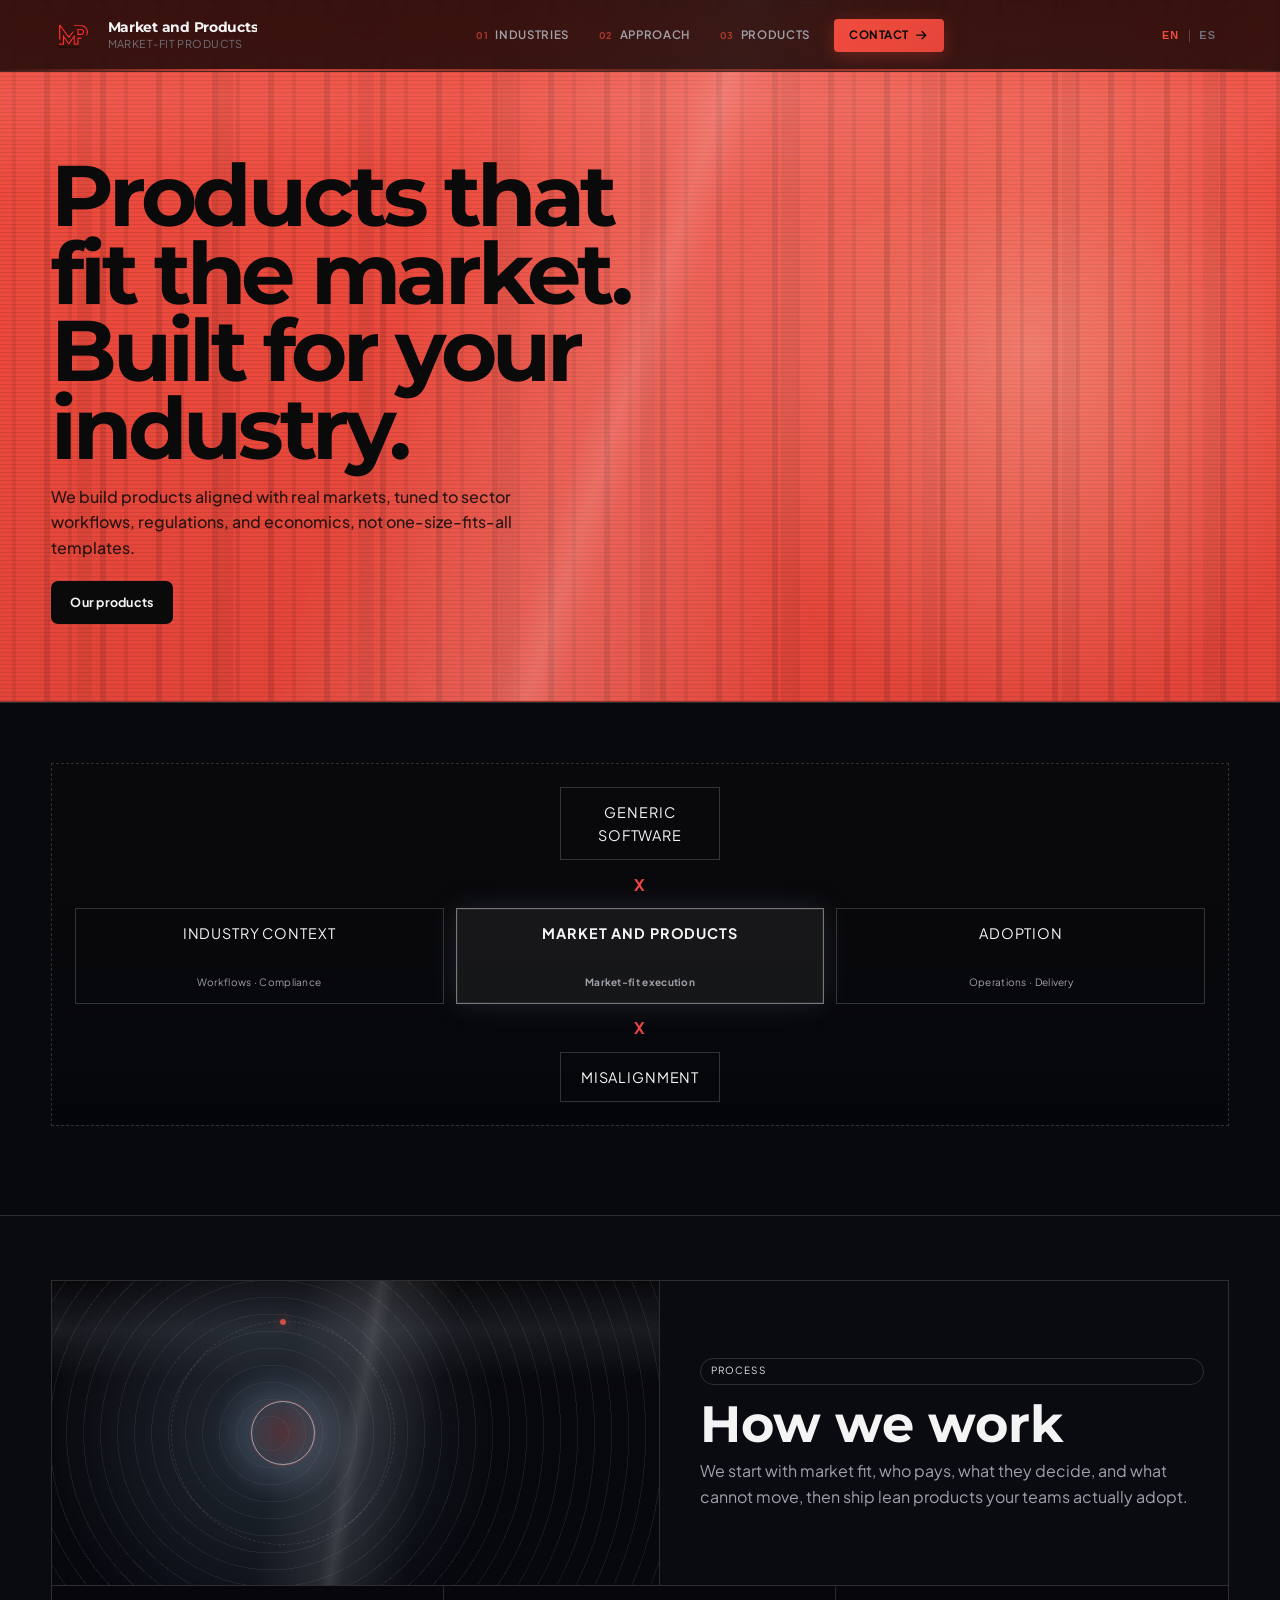
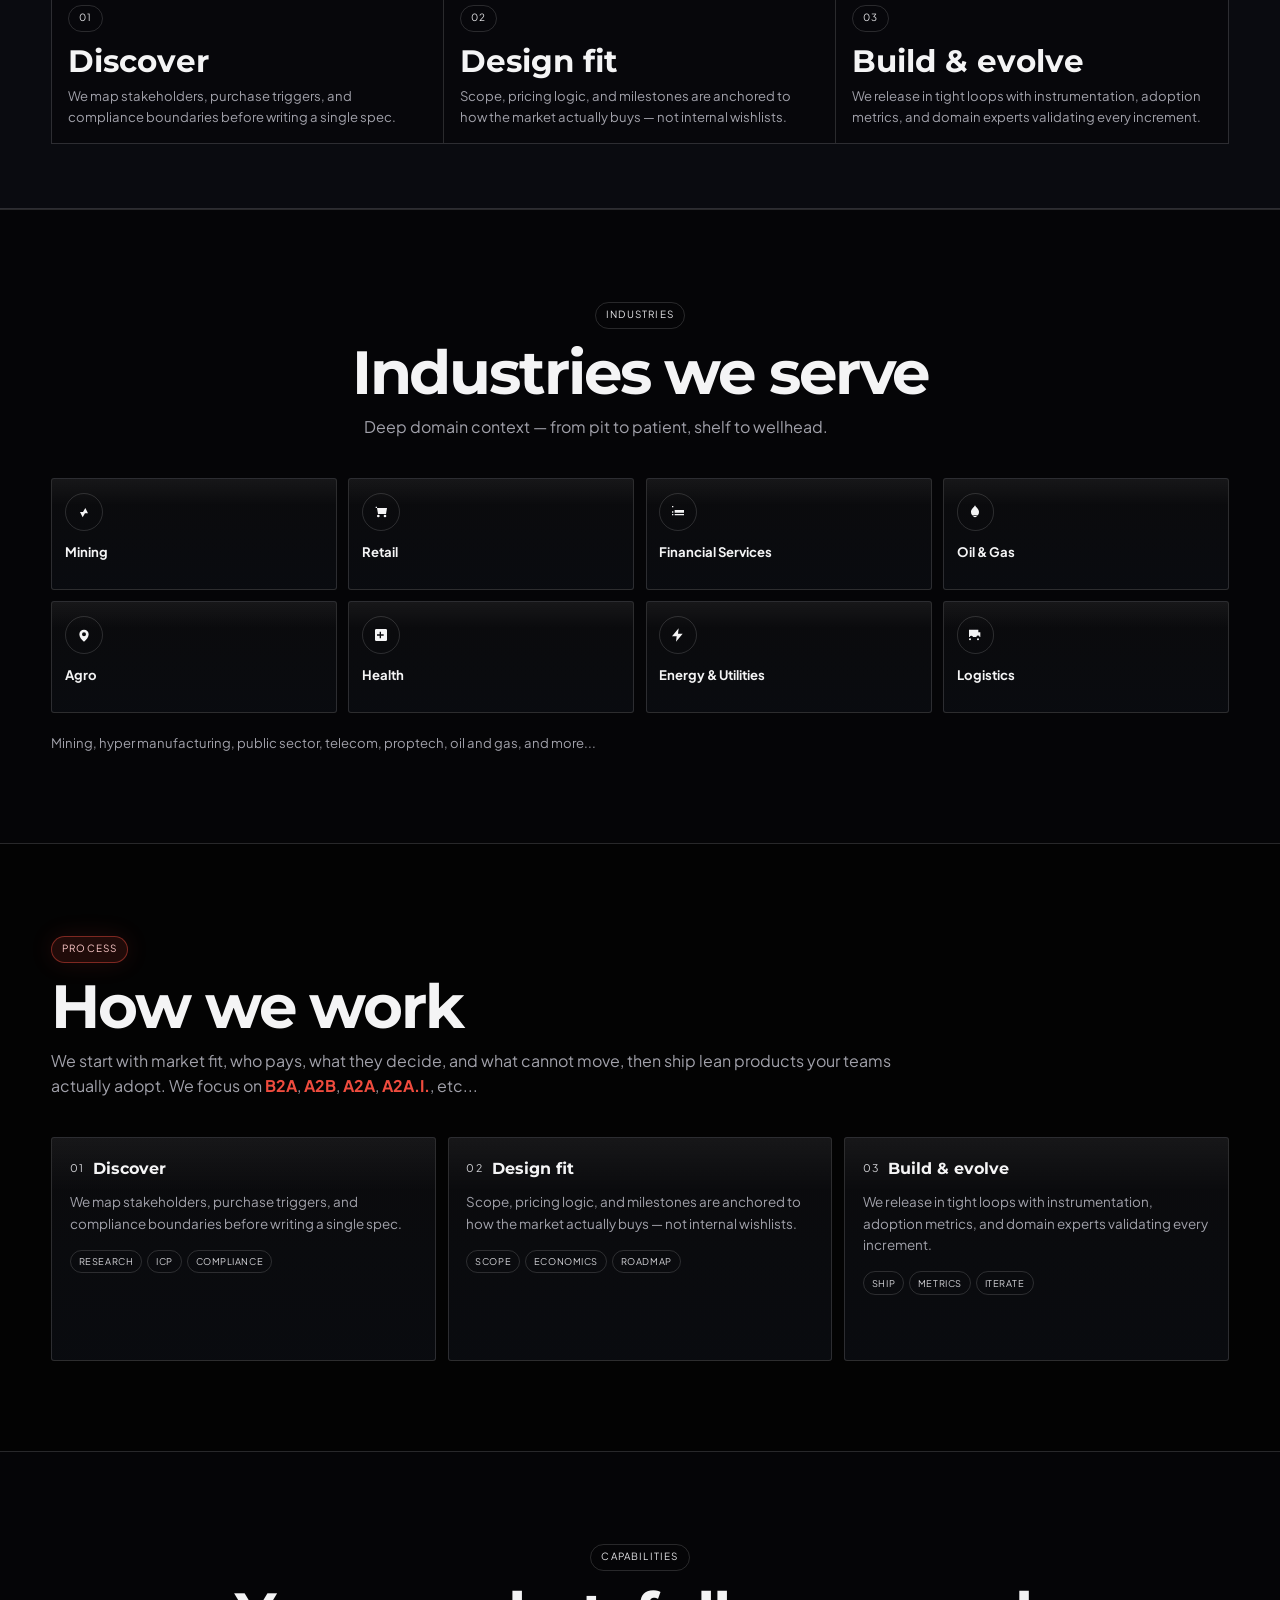
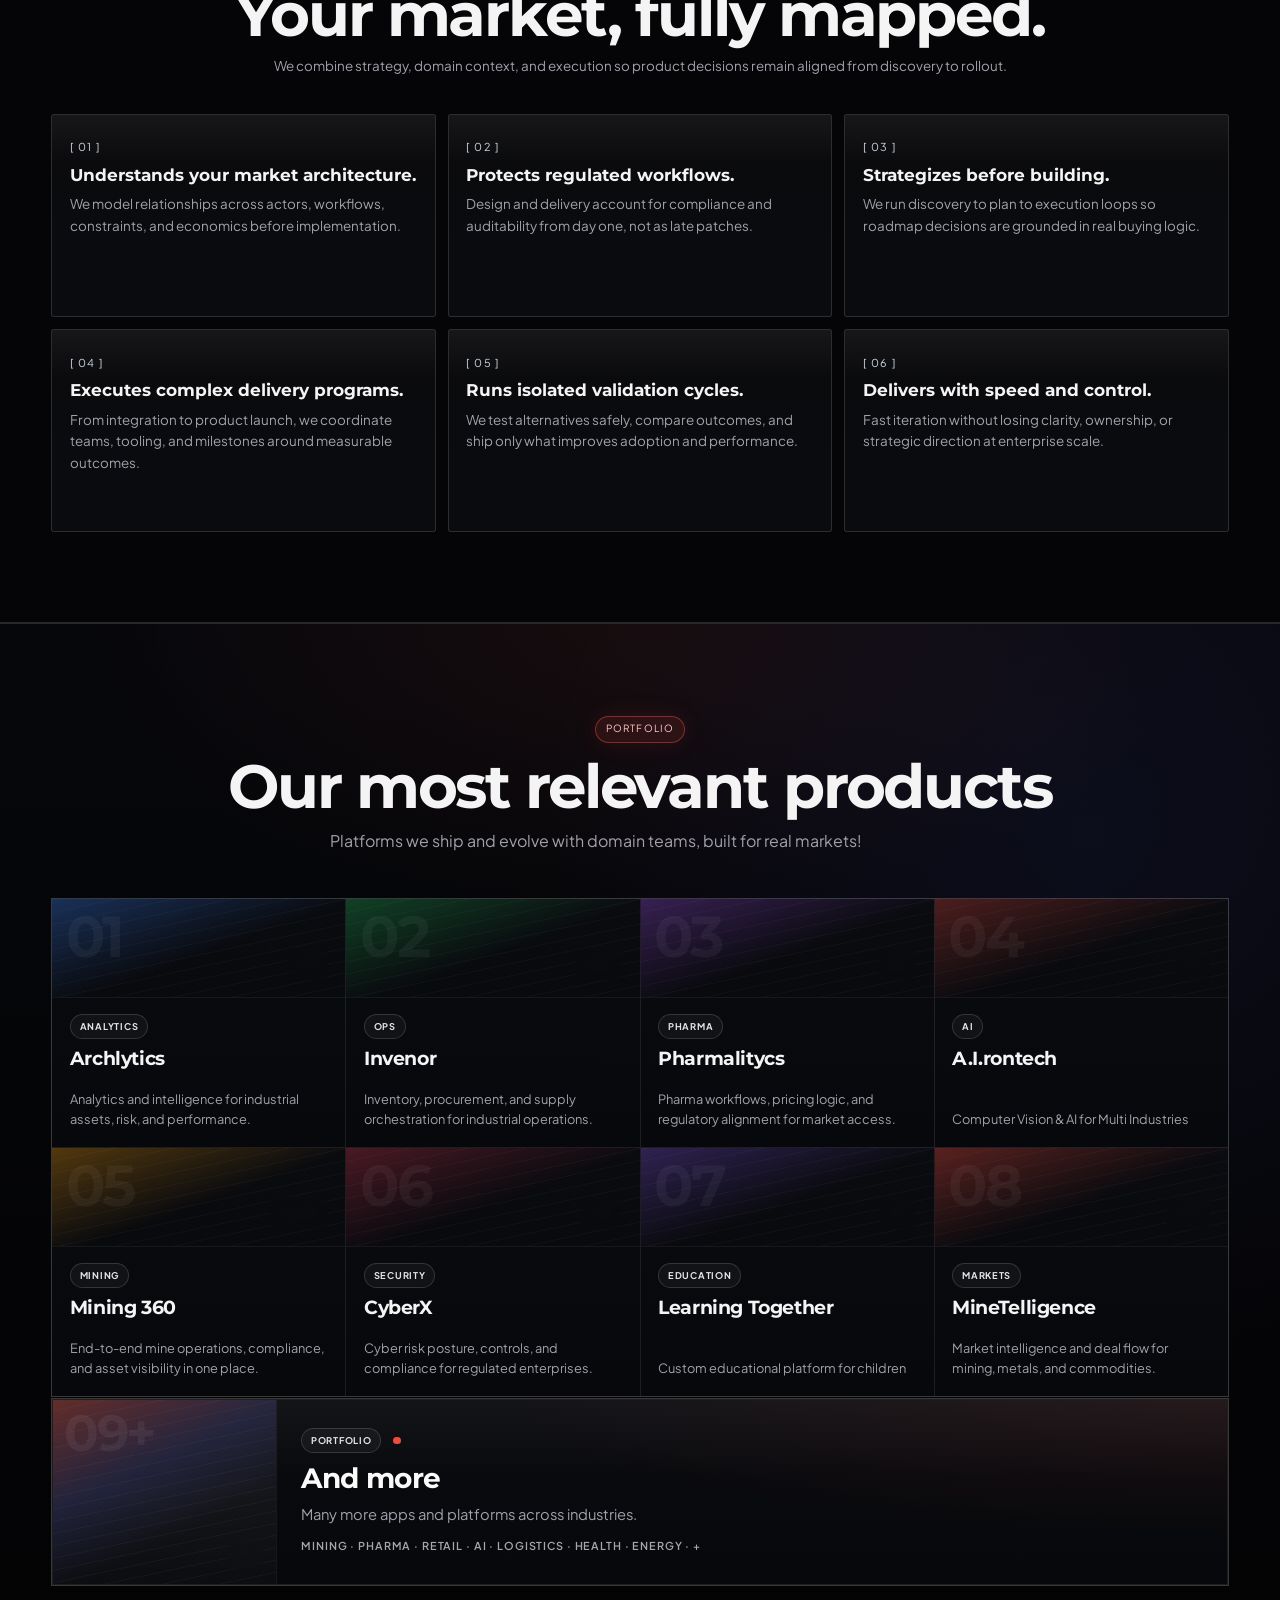
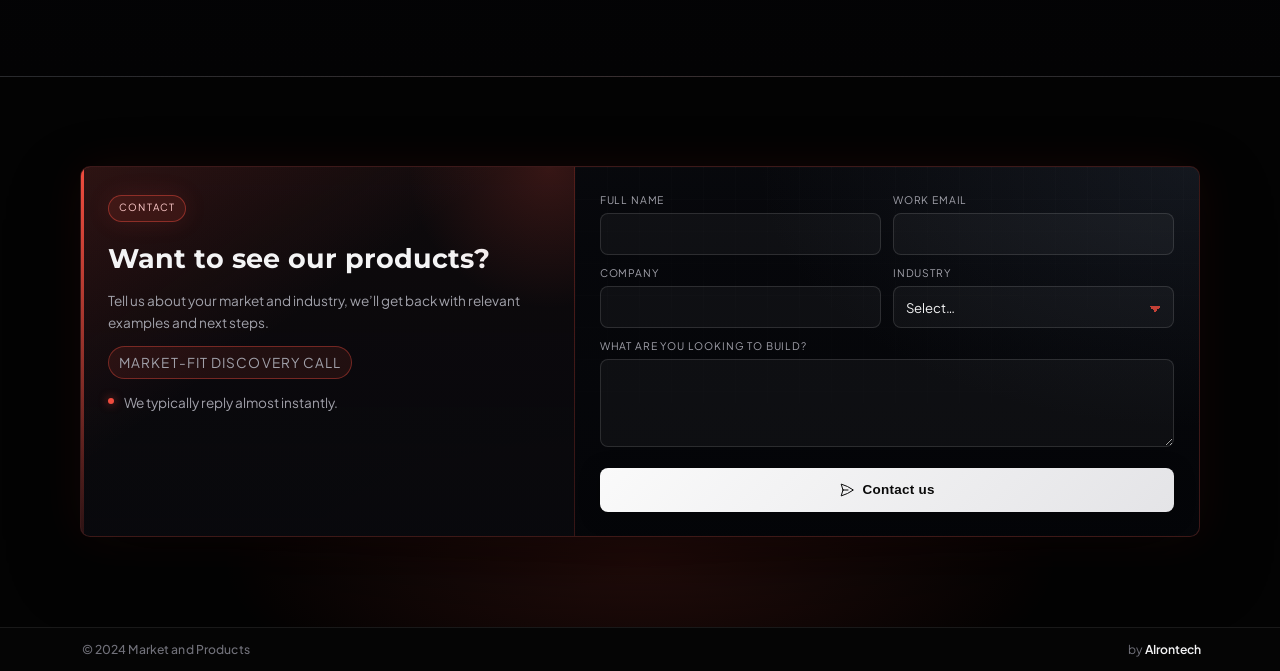
==== commit 9bc1f592: "fix(mp): renombrar Pharmalytics a Pharmalitycs en portfolio Actualiza el nombre del producto #03 en " ====
--- a/index.html
+++ b/index.html
@@ -360,7 +360,7 @@
                   <span class="product-card__badge" data-i18n="prod-badge-pharma">Pharma</span>
                   <span class="product-card__go" aria-hidden="true">↗</span>
                 </div>
-                <h3 data-i18n="prod-pharmatic-name">Pharmalytics</h3>
+                <h3 data-i18n="prod-pharmatic-name">Pharmalitycs</h3>
                 <p class="product-card__desc" data-i18n="prod-pharmatic-desc">Pharma workflows, pricing logic, and regulatory alignment for market access.</p>
               </div>
             </a>
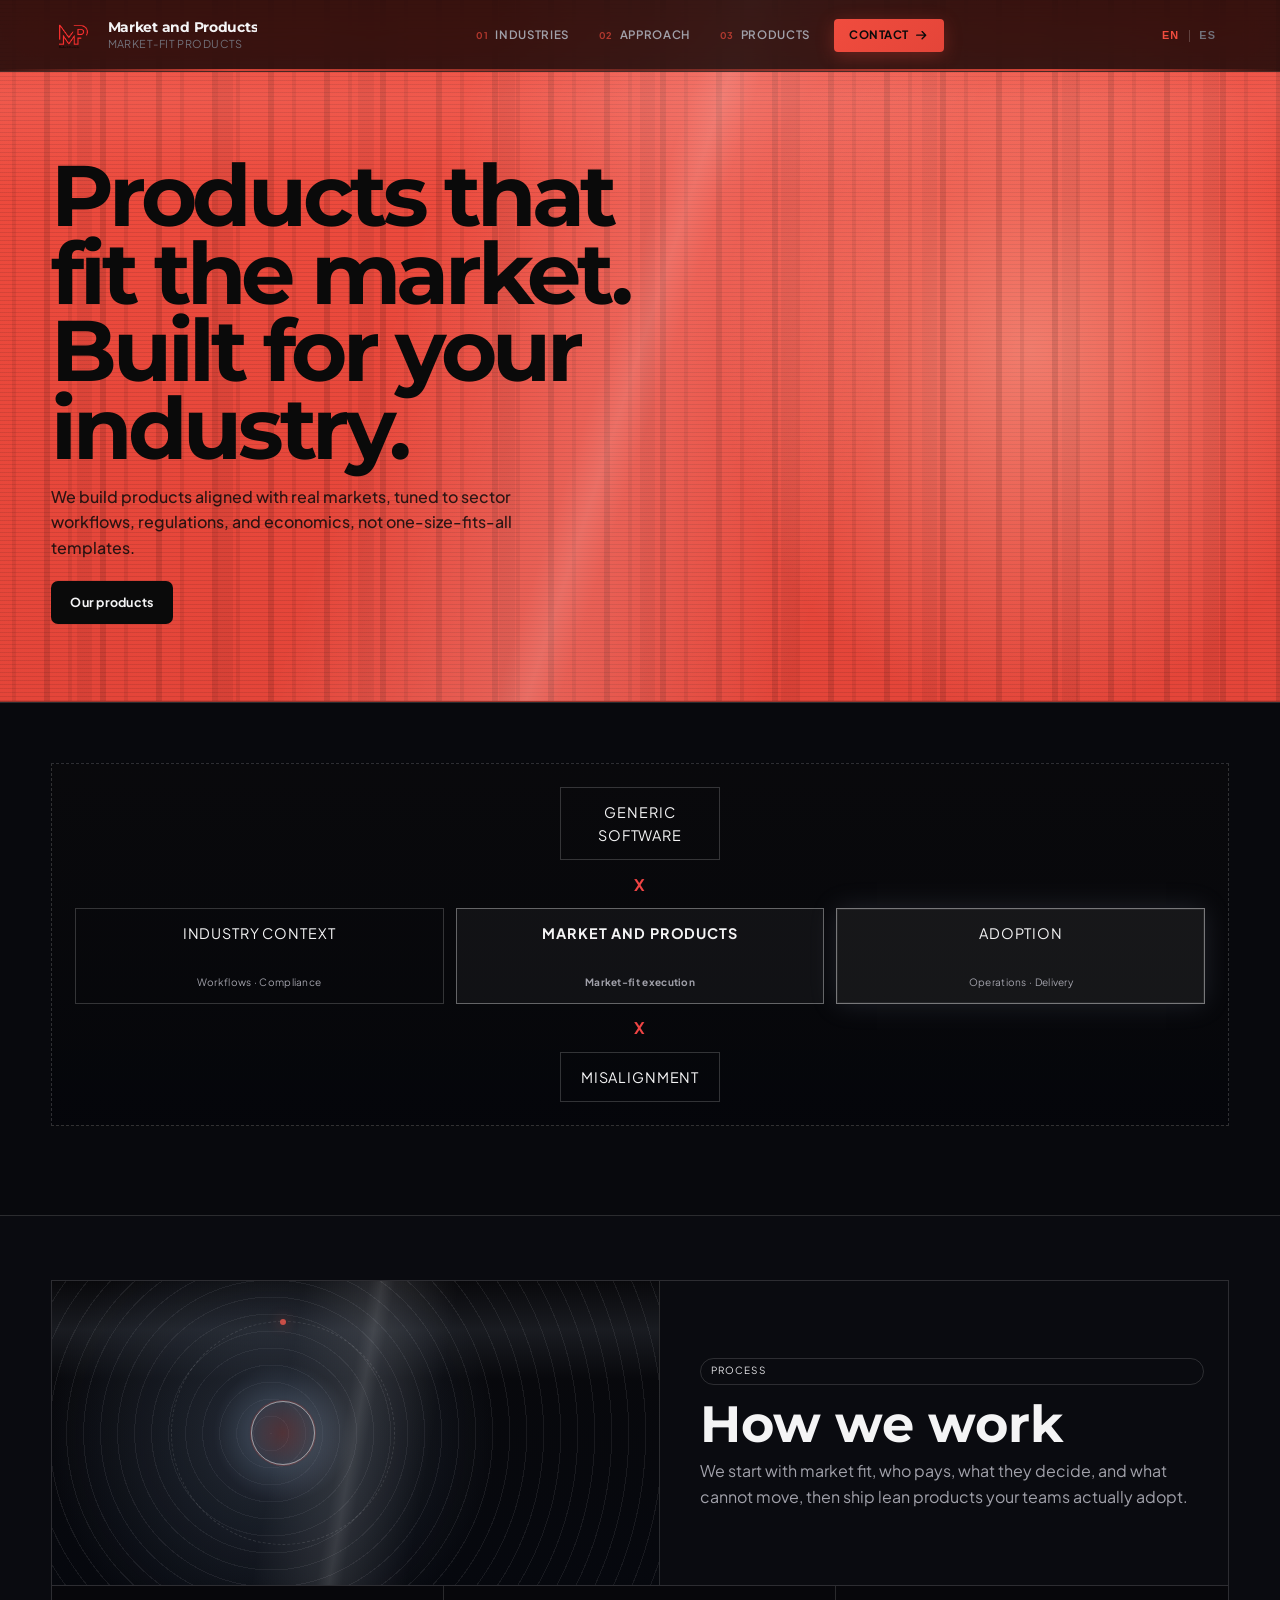
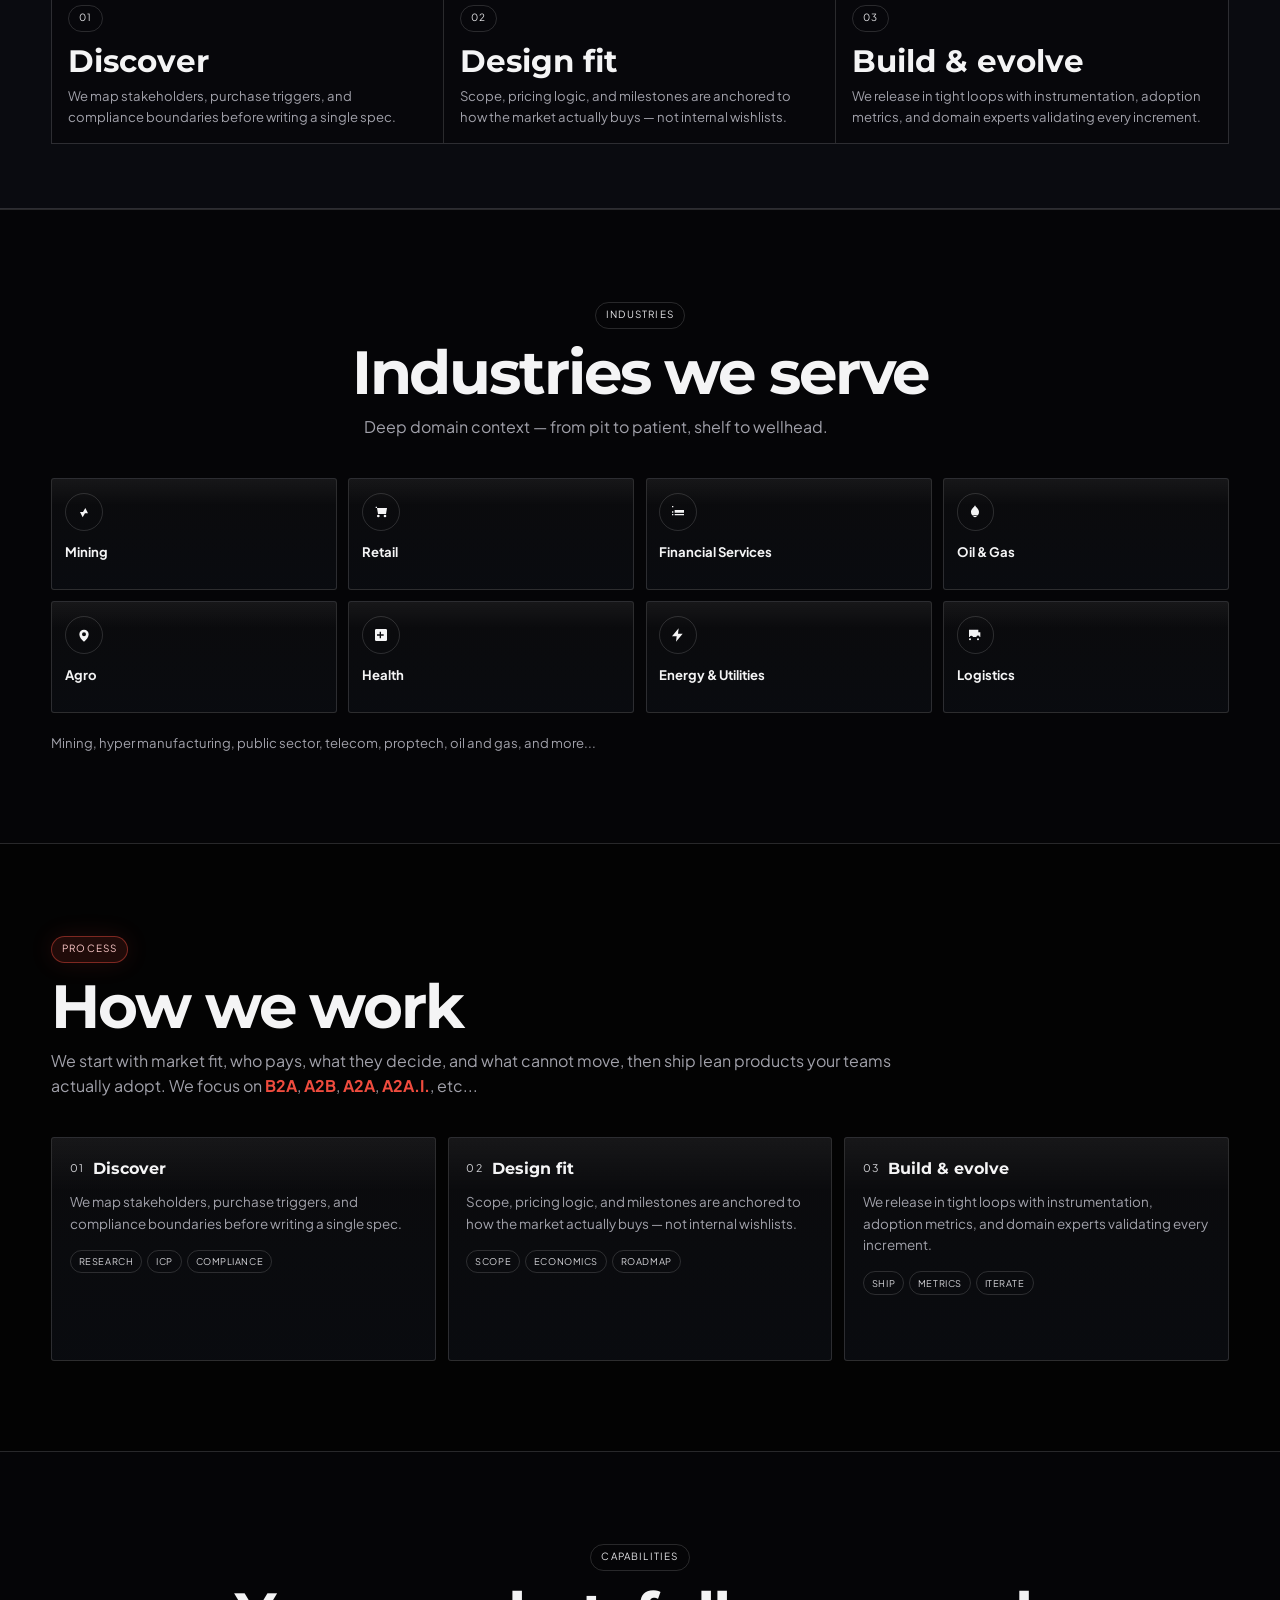
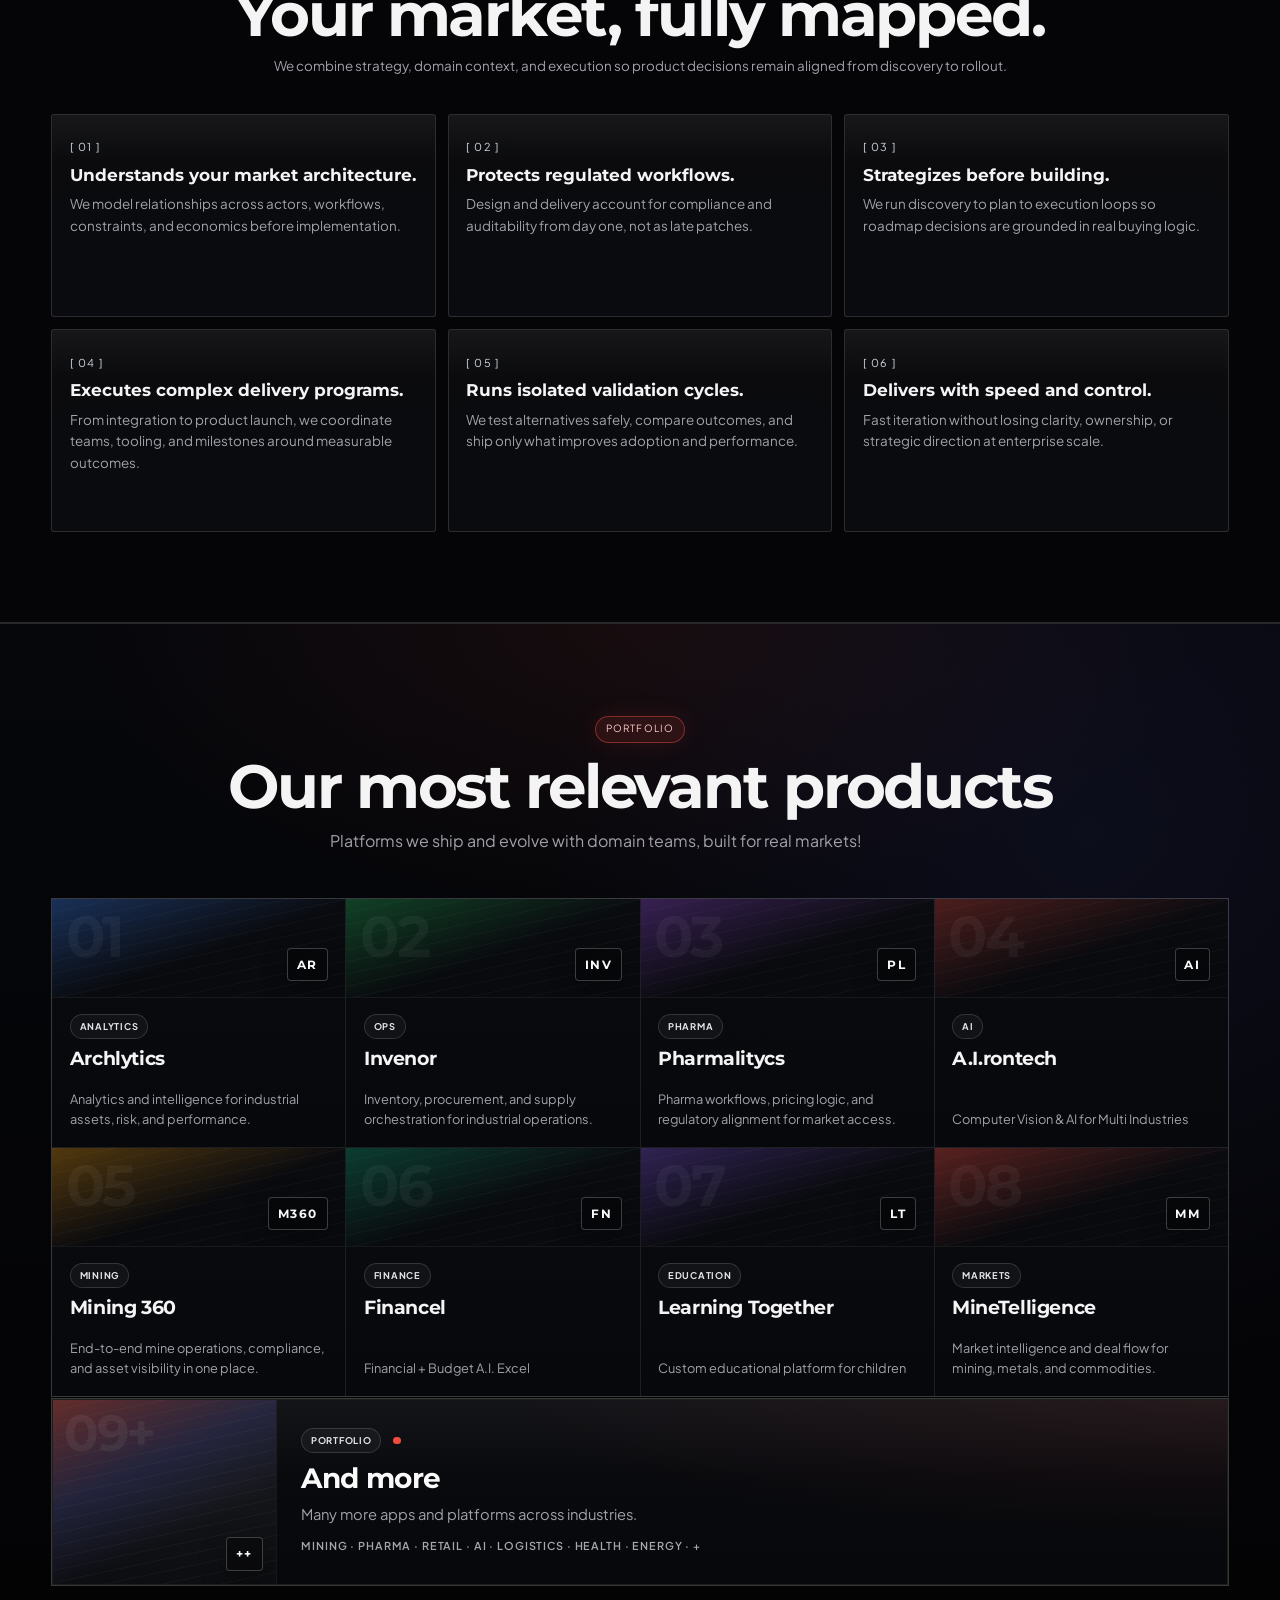
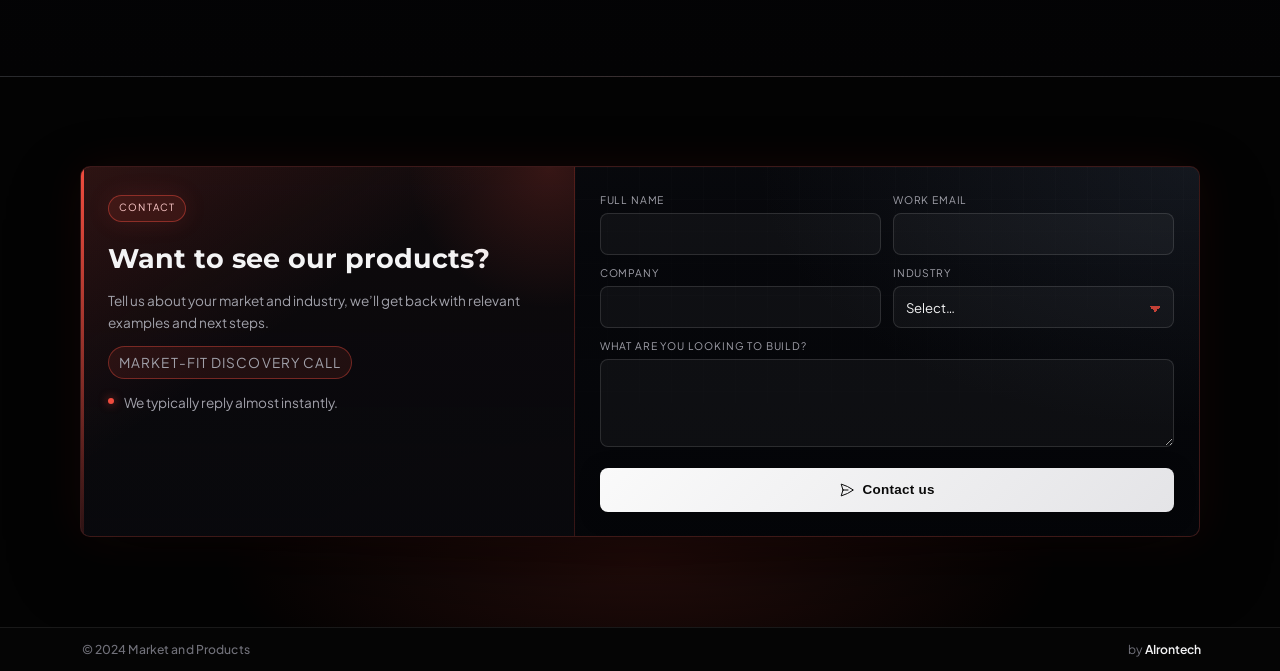
==== commit 24c2b9cc: "feat(mp): reemplazar CyberX por Financel con enlace dedicado Actualiza card #06 con badge Finance, c" ====
--- a/index.html
+++ b/index.html
@@ -398,18 +398,18 @@
             </a>
           </li>
           <li>
-            <a class="product-card product-card--link" href="https://www.airontechs.com/" data-product="cyberx" target="_blank" rel="noopener noreferrer">
-              <div class="product-card__visual">
-                <span class="product-card__mesh" aria-hidden="true"></span>
-                <span class="product-card__glyph" aria-hidden="true">CX</span>
-              </div>
-              <div class="product-card__body">
-                <div class="product-card__meta">
-                  <span class="product-card__badge" data-i18n="prod-badge-security">Security</span>
-                  <span class="product-card__go" aria-hidden="true">↗</span>
-                </div>
-                <h3 data-i18n="prod-cyberx-name">CyberX</h3>
-                <p class="product-card__desc" data-i18n="prod-cyberx-desc">Cyber risk posture, controls, and compliance for regulated enterprises.</p>
+            <a class="product-card product-card--link" href="https://financel.marketandproducts.com/" data-product="financel" target="_blank" rel="noopener noreferrer">
+              <div class="product-card__visual">
+                <span class="product-card__mesh" aria-hidden="true"></span>
+                <span class="product-card__glyph" aria-hidden="true">FN</span>
+              </div>
+              <div class="product-card__body">
+                <div class="product-card__meta">
+                  <span class="product-card__badge" data-i18n="prod-badge-finance">Finance</span>
+                  <span class="product-card__go" aria-hidden="true">↗</span>
+                </div>
+                <h3 data-i18n="prod-financel-name">Financel</h3>
+                <p class="product-card__desc" data-i18n="prod-financel-desc">Financial + Budget A.I. Excel</p>
               </div>
             </a>
           </li>
--- a/styles.css
+++ b/styles.css
@@ -1163,7 +1163,7 @@
 .product-card[data-product="invenor"] { --product-accent: rgba(34, 197, 94, 0.32); }
 .product-card[data-product="mining360"] { --product-accent: rgba(245, 158, 11, 0.34); }
 .product-card[data-product="pharmatic"] { --product-accent: rgba(168, 85, 247, 0.32); }
-.product-card[data-product="cyberx"] { --product-accent: rgba(244, 63, 94, 0.3); }
+.product-card[data-product="financel"] { --product-accent: rgba(16, 185, 129, 0.32); }
 .product-card[data-product="learningtogether"] { --product-accent: rgba(139, 92, 246, 0.32); }
 .product-card[data-product="marketmine"] { --product-accent: rgba(240, 76, 62, 0.38); }
 .product-card[data-product="airontech"] { --product-accent: rgba(240, 76, 62, 0.32); }
@@ -1172,7 +1172,7 @@
 .product-card:hover[data-product="invenor"] { box-shadow: 0 22px 50px rgba(34, 197, 94, 0.12); }
 .product-card:hover[data-product="mining360"] { box-shadow: 0 22px 50px rgba(245, 158, 11, 0.12); }
 .product-card:hover[data-product="pharmatic"] { box-shadow: 0 22px 50px rgba(168, 85, 247, 0.12); }
-.product-card:hover[data-product="cyberx"] { box-shadow: 0 22px 50px rgba(244, 63, 94, 0.12); }
+.product-card:hover[data-product="financel"] { box-shadow: 0 22px 50px rgba(16, 185, 129, 0.12); }
 .product-card:hover[data-product="learningtogether"] { box-shadow: 0 22px 50px rgba(139, 92, 246, 0.12); }
 .product-card:hover[data-product="marketmine"] { box-shadow: 0 22px 50px rgba(240, 76, 62, 0.18); }
 .product-card:hover[data-product="airontech"] { box-shadow: 0 22px 50px rgba(240, 76, 62, 0.14); }
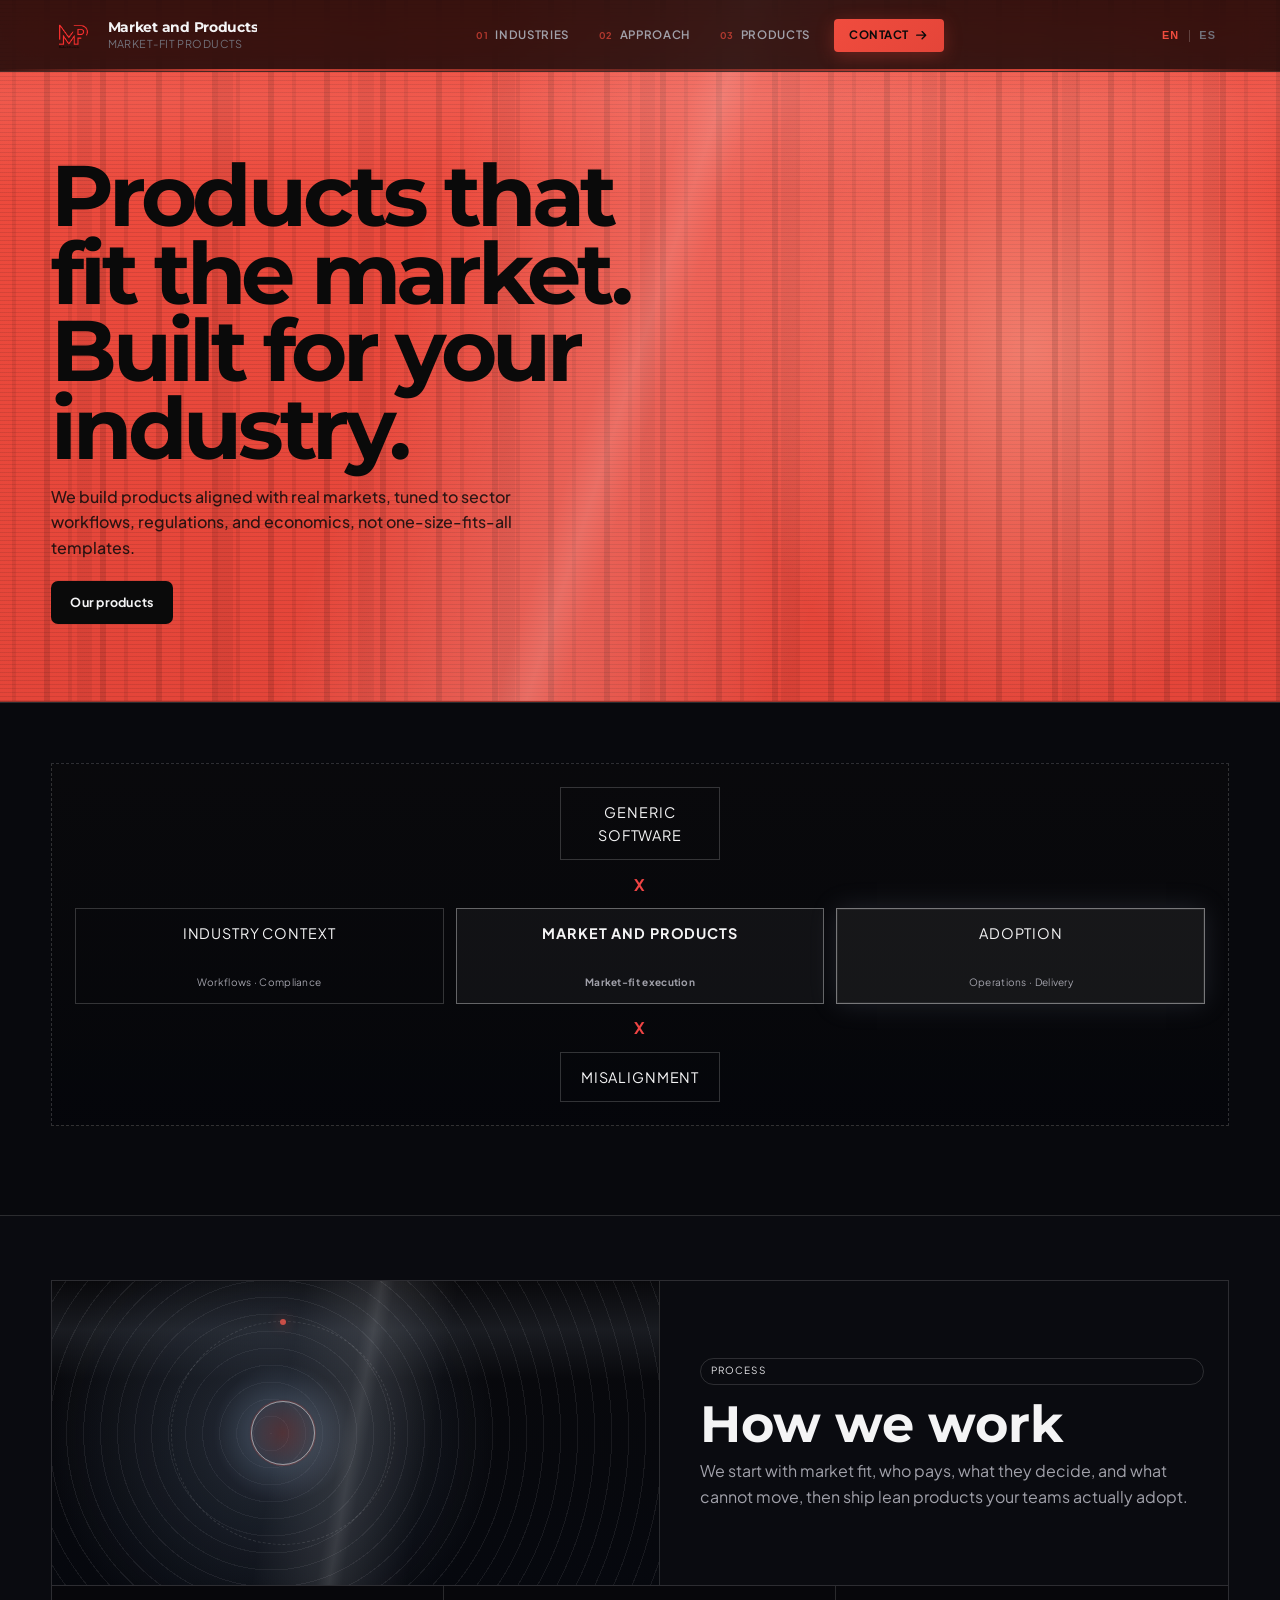
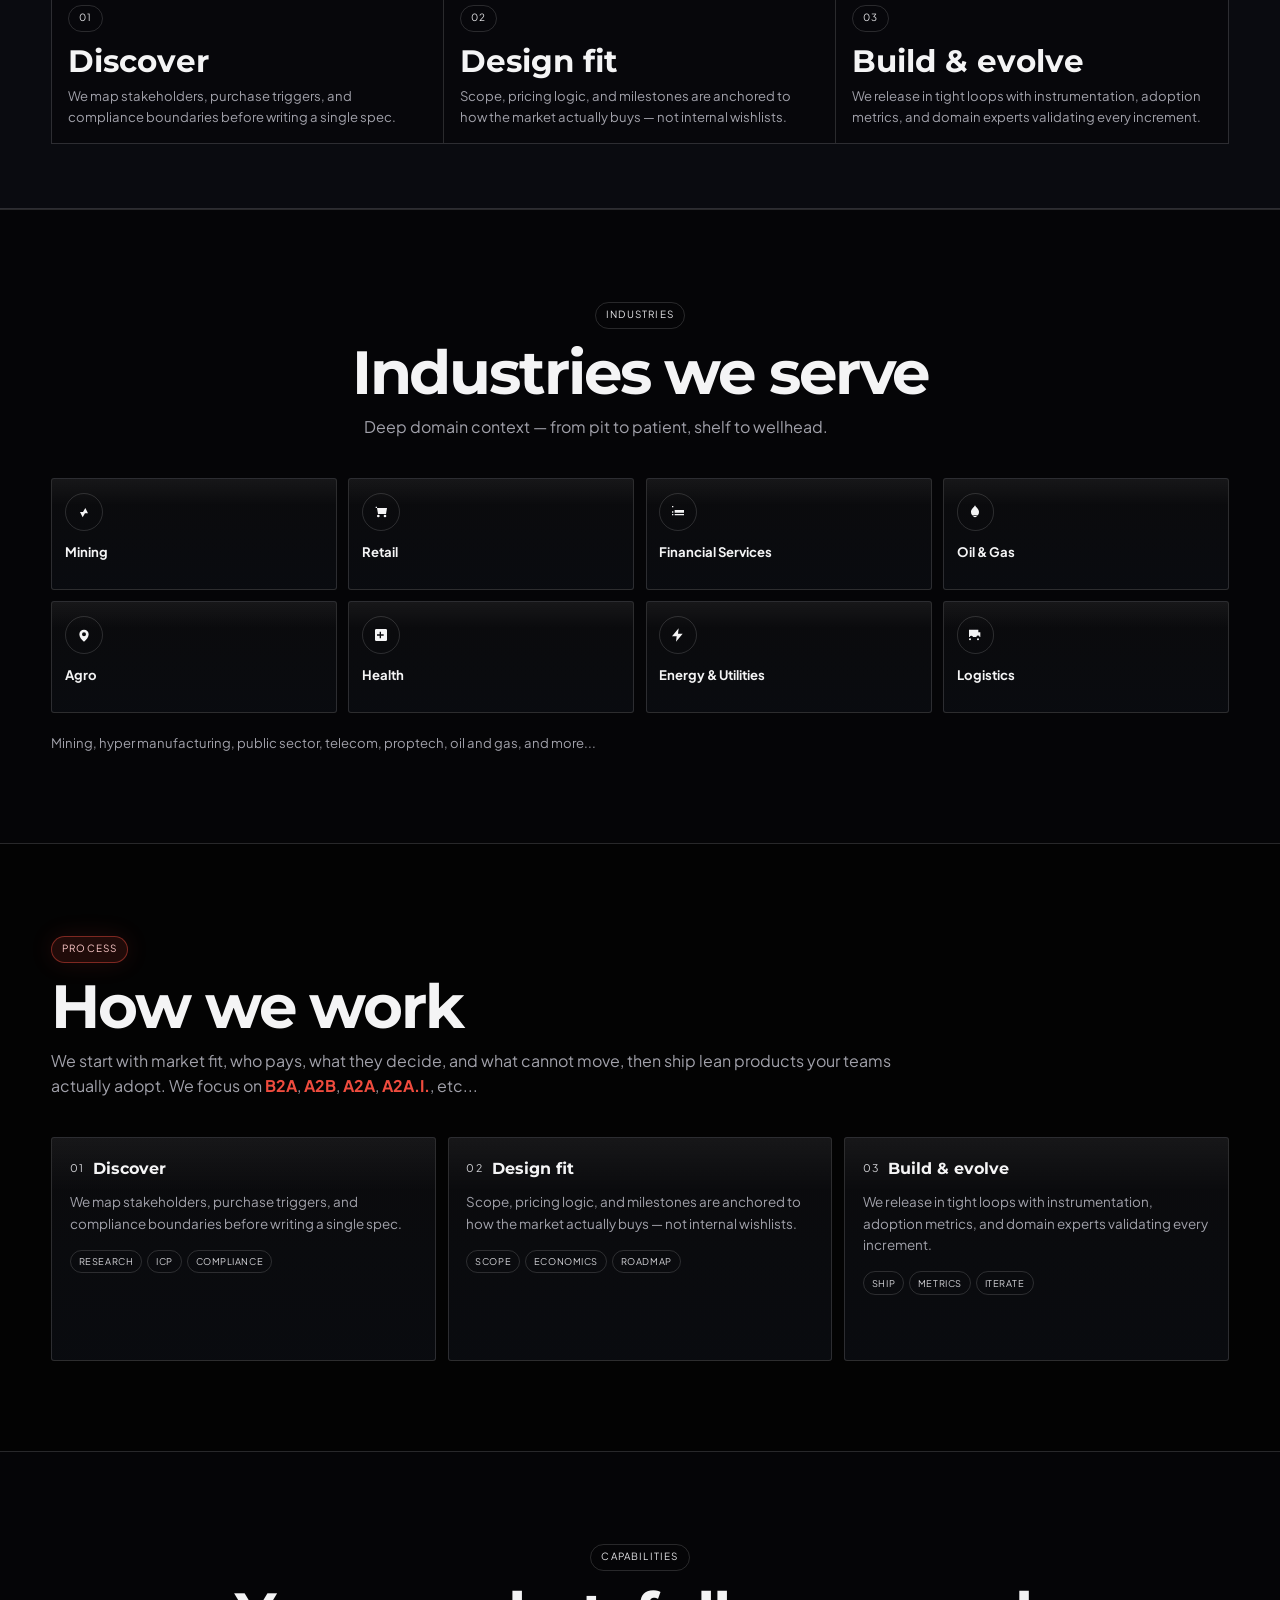
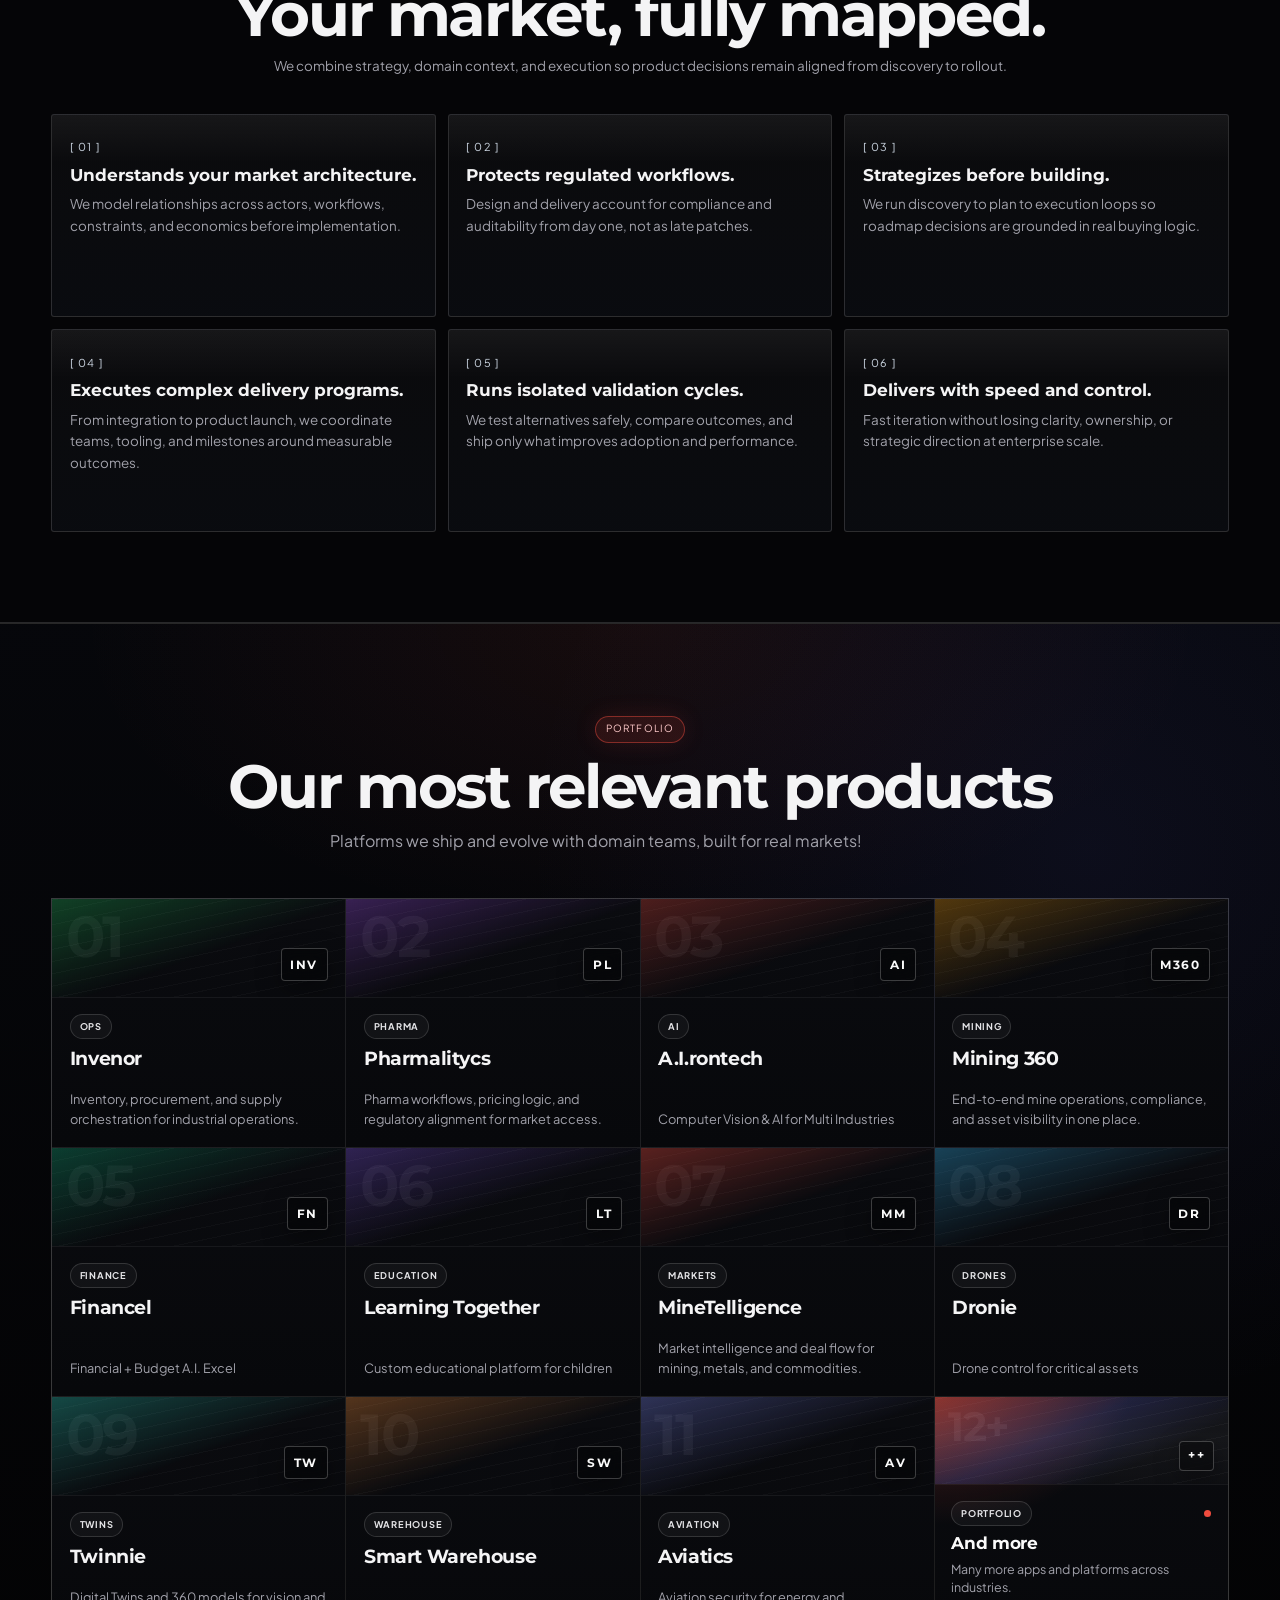
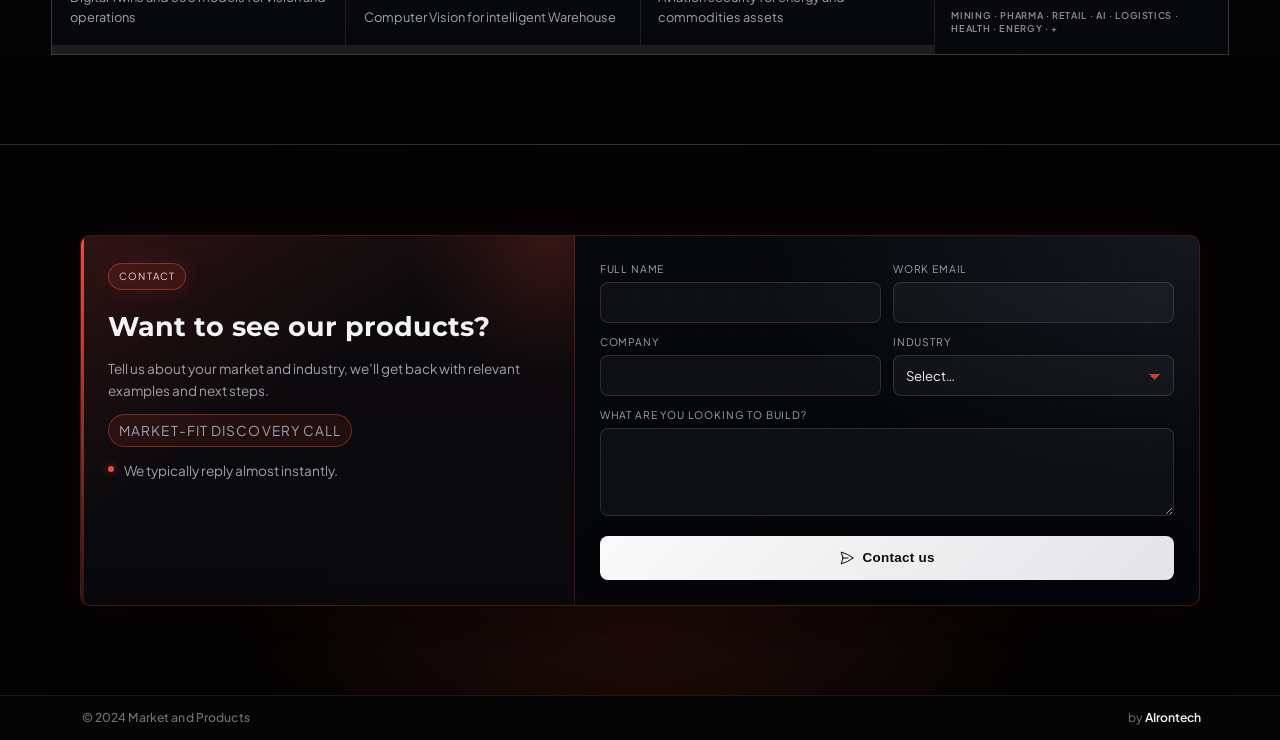
==== commit f3f05e6b: "Migrate landing to Cloudflare Pages and drop VPS/FTP deploy. Portfolio updates, UI-only contact form" ====
--- a/index.html
+++ b/index.html
@@ -12,7 +12,7 @@
   <link
     href="https://fonts.googleapis.com/css2?family=Montserrat:wght@500;600;700&family=Plus+Jakarta+Sans:wght@400;500;600;700&display=swap"
     rel="stylesheet" />
-  <link rel="stylesheet" href="styles.css?v=82" />
+  <link rel="stylesheet" href="styles.css?v=84" />
   <link rel="icon" type="image/png" href="logo.png" />
 </head>
 
@@ -318,22 +318,6 @@
         </div>
         <ul class="product-grid">
           <li>
-            <a class="product-card product-card--link" href="https://marketandproducts.com/Archlytic/" data-product="archlytics" target="_blank" rel="noopener noreferrer">
-              <div class="product-card__visual">
-                <span class="product-card__mesh" aria-hidden="true"></span>
-                <span class="product-card__glyph" aria-hidden="true">AR</span>
-              </div>
-              <div class="product-card__body">
-                <div class="product-card__meta">
-                  <span class="product-card__badge" data-i18n="prod-badge-analytics">Analytics</span>
-                  <span class="product-card__go" aria-hidden="true">↗</span>
-                </div>
-                <h3 data-i18n="prod-archlytics-name">Archlytics</h3>
-                <p class="product-card__desc" data-i18n="prod-archlytics-desc">Analytics and intelligence for industrial assets, risk, and performance.</p>
-              </div>
-            </a>
-          </li>
-          <li>
             <a class="product-card product-card--link" href="https://invenor.group/" data-product="invenor" target="_blank" rel="noopener noreferrer">
               <div class="product-card__visual">
                 <span class="product-card__mesh" aria-hidden="true"></span>
@@ -350,7 +334,7 @@
             </a>
           </li>
           <li>
-            <a class="product-card product-card--link" href="https://pharmalytics.marketandproducts.com/" data-product="pharmatic" target="_blank" rel="noopener noreferrer">
+            <a class="product-card product-card--link" href="https://pharmalytics.airontechs.com/" data-product="pharmatic" target="_blank" rel="noopener noreferrer">
               <div class="product-card__visual">
                 <span class="product-card__mesh" aria-hidden="true"></span>
                 <span class="product-card__glyph" aria-hidden="true">PL</span>
@@ -445,28 +429,92 @@
               </div>
             </a>
           </li>
+          <li>
+            <a class="product-card product-card--link" href="https://www.airontechs.com/" data-product="dronie" target="_blank" rel="noopener noreferrer">
+              <div class="product-card__visual">
+                <span class="product-card__mesh" aria-hidden="true"></span>
+                <span class="product-card__glyph" aria-hidden="true">DR</span>
+              </div>
+              <div class="product-card__body">
+                <div class="product-card__meta">
+                  <span class="product-card__badge" data-i18n="prod-badge-drones">Drones</span>
+                  <span class="product-card__go" aria-hidden="true">↗</span>
+                </div>
+                <h3 data-i18n="prod-dronie-name">Dronie</h3>
+                <p class="product-card__desc" data-i18n="prod-dronie-desc">Drone control for critical assets</p>
+              </div>
+            </a>
+          </li>
+          <li>
+            <a class="product-card product-card--link" href="https://www.airontechs.com/" data-product="twinnie" target="_blank" rel="noopener noreferrer">
+              <div class="product-card__visual">
+                <span class="product-card__mesh" aria-hidden="true"></span>
+                <span class="product-card__glyph" aria-hidden="true">TW</span>
+              </div>
+              <div class="product-card__body">
+                <div class="product-card__meta">
+                  <span class="product-card__badge" data-i18n="prod-badge-twins">Twins</span>
+                  <span class="product-card__go" aria-hidden="true">↗</span>
+                </div>
+                <h3 data-i18n="prod-twinnie-name">Twinnie</h3>
+                <p class="product-card__desc" data-i18n="prod-twinnie-desc">Digital Twins and 360 models for vision and operations</p>
+              </div>
+            </a>
+          </li>
+          <li>
+            <a class="product-card product-card--link" href="https://www.airontechs.com/" data-product="smartwarehouse" target="_blank" rel="noopener noreferrer">
+              <div class="product-card__visual">
+                <span class="product-card__mesh" aria-hidden="true"></span>
+                <span class="product-card__glyph" aria-hidden="true">SW</span>
+              </div>
+              <div class="product-card__body">
+                <div class="product-card__meta">
+                  <span class="product-card__badge" data-i18n="prod-badge-warehouse">Warehouse</span>
+                  <span class="product-card__go" aria-hidden="true">↗</span>
+                </div>
+                <h3 data-i18n="prod-smartwarehouse-name">Smart Warehouse</h3>
+                <p class="product-card__desc" data-i18n="prod-smartwarehouse-desc">Computer Vision for intelligent Warehouse</p>
+              </div>
+            </a>
+          </li>
+          <li>
+            <a class="product-card product-card--link" href="https://www.airontechs.com/" data-product="aviatics" target="_blank" rel="noopener noreferrer">
+              <div class="product-card__visual">
+                <span class="product-card__mesh" aria-hidden="true"></span>
+                <span class="product-card__glyph" aria-hidden="true">AV</span>
+              </div>
+              <div class="product-card__body">
+                <div class="product-card__meta">
+                  <span class="product-card__badge" data-i18n="prod-badge-aviation">Aviation</span>
+                  <span class="product-card__go" aria-hidden="true">↗</span>
+                </div>
+                <h3 data-i18n="prod-aviatics-name">Aviatics</h3>
+                <p class="product-card__desc" data-i18n="prod-aviatics-desc">Aviation security for energy and commodities assets</p>
+              </div>
+            </a>
+          </li>
+          <li class="products-more">
+            <article class="products-more__panel" data-product="more">
+              <div class="products-more__visual" aria-hidden="true">
+                <span class="products-more__mesh"></span>
+                <span class="products-more__scan"></span>
+                <span class="products-more__watermark">12+</span>
+                <span class="products-more__glyph">++</span>
+              </div>
+              <div class="products-more__body">
+                <div class="products-more__meta">
+                  <span class="product-card__badge" data-i18n="products-more-badge">Portfolio</span>
+                  <span class="products-more__pulse" aria-hidden="true"></span>
+                </div>
+                <h3 class="products-more__title">
+                  <span data-i18n="products-more">And more</span>
+                </h3>
+                <p class="products-more__sub" data-i18n="products-more-sub">Many more apps and platforms across industries.</p>
+                <p class="products-more__tags" data-i18n="products-more-tags">Mining · Pharma · Retail · AI · Logistics · Health · Energy · +</p>
+              </div>
+            </article>
+          </li>
         </ul>
-        <div class="products-more">
-          <article class="products-more__panel">
-            <div class="products-more__visual" aria-hidden="true">
-              <span class="products-more__mesh"></span>
-              <span class="products-more__scan"></span>
-              <span class="products-more__watermark">09+</span>
-              <span class="products-more__glyph">++</span>
-            </div>
-            <div class="products-more__body">
-              <div class="products-more__meta">
-                <span class="product-card__badge" data-i18n="products-more-badge">Portfolio</span>
-                <span class="products-more__pulse" aria-hidden="true"></span>
-              </div>
-              <h3 class="products-more__title">
-                <span data-i18n="products-more">And more</span>
-              </h3>
-              <p class="products-more__sub" data-i18n="products-more-sub">Many more apps and platforms across industries.</p>
-              <p class="products-more__tags" data-i18n="products-more-tags">Mining · Pharma · Retail · AI · Logistics · Health · Energy · +</p>
-            </div>
-          </article>
-        </div>
       </div>
     </section>
 
@@ -481,7 +529,7 @@
               <p class="contact-card__tag" data-i18n="contact-note">Market-fit discovery call</p>
               <p class="contact-form__hint" data-i18n="contact-hint">We typically reply almost instantly.</p>
             </aside>
-            <form class="contact-form" id="contact-form" novalidate action="contact.php" method="post">
+            <form class="contact-form" id="contact-form" novalidate>
               <div class="contact-field contact-field--honeypot" aria-hidden="true">
                 <label for="contact-website">Website</label>
                 <input type="text" id="contact-website" name="website" tabindex="-1" autocomplete="off" />
@@ -559,7 +607,7 @@
     </svg>
   </a>
 
-  <script src="script.js?v=80"></script>
+  <script src="script.js?v=83"></script>
 </body>
 
 </html>
--- a/styles.css
+++ b/styles.css
@@ -849,21 +849,21 @@
 .products-head { margin-bottom: 2.8rem; }
 
 .products-more {
-  margin-top: 1px;
-  border: 1px solid rgba(255, 255, 255, 0.12);
-  background: rgba(255, 255, 255, 0.1);
-  padding: 1px;
+  display: contents;
 }
 
 .products-more__panel {
-  display: grid;
-  grid-template-columns: minmax(9.5rem, 14rem) 1fr;
-  min-height: 11.5rem;
+  --product-accent: rgba(240, 76, 62, 0.28);
+  display: flex;
+  flex-direction: column;
+  min-height: 15.5rem;
+  height: 100%;
   position: relative;
   overflow: hidden;
   background:
-    radial-gradient(120% 140% at 100% 0%, rgba(240, 76, 62, 0.08), transparent 52%),
+    radial-gradient(120% 90% at 0% 0%, var(--product-accent), transparent 55%),
     linear-gradient(180deg, rgba(10, 11, 15, 0.98), rgba(6, 7, 10, 0.96));
+  transition: transform 0.26s cubic-bezier(0.22, 1, 0.36, 1), box-shadow 0.2s;
 }
 
 .products-more__panel::before {
@@ -871,20 +871,48 @@
   position: absolute;
   inset: 0;
   pointer-events: none;
-  background: linear-gradient(180deg, rgba(255, 255, 255, 0.04), transparent 42%);
-}
+  opacity: 0;
+  transition: opacity 0.25s ease;
+  background: linear-gradient(180deg, rgba(255, 255, 255, 0.05), transparent 40%);
+}
+
+.products-more__panel:hover {
+  transform: translateY(-2px);
+  box-shadow: 0 22px 50px rgba(240, 76, 62, 0.14);
+}
+
+.products-more__panel:hover::before { opacity: 1; }
 
 .products-more__visual {
   position: relative;
+  flex: 0 0 5.5rem;
   overflow: hidden;
-  border-right: 1px solid rgba(255, 255, 255, 0.06);
+  border-bottom: 1px solid rgba(255, 255, 255, 0.06);
+  display: flex;
+  align-items: flex-end;
+  justify-content: flex-end;
+  padding: 0.85rem;
+}
+
+.products-more__visual::before {
+  content: "12+";
+  position: absolute;
+  left: 0.85rem;
+  top: 0.55rem;
+  font-family: "Montserrat", system-ui, sans-serif;
+  font-size: clamp(2.4rem, 3.2vw, 3rem);
+  font-weight: 700;
+  line-height: 1;
+  letter-spacing: -0.04em;
+  color: rgba(255, 255, 255, 0.07);
+  pointer-events: none;
 }
 
 .products-more__mesh {
   position: absolute;
   inset: 0;
   background:
-    linear-gradient(155deg, rgba(240, 76, 62, 0.34) 0%, rgba(99, 102, 241, 0.16) 38%, transparent 68%),
+    linear-gradient(155deg, rgba(240, 76, 62, 0.38) 0%, rgba(99, 102, 241, 0.18) 42%, transparent 72%),
     repeating-linear-gradient(
       -12deg,
       transparent 0,
@@ -892,6 +920,11 @@
       rgba(255, 255, 255, 0.03) 11px,
       rgba(255, 255, 255, 0.03) 12px
     );
+  transition: transform 0.55s cubic-bezier(0.22, 1, 0.36, 1);
+}
+
+.products-more__panel:hover .products-more__mesh {
+  transform: scale(1.06);
 }
 
 .products-more__scan {
@@ -911,29 +944,16 @@
   100% { transform: translateY(60%); }
 }
 
-.products-more__watermark {
-  position: absolute;
-  left: 0.65rem;
-  top: 0.45rem;
-  font-family: "Montserrat", system-ui, sans-serif;
-  font-size: clamp(2.6rem, 4vw, 3.4rem);
-  font-weight: 700;
-  line-height: 1;
-  letter-spacing: -0.04em;
-  color: rgba(255, 255, 255, 0.06);
-  pointer-events: none;
-}
+.products-more__watermark { display: none; }
 
 .products-more__glyph {
-  position: absolute;
-  right: 0.85rem;
-  bottom: 0.85rem;
+  position: relative;
   z-index: 1;
   font-family: "Montserrat", system-ui, sans-serif;
-  font-size: 0.78rem;
+  font-size: 0.72rem;
   font-weight: 700;
   letter-spacing: 0.12em;
-  padding: 0.35rem 0.55rem;
+  padding: 0.3rem 0.5rem;
   border: 1px solid rgba(255, 255, 255, 0.22);
   border-radius: 4px;
   color: #fafafa;
@@ -946,15 +966,16 @@
   position: relative;
   z-index: 1;
   display: flex;
+  flex: 1;
   flex-direction: column;
-  justify-content: center;
-  gap: 0.55rem;
-  padding: 1.35rem 1.5rem 1.45rem;
+  gap: 0.45rem;
+  padding: 1rem 1.05rem 1.15rem;
 }
 
 .products-more__meta {
   display: flex;
   align-items: center;
+  justify-content: space-between;
   gap: 0.75rem;
 }
 
@@ -975,27 +996,32 @@
 
 .products-more__title {
   font-family: "Montserrat", system-ui, sans-serif;
-  font-size: clamp(1.35rem, 2.2vw, 1.85rem);
+  font-size: 1.05rem;
   font-weight: 700;
-  line-height: 1.15;
+  line-height: 1.2;
   letter-spacing: -0.02em;
   color: #fafafa;
 }
 
 .products-more__sub {
-  max-width: 34rem;
-  font-size: 0.92rem;
-  line-height: 1.55;
+  font-size: 0.78rem;
+  line-height: 1.45;
   color: var(--muted);
+  display: -webkit-box;
+  -webkit-line-clamp: 3;
+  -webkit-box-orient: vertical;
+  overflow: hidden;
 }
 
 .products-more__tags {
-  margin-top: 0.15rem;
-  font-size: 0.68rem;
+  margin-top: auto;
+  padding-top: 0.35rem;
+  font-size: 0.58rem;
   font-weight: 600;
-  letter-spacing: 0.08em;
+  letter-spacing: 0.07em;
   text-transform: uppercase;
-  color: rgba(228, 228, 231, 0.72);
+  color: rgba(228, 228, 231, 0.62);
+  line-height: 1.4;
 }
 
 .product-grid {
@@ -1159,7 +1185,6 @@
 
 .product-card:hover .product-card__desc { color: #d4d4d8; }
 
-.product-card[data-product="archlytics"] { --product-accent: rgba(59, 130, 246, 0.35); }
 .product-card[data-product="invenor"] { --product-accent: rgba(34, 197, 94, 0.32); }
 .product-card[data-product="mining360"] { --product-accent: rgba(245, 158, 11, 0.34); }
 .product-card[data-product="pharmatic"] { --product-accent: rgba(168, 85, 247, 0.32); }
@@ -1167,8 +1192,11 @@
 .product-card[data-product="learningtogether"] { --product-accent: rgba(139, 92, 246, 0.32); }
 .product-card[data-product="marketmine"] { --product-accent: rgba(240, 76, 62, 0.38); }
 .product-card[data-product="airontech"] { --product-accent: rgba(240, 76, 62, 0.32); }
-
-.product-card:hover[data-product="archlytics"] { box-shadow: 0 22px 50px rgba(59, 130, 246, 0.12); }
+.product-card[data-product="dronie"] { --product-accent: rgba(56, 189, 248, 0.34); }
+.product-card[data-product="twinnie"] { --product-accent: rgba(45, 212, 191, 0.34); }
+.product-card[data-product="smartwarehouse"] { --product-accent: rgba(251, 146, 60, 0.34); }
+.product-card[data-product="aviatics"] { --product-accent: rgba(129, 140, 248, 0.34); }
+
 .product-card:hover[data-product="invenor"] { box-shadow: 0 22px 50px rgba(34, 197, 94, 0.12); }
 .product-card:hover[data-product="mining360"] { box-shadow: 0 22px 50px rgba(245, 158, 11, 0.12); }
 .product-card:hover[data-product="pharmatic"] { box-shadow: 0 22px 50px rgba(168, 85, 247, 0.12); }
@@ -1176,6 +1204,10 @@
 .product-card:hover[data-product="learningtogether"] { box-shadow: 0 22px 50px rgba(139, 92, 246, 0.12); }
 .product-card:hover[data-product="marketmine"] { box-shadow: 0 22px 50px rgba(240, 76, 62, 0.18); }
 .product-card:hover[data-product="airontech"] { box-shadow: 0 22px 50px rgba(240, 76, 62, 0.14); }
+.product-card:hover[data-product="dronie"] { box-shadow: 0 22px 50px rgba(56, 189, 248, 0.14); }
+.product-card:hover[data-product="twinnie"] { box-shadow: 0 22px 50px rgba(45, 212, 191, 0.14); }
+.product-card:hover[data-product="smartwarehouse"] { box-shadow: 0 22px 50px rgba(251, 146, 60, 0.14); }
+.product-card:hover[data-product="aviatics"] { box-shadow: 0 22px 50px rgba(129, 140, 248, 0.14); }
 
 /* Contact */
 .contact {
@@ -1749,7 +1781,7 @@
   .process-grid,
   .capability-grid { grid-template-columns: repeat(2, minmax(0, 1fr)); }
   .product-grid { grid-template-columns: repeat(2, minmax(0, 1fr)); }
-  .products-more__panel { grid-template-columns: minmax(7.5rem, 10rem) 1fr; }
+  .products-more__panel { grid-column: auto; }
   .contact-card__layout { grid-template-columns: 1fr; }
   .contact-card__intro { border-right: none; border-bottom: 1px solid var(--line); }
   .hero-rig__inner { text-align: center; }
@@ -1828,15 +1860,7 @@
   .capability-grid,
   .product-grid,
   .contact-form__grid { grid-template-columns: 1fr; }
-  .products-more__panel {
-    grid-template-columns: 1fr;
-    min-height: 0;
-  }
-  .products-more__visual {
-    min-height: 6.2rem;
-    border-right: none;
-    border-bottom: 1px solid rgba(255, 255, 255, 0.06);
-  }
+  .products-more__panel { grid-column: auto; min-height: 14rem; }
   .footer-inner { flex-direction: column; gap: 0.35rem; text-align: center; }
 }
 
